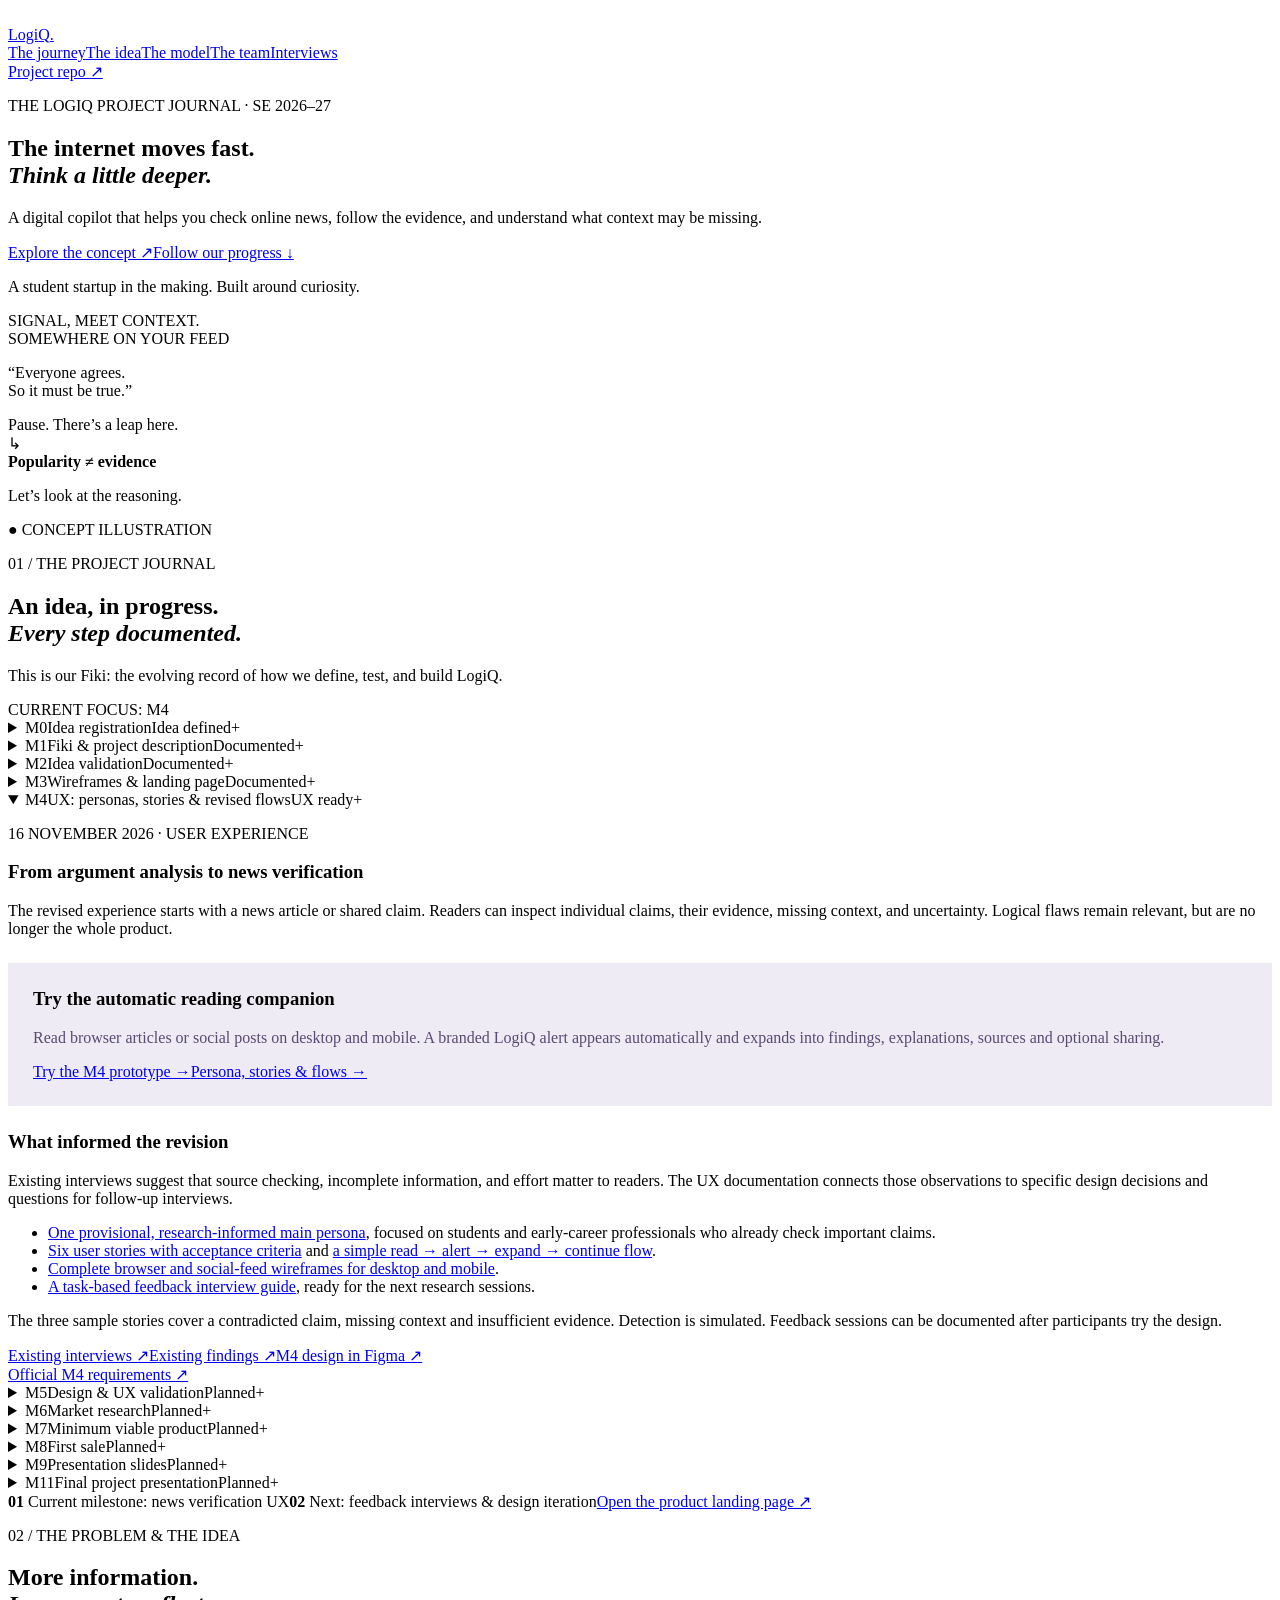
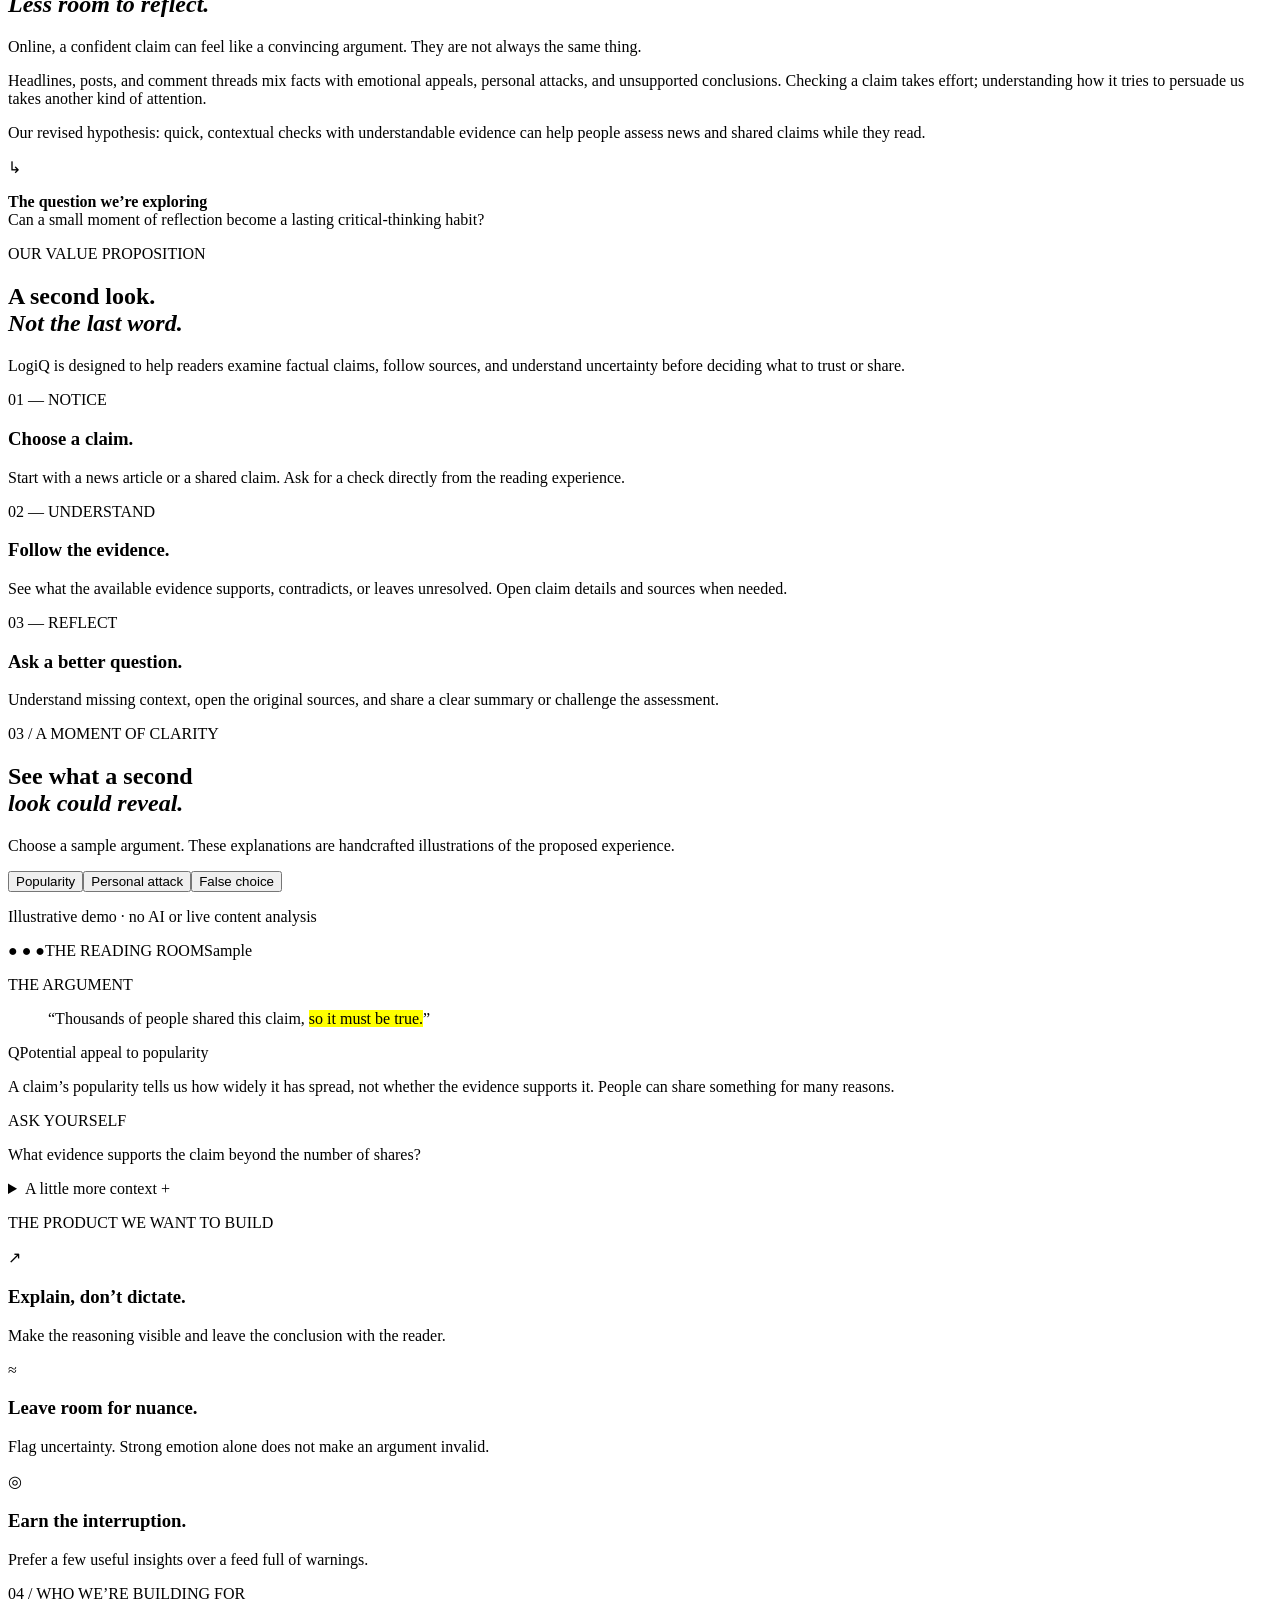
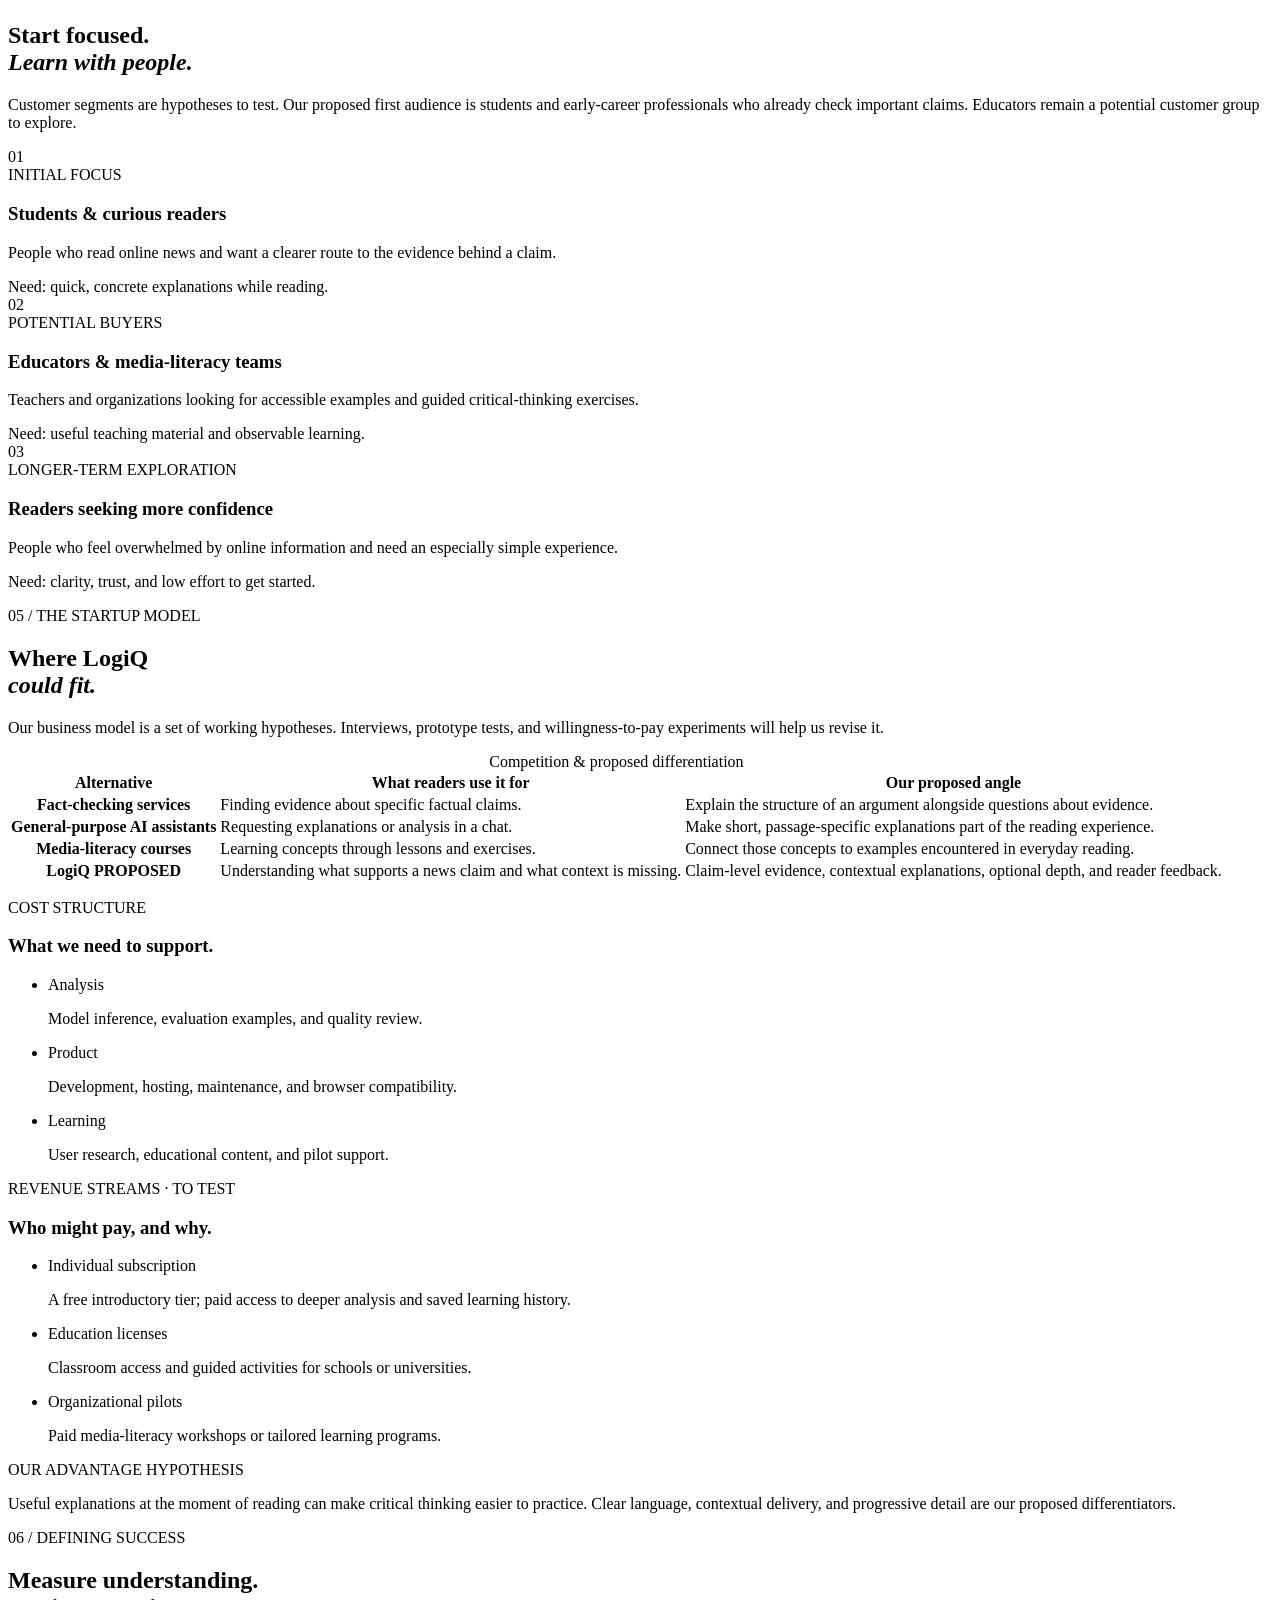
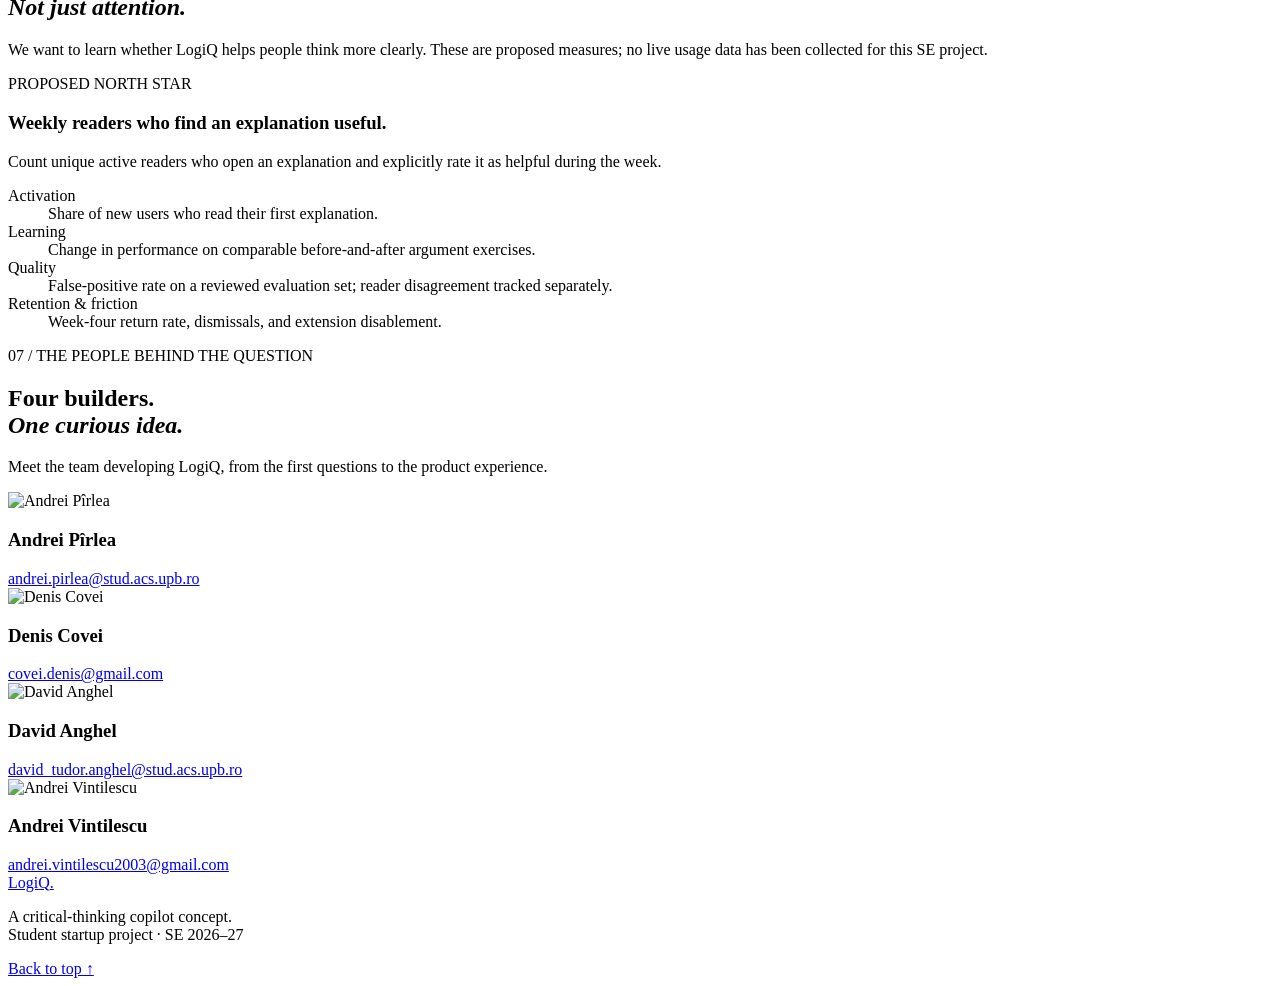
==== index.html @ 8fd3f6df "Version M4 assets to prevent stale scripts after deployment" ====
<!doctype html>
<html lang="en">
<head>
  <meta charset="utf-8">
  <meta name="viewport" content="width=device-width, initial-scale=1">
  <meta name="theme-color" content="#f5f3ed">
  <meta name="description" content="LogiQ is a critical-thinking copilot concept. Follow our student startup journey, from the problem and business hypotheses to validation and an MVP.">
  <title>LogiQ — A little more thought.</title>
  <link rel="icon" href="./assets/favicon.svg" type="image/svg+xml">
  <link rel="stylesheet" href="./styles.css">
  <link rel="stylesheet" href="./m3.css">
  <link rel="stylesheet" href="./m4.css?v=automatic-1">
  <script src="./examples.js" defer></script>
  <script src="./script.js" defer></script>
</head>
<body>
  <a class="skip-link" href="#main">Skip to content</a>
  <header class="site-header">
    <a href="#" class="wordmark" aria-label="LogiQ home">Logi<span>Q</span><span class="brand-dot">.</span></a>
    <nav aria-label="Main navigation">
      <a href="#journey">The journey</a><a href="#idea">The idea</a><a href="#model">The model</a><a href="#team">The team</a><a href="./interviews.html">Interviews</a>
    </nav>
    <a class="header-link" href="https://github.com/andrei-27/logiq-fiki" target="_blank" rel="noopener noreferrer">Project repo <span aria-hidden="true">↗</span></a>
  </header>

  <main id="main">
    <section class="hero container" aria-labelledby="hero-title">
      <div class="hero-copy">
        <p class="eyebrow"><span class="live-dot" aria-hidden="true"></span> THE LOGIQ PROJECT JOURNAL · SE 2026–27</p>
        <h1 id="hero-title">The internet moves fast.<br><em>Think a little deeper.</em></h1>
        <p class="hero-description">A digital copilot that helps you check online news, follow the evidence, and understand what context may be missing.</p>
        <div class="hero-actions"><a class="button button-dark" href="./news.html">Explore the concept <span aria-hidden="true">↗</span></a><a class="text-link" href="#journey">Follow our progress <span aria-hidden="true">↓</span></a></div>
        <p class="hero-footnote">A student startup in the making. Built around curiosity.</p>
      </div>
      <div class="hero-art" aria-label="Illustration of an argument being examined">
        <div class="orbit orbit-one"></div><div class="orbit orbit-two"></div>
        <div class="art-label">SIGNAL, MEET CONTEXT.</div>
        <div class="thought-card"><span class="thought-kicker">SOMEWHERE ON YOUR FEED</span><p>“Everyone agrees.<br>So it must be <span>true.</span>”</p><div class="thought-line"></div><span class="thought-meta">Pause. There’s a leap here.</span></div>
        <div class="insight-card"><span class="insight-icon" aria-hidden="true">↳</span><div><strong>Popularity ≠ evidence</strong><p>Let’s look at the reasoning.</p></div></div>
        <div class="art-footnote"><span class="brand-dot">●</span> CONCEPT ILLUSTRATION</div>
      </div>
    </section>

    <section id="journey" class="journey-section"><div class="container section"><div class="section-heading inline-heading"><div><p class="eyebrow">01 / THE PROJECT JOURNAL</p><h2>An idea, in progress.<br><em>Every step documented.</em></h2></div><div><p>This is our Fiki: the evolving record of how we define, test, and build LogiQ.</p><span class="status-legend"><span class="live-dot" aria-hidden="true"></span> CURRENT FOCUS: M4</span></div></div>
      <div class="milestone-list">
        <details class="milestone"><summary><span class="milestone-number">M0</span><span class="milestone-title">Idea registration</span><span class="status status-defined">Idea defined</span><span class="expand-icon" aria-hidden="true">+</span></summary><div class="milestone-content"><p>LogiQ’s starting concept is a digital copilot for critical thinking. It aims to highlight potentially problematic reasoning and explain it in accessible language.</p><p class="small-note">This status describes the idea’s definition, not confirmation of course registration.</p></div></details>
        <details class="milestone"><summary><span class="milestone-number">M1</span><span class="milestone-title">Fiki & project description</span><span class="status status-defined">Documented</span><span class="expand-icon" aria-hidden="true">+</span></summary><div class="milestone-content"><p class="eyebrow">19 OCTOBER 2026 · PROJECT DEFINITION</p><p>This page presents the problem, proposed solution, customer segments, competitive positioning, metrics, costs, revenue hypotheses, and team.</p><div class="milestone-links"><a href="#idea">Problem & solution ↗</a><a href="#audience">Customer segments ↗</a><a href="#model">Business model ↗</a><a href="#metrics">Key metrics ↗</a><a href="#team">Team ↗</a></div><p><strong>Next decisions:</strong> use customer discovery to test whether the problem exists before pitching a solution.</p><a class="text-link" href="https://ocw.cs.pub.ro/courses/se/project/milestones/m1" target="_blank" rel="noopener noreferrer">Official M1 requirements ↗</a></div></details>
        <details class="milestone" id="m2"><summary><span class="milestone-number">M2</span><span class="milestone-title">Idea validation</span><span class="status status-defined">Documented</span><span class="expand-icon" aria-hidden="true">+</span></summary><div class="milestone-content m2-content"><p class="eyebrow">02 NOVEMBER 2026 · VALIDATION 1 (IDEA)</p>
<p>M1 framed the problem as a hypothesis: online content mixes claims with persuasive framing, which can make evaluation effortful. We hypothesize that a brief, contextual explanation and a question about missing evidence could help readers assess arguments while reading.</p><p>To test the problem, we talk to people through recorded interviews, chat interviews and an online survey. Their answers are on the Interviews and Findings pages, and new survey responses appear there automatically once their authors consent to it. Most conversations focus on the problem rather than on LogiQ itself, so the solution is still largely untested.</p>
<div class="m2-actions"><a class="button button-dark" href="https://docs.google.com/forms/d/e/1FAIpQLSe82ZtVTgC3aXJwMPEf3MrmYU-SiMWx-4xmwU0hlK-8k3c6nw/viewform" target="_blank" rel="noopener noreferrer">Open the online survey <span aria-hidden="true">↗</span></a><a class="button button-outline" href="./interviews.html">Browse interviews and responses <span aria-hidden="true">→</span></a><a class="button button-outline" href="./findings.html">Findings: what each participant said <span aria-hidden="true">→</span></a></div>
<p class="small-note">What each participant said is on the <a href="./findings.html">findings page</a>. The sections below are our interpretation, and we revise them as new interviews and survey responses come in.</p>
<h3>Interview questions</h3><p class="small-note">These are the customer-discovery questions we use for M2 interviews and the survey. Interviews are held in the participant’s language; transcripts include the original dialogue and an English translation where needed.</p>
<ol class="interview-questions"><li>Think about the last time you encountered an online claim or argument that you wanted to evaluate. What happened?</li><li>What were you trying to accomplish in that situation, and why did the argument matter to you?</li><li>How did you decide whether the argument was convincing? Walk me through what you actually did.</li><li>What, if anything, was difficult, time-consuming, or left unresolved during that process?</li><li>Can you recall an occasion when you decided not to investigate an online argument? What made you move on?</li><li>What tools, resources, or people have you turned to when trying to understand an argument? Tell me about the last time you used them.</li><li>Do you know anyone, especially someone close to you, who has recently believed fake news or internet propaganda and used it to try to win an argument?</li><li>Do you think it’s hard to spot fake news in the new era, especially in the last few years, when creating pieces of misinformation with AI help has become easier than ever?</li></ol>
<h3>What we’re learning</h3><p class="small-note">Early patterns from the conversations so far, not representative results.</p>
<ul class="evidence-list"><li><strong>People check sources, not reasoning.</strong> When a claim seems doubtful, participants search for it, compare how different outlets report it, or look for a credible, independent source. So far nobody has described examining how an argument reasons, which is the step LogiQ is built around; the closest was noticing exaggerated headlines and imprecise wording in a familiar field. Our questions haven’t asked about this directly yet, so we can’t rule it out.</li>
<li><strong>Understanding can be the hard part.</strong> Incomplete information, unfamiliar wording, and stories that point to references instead of explaining them can leave people unsure, even when the source is official.</li>
<li><strong>Effort depends on what’s at stake.</strong> People dig in when a claim affects them, such as an investment decision, and let it go when the topic feels unimportant or something else takes their attention.</li>
<li><strong>The hard part is often other people.</strong> Checking a claim for yourself seems manageable, although claims that aren’t clear-cut take longer. Conversations kept turning, partly prompted by our questions, to friends or relatives who believe something false and are hard to persuade.</li>
<li><strong>Trust in AI cuts both ways.</strong> Some participants already use AI assistants to gather sources; others avoid AI-generated content or see it as a source of misinformation. Some also see a role for publishers and stricter rules, not only for individual readers. A tool like LogiQ would need to show its reasoning rather than ask to be trusted.</li>
<li><strong>LogiQ’s purpose has to be obvious.</strong> Where the idea came up, the reaction was curious but cautious: interesting if done well, but not clear enough about what it does.</li></ul>
<h3>Effect on the product and its assumptions</h3><p>Our core assumption, that readers want help understanding how an argument works while they read, is still open. What we have heard so far points to a few changes worth testing in the M3 prototype:</p>
<ul class="evidence-list"><li><strong>Start from the evidence.</strong> People already check sources, so an explanation could point to the missing evidence or a source worth checking, not only name a reasoning flaw.</li>
<li><strong>Clarify the wording.</strong> Explain unfamiliar terms and summarise what a referenced source actually says, since unclear wording can block understanding before reasoning even comes into play.</li>
<li><strong>Keep it effortless.</strong> People skip checks that feel unimportant, so LogiQ should be quick to use, easy to ignore, and most helpful when a claim matters to the reader.</li>
<li><strong>Make it easy to share.</strong> A short, plain explanation could help someone talk a friend or relative through why a claim is misleading.</li>
<li><strong>Explain, don’t judge.</strong> Show why a passage is flagged instead of giving an AI verdict, so people who distrust AI can follow the reasoning themselves.</li>
<li><strong>Say what LogiQ is in one sentence.</strong> The landing page should make its purpose clear at a glance.</li></ul>
<p>We are not changing the target segment yet. The people we have spoken to don’t yet show whether “students &amp; curious readers” is the right first audience. Groups worth exploring include people judging high-stakes claims such as personal finance, people trying to correct friends or family, and educators.</p>
<h3>Validation decision</h3><p><strong>Not ready for Customer Validation (testing selling) yet.</strong> Our conversations show that people do run into questionable claims online, but not yet that the problem LogiQ addresses feels urgent enough to pay for a solution:</p>
<ul class="evidence-list"><li>The pains we hear about most are time, unclear or incomplete information, and persuading others, rather than difficulty judging an argument’s reasoning.</li>
<li>People often let questionable claims go, which suggests the problem may not feel urgent.</li>
<li>Free tools already cover much of what people do today: search engines, community notes and AI assistants.</li>
<li>We haven’t tested the solution or willingness to pay, and we haven’t documented how participants were recruited, so we can’t yet name a clear customer segment.</li>
<li>Some of our interview questions were leading, which weakens the evidence.</li></ul>
<p><strong>What would change this decision:</strong> consistent evidence, from a clearly defined group, that judging arguments is a real and recurring difficulty, plus a positive response to the M3 prototype.</p>
<p><strong>Next:</strong> keep reviewing interviews and survey responses as they arrive, check the transcripts against the audio, define one segment and document how we recruit, and use the M3 prototype and landing page to test whether people understand and want LogiQ.</p></div></details>
        <details class="milestone" id="m3">
          <summary><span class="milestone-number">M3</span><span class="milestone-title">Wireframes &amp; landing page</span><span class="status status-defined">Documented</span><span class="expand-icon" aria-hidden="true">+</span></summary>
          <div class="milestone-content m3-content">
            <p class="eyebrow">09 NOVEMBER 2026 · WIREFRAMES &amp; LANDING PAGE</p>
            <p>M3 includes five interactive wireframes showing the product's structure, controls and navigation, plus a separate customer-facing landing page.</p>
            <div class="m2-actions"><a class="button button-dark" href="./wireframes.html">Explore the interactive wireframes <span aria-hidden="true">→</span></a><a class="button button-outline" href="./landing-m3.html">Open the landing page <span aria-hidden="true">↗</span></a><a class="button button-outline" href="./assets/m3-wireframes.svg">Open the full-size wireframe overview <span aria-hidden="true">↗</span></a></div>
            <figure class="m3-artifact"><a href="./assets/m3-wireframes.svg"><img src="./assets/m3-wireframes.svg" width="1180" height="800" loading="lazy" alt="Five LogiQ wireframes: reading opens an explanation, with optional branches to context, sharing and feedback. Each branch can return to the explanation or reading."></a><figcaption>Wireframes and navigation. The main path is reading → explanation; context, sharing and feedback are optional. Open the image for full-size labels, or use the interactive screens below.</figcaption></figure>
            <h3>Screens and interactions</h3>
            <ol class="m3-flow">
              <li><a href="./wireframes.html#reading">Reading / selected passage.</a> Choose a sample argument and click “Explain this passage” to open the explanation. The highlight stands in for text selection in a future browser extension.</li>
              <li><a href="./wireframes.html#explanation">Explanation panel.</a> See a potential reasoning issue, a plain-language explanation, and a question about missing evidence. Close or dismiss the panel to return to reading without giving feedback.</li>
              <li><a href="./wireframes.html#context">Context and evidence questions.</a> Read caveats, expand an unfamiliar term, and consider what to check next. These are suggested checks, not retrieved or verified sources.</li>
              <li><a href="./wireframes.html#share">Shareable explanation.</a> Preview and copy the passage, explanation and caveats together. Copy failure is visible and manual copying remains available; nothing is posted automatically.</li>
              <li><a href="./wireframes.html#feedback">Reader feedback.</a> Choose Helpful, Unclear, or I disagree, optionally explain why, and preview a local confirmation. Nothing is sent or stored. Reset returns to the first sample.</li>
            </ol>
            <p class="small-note">The prototype supports direct screen links, browser Back/Forward, an all-screens view and printing. Without JavaScript, the complete first example remains visible across all five screens.</p>
            <h3>Design choices</h3>
            <p>The wireframes follow the needs discussed in M2: plain-language explanations, questions about evidence, optional depth, easy dismissal, and sharing with context. Readers can disagree with an explanation; the interface does not assign truth scores.</p>
            <h3>Landing page</h3>
            <p>The separate page introduces LogiQ, explains the proposed experience and its limits, and offers a “Try the interactive prototype” action. It lets visitors explore the concept without signing up.</p>
            <h3>M3 scope</h3>
            <p>These are wireframes and a concept landing page, not the MVP. The three examples are handcrafted; there is no live AI, page access, source retrieval, account creation, analytics or feedback backend. Usability validation and a working MVP belong to later milestones.</p>
            <a class="text-link" href="https://ocw.cs.pub.ro/courses/se/project/milestones/m3" target="_blank" rel="noopener noreferrer">Official M3 requirements ↗</a>
          </div>
        </details>
        <details class="milestone current" id="m4" open>
          <summary><span class="milestone-number">M4</span><span class="milestone-title">UX: personas, stories &amp; revised flows</span><span class="status status-current">UX ready</span><span class="expand-icon" aria-hidden="true">+</span></summary>
          <div class="milestone-content m2-content">
            <p class="eyebrow">16 NOVEMBER 2026 · USER EXPERIENCE</p>
            <h3>From argument analysis to news verification</h3>
            <p>The revised experience starts with a news article or shared claim. Readers can inspect individual claims, their evidence, missing context, and uncertainty. Logical flaws remain relevant, but are no longer the whole product.</p>
            <div class="m4-preview-card"><h3>Try the automatic reading companion</h3><p>Read browser articles or social posts on desktop and mobile. A branded LogiQ alert appears automatically and expands into findings, explanations, sources and optional sharing.</p><div class="m2-actions"><a class="button button-dark" href="./news.html">Try the M4 prototype →</a><a class="button button-outline" href="./ux.html">Persona, stories &amp; flows →</a></div></div>
            <h3>What informed the revision</h3>
            <p>Existing interviews suggest that source checking, incomplete information, and effort matter to readers. The UX documentation connects those observations to specific design decisions and questions for follow-up interviews.</p>
            <ul class="evidence-list"><li><a href="./ux.html#persona">One provisional, research-informed main persona</a>, focused on students and early-career professionals who already check important claims.</li><li><a href="./ux.html#stories">Six user stories with acceptance criteria</a> and <a href="./ux.html#flows">a simple read → alert → expand → continue flow</a>.</li><li><a href="./ux.html#wireframes">Complete browser and social-feed wireframes for desktop and mobile</a>.</li><li><a href="./ux.html#test">A task-based feedback interview guide</a>, ready for the next research sessions.</li></ul>
            <p>The three sample stories cover a contradicted claim, missing context and insufficient evidence. Detection is simulated. Feedback sessions can be documented after participants try the design.</p>
            <div class="milestone-links"><a href="./interviews.html">Existing interviews ↗</a><a href="./findings.html">Existing findings ↗</a><a href="https://www.figma.com/design/PJa8tJKJjxUASA8CEDpwD6" target="_blank" rel="noopener noreferrer">M4 design in Figma ↗</a></div>
            <a class="text-link" href="https://ocw.cs.pub.ro/courses/se/project/milestones/m4" target="_blank" rel="noopener noreferrer">Official M4 requirements ↗</a>
          </div>
        </details>
        <details class="milestone"><summary><span class="milestone-number">M5</span><span class="milestone-title">Design & UX validation</span><span class="status">Planned</span><span class="expand-icon" aria-hidden="true">+</span></summary><div class="milestone-content"><p>Test whether users notice an insight, understand its explanation, and can disagree or dismiss it. Look for confusing labels and unnecessary interruptions.</p><p><strong>Evidence to add:</strong> tasks, observations, and before-and-after design changes.</p></div></details>
        <details class="milestone"><summary><span class="milestone-number">M6</span><span class="milestone-title">Market research</span><span class="status">Planned</span><span class="expand-icon" aria-hidden="true">+</span></summary><div class="milestone-content"><p>Investigate named competitors, distribution channels, likely buyers, and willingness to pay. Separate sourced evidence from estimates.</p><p><strong>Evidence to add:</strong> competitor audit, market assumptions, and pricing experiments.</p></div></details>
        <details class="milestone"><summary><span class="milestone-number">M7</span><span class="milestone-title">Minimum viable product</span><span class="status">Planned</span><span class="expand-icon" aria-hidden="true">+</span></summary><div class="milestone-content"><p>Build the smallest useful reading-and-explanation flow. Evaluate analysis quality on a reviewed sample before expanding content types or automatic detection.</p><p><strong>Evidence to add:</strong> working product, scope, evaluation results, and known limitations.</p></div></details>
        <details class="milestone"><summary><span class="milestone-number">M8</span><span class="milestone-title">First sale</span><span class="status">Planned</span><span class="expand-icon" aria-hidden="true">+</span></summary><div class="milestone-content"><p>Test a concrete offer with an appropriate customer segment. Document the offer and the outcome honestly, including if no purchase happens.</p><p><strong>Evidence to add:</strong> offer, outreach approach, feedback, and commercial result.</p></div></details>
        <details class="milestone"><summary><span class="milestone-number">M9</span><span class="milestone-title">Presentation slides</span><span class="status">Planned</span><span class="expand-icon" aria-hidden="true">+</span></summary><div class="milestone-content"><p>Tell the project’s story through the problem, evidence, product, business model, and lessons learned.</p><p><strong>Evidence to add:</strong> final slide deck and demonstration materials.</p></div></details>
        <details class="milestone"><summary><span class="milestone-number">M11</span><span class="milestone-title">Final project presentation</span><span class="status">Planned</span><span class="expand-icon" aria-hidden="true">+</span></summary><div class="milestone-content"><p>Consolidate the Fiki into a final record of what was built, what was validated, and what remains uncertain.</p><p><strong>Evidence to add:</strong> final demo, results, retrospective, and next steps.</p></div></details>
      </div>
    </div></section>

    <div class="project-strip"><div class="container strip-inner"><span><strong>01</strong> Current milestone: news verification UX</span><span><strong>02</strong> Next: feedback interviews &amp; design iteration</span><a href="./landing.html">Open the product landing page <span aria-hidden="true">↗</span></a></div></div>

    <section id="idea" class="container section idea-section">
      <div class="section-heading"><p class="eyebrow">02 / THE PROBLEM & THE IDEA</p><h2>More information.<br><em>Less room to reflect.</em></h2></div>
      <div class="idea-body"><p class="lead">Online, a confident claim can feel like a convincing argument. They are not always the same thing.</p><p>Headlines, posts, and comment threads mix facts with emotional appeals, personal attacks, and unsupported conclusions. Checking a claim takes effort; understanding how it tries to persuade us takes another kind of attention.</p><p>Our revised hypothesis: quick, contextual checks with understandable evidence can help people assess news and shared claims while they read.</p><div class="margin-note"><span aria-hidden="true">↳</span><p><strong>The question we’re exploring</strong><br>Can a small moment of reflection become a lasting critical-thinking habit?</p></div></div>
    </section>

    <section class="solution-section" aria-labelledby="solution-title"><div class="container section">
      <div class="section-heading inline-heading"><div><p class="eyebrow">OUR VALUE PROPOSITION</p><h2 id="solution-title">A second look.<br><em>Not the last word.</em></h2></div><p>LogiQ is designed to help readers examine factual claims, follow sources, and understand uncertainty before deciding what to trust or share.</p></div>
      <div class="steps-grid"><article><span class="step-number">01 — NOTICE</span><h3>Choose a claim.</h3><p>Start with a news article or a shared claim. Ask for a check directly from the reading experience.</p></article><article><span class="step-number">02 — UNDERSTAND</span><h3>Follow the evidence.</h3><p>See what the available evidence supports, contradicts, or leaves unresolved. Open claim details and sources when needed.</p></article><article><span class="step-number">03 — REFLECT</span><h3>Ask a better question.</h3><p>Understand missing context, open the original sources, and share a clear summary or challenge the assessment.</p></article></div>
    </div></section>

    <section id="demo" class="container section demo-section" aria-labelledby="demo-title">
      <div class="section-heading"><p class="eyebrow">03 / A MOMENT OF CLARITY</p><h2 id="demo-title">See what a second<br><em>look could reveal.</em></h2><p>Choose a sample argument. These explanations are handcrafted illustrations of the proposed experience.</p><div class="demo-choices" role="group" aria-label="Choose an example"><button class="example-button active" data-example="popularity" aria-pressed="true">Popularity</button><button class="example-button" data-example="attack" aria-pressed="false">Personal attack</button><button class="example-button" data-example="choice" aria-pressed="false">False choice</button></div><p class="small-note">Illustrative demo · no AI or live content analysis</p></div>
      <div class="demo-window"><div class="window-toolbar"><span class="window-dots" aria-hidden="true">● ● ●</span><span>THE READING ROOM</span><span class="demo-badge">Sample</span></div><div class="demo-content" aria-live="polite" aria-atomic="true"><p class="eyebrow">THE ARGUMENT</p><blockquote id="example-quote">“Thousands of people shared this claim, <mark>so it must be true.</mark>”</blockquote><div class="analysis-panel"><div class="analysis-title"><span class="mini-mark" aria-hidden="true">Q</span><span id="example-label">Potential appeal to popularity</span></div><p id="example-explanation">A claim’s popularity tells us how widely it has spread, not whether the evidence supports it. People can share something for many reasons.</p><div class="question-box"><span>ASK YOURSELF</span><p id="example-question">What evidence supports the claim beyond the number of shares?</p></div><details id="example-detail"><summary>A little more context <span aria-hidden="true">+</span></summary><p id="example-context">Popularity can tell us what people believe. It becomes a reasoning problem when it is used as sufficient proof that a factual claim is true. The claim might still be true; this argument does not establish it.</p></details></div></div></div>
    </section>

    <section class="principles container"><p class="eyebrow">THE PRODUCT WE WANT TO BUILD</p><div class="principles-grid"><div><span aria-hidden="true">↗</span><h3>Explain, don’t dictate.</h3><p>Make the reasoning visible and leave the conclusion with the reader.</p></div><div><span aria-hidden="true">≈</span><h3>Leave room for nuance.</h3><p>Flag uncertainty. Strong emotion alone does not make an argument invalid.</p></div><div><span aria-hidden="true">◎</span><h3>Earn the interruption.</h3><p>Prefer a few useful insights over a feed full of warnings.</p></div></div></section>

    <section id="audience" class="container section audience-section"><div class="section-heading"><p class="eyebrow">04 / WHO WE’RE BUILDING FOR</p><h2>Start focused.<br><em>Learn with people.</em></h2><p>Customer segments are hypotheses to test. Our proposed first audience is students and early-career professionals who already check important claims. Educators remain a potential customer group to explore.</p></div><div class="audience-list"><article><div class="audience-index">01</div><div><span class="tag">INITIAL FOCUS</span><h3>Students & curious readers</h3><p>People who read online news and want a clearer route to the evidence behind a claim.</p><span class="audience-need">Need: quick, concrete explanations while reading.</span></div></article><article><div class="audience-index">02</div><div><span class="tag">POTENTIAL BUYERS</span><h3>Educators & media-literacy teams</h3><p>Teachers and organizations looking for accessible examples and guided critical-thinking exercises.</p><span class="audience-need">Need: useful teaching material and observable learning.</span></div></article><article><div class="audience-index">03</div><div><span class="tag">LONGER-TERM EXPLORATION</span><h3>Readers seeking more confidence</h3><p>People who feel overwhelmed by online information and need an especially simple experience.</p><span class="audience-need">Need: clarity, trust, and low effort to get started.</span></div></article></div></section>

    <section id="model" class="model-section"><div class="container section"><div class="section-heading inline-heading"><div><p class="eyebrow">05 / THE STARTUP MODEL</p><h2>Where LogiQ<br><em>could fit.</em></h2></div><p>Our business model is a set of working hypotheses. Interviews, prototype tests, and willingness-to-pay experiments will help us revise it.</p></div>
      <div class="comparison-wrap" tabindex="0" role="region" aria-label="Comparison of alternative approaches; scroll horizontally on small screens"><table><caption>Competition & proposed differentiation</caption><thead><tr><th scope="col">Alternative</th><th scope="col">What readers use it for</th><th scope="col">Our proposed angle</th></tr></thead><tbody><tr><th scope="row">Fact-checking services</th><td>Finding evidence about specific factual claims.</td><td>Explain the structure of an argument alongside questions about evidence.</td></tr><tr><th scope="row">General-purpose AI assistants</th><td>Requesting explanations or analysis in a chat.</td><td>Make short, passage-specific explanations part of the reading experience.</td></tr><tr><th scope="row">Media-literacy courses</th><td>Learning concepts through lessons and exercises.</td><td>Connect those concepts to examples encountered in everyday reading.</td></tr><tr class="logiq-row"><th scope="row">LogiQ <span class="table-tag">PROPOSED</span></th><td>Understanding what supports a news claim and what context is missing.</td><td>Claim-level evidence, contextual explanations, optional depth, and reader feedback.</td></tr></tbody></table></div>
      <div class="business-grid"><article><p class="eyebrow">COST STRUCTURE</p><h3>What we need to support.</h3><ul class="lined-list"><li><span>Analysis</span><p>Model inference, evaluation examples, and quality review.</p></li><li><span>Product</span><p>Development, hosting, maintenance, and browser compatibility.</p></li><li><span>Learning</span><p>User research, educational content, and pilot support.</p></li></ul></article><article><p class="eyebrow">REVENUE STREAMS · TO TEST</p><h3>Who might pay, and why.</h3><ul class="lined-list"><li><span>Individual subscription</span><p>A free introductory tier; paid access to deeper analysis and saved learning history.</p></li><li><span>Education licenses</span><p>Classroom access and guided activities for schools or universities.</p></li><li><span>Organizational pilots</span><p>Paid media-literacy workshops or tailored learning programs.</p></li></ul></article></div>
      <div class="advantage-note"><span class="eyebrow">OUR ADVANTAGE HYPOTHESIS</span><p>Useful explanations at the moment of reading can make critical thinking easier to practice. Clear language, contextual delivery, and progressive detail are our proposed differentiators.</p></div>
    </div></section>

    <section id="metrics" class="container section metrics-section"><div class="section-heading"><p class="eyebrow">06 / DEFINING SUCCESS</p><h2>Measure understanding.<br><em>Not just attention.</em></h2><p>We want to learn whether LogiQ helps people think more clearly. These are proposed measures; no live usage data has been collected for this SE project.</p></div><div class="metrics-body"><div class="north-star"><span class="eyebrow">PROPOSED NORTH STAR</span><h3>Weekly readers who find an explanation useful.</h3><p>Count unique active readers who open an explanation and explicitly rate it as helpful during the week.</p></div><dl class="metric-list"><div><dt>Activation</dt><dd>Share of new users who read their first explanation.</dd></div><div><dt>Learning</dt><dd>Change in performance on comparable before-and-after argument exercises.</dd></div><div><dt>Quality</dt><dd>False-positive rate on a reviewed evaluation set; reader disagreement tracked separately.</dd></div><div><dt>Retention & friction</dt><dd>Week-four return rate, dismissals, and extension disablement.</dd></div></dl></div></section>



    <section id="team" class="container section team-section">
      <div class="section-heading">
        <p class="eyebrow">07 / THE PEOPLE BEHIND THE QUESTION</p>
        <h2>Four builders.<br><em>One curious idea.</em></h2>
        <p>Meet the team developing LogiQ, from the first questions to the product experience.</p>
      </div>
      <div class="team-grid">
        <article class="team-card">
          <div class="portrait portrait-one"><img src="./assets/team/andrei_p.jpeg" alt="Andrei Pîrlea" width="400" height="400" loading="lazy" decoding="async"></div>
          <h3>Andrei Pîrlea</h3>
          <a class="team-email" href="mailto:andrei.pirlea@stud.acs.upb.ro">andrei.pirlea@stud.acs.upb.ro</a>
        </article>
        <article class="team-card">
          <div class="portrait portrait-two"><img src="./assets/team/denis_c.jpeg" alt="Denis Covei" width="400" height="400" loading="lazy" decoding="async"></div>
          <h3>Denis Covei</h3>
          <a class="team-email" href="mailto:covei.denis@gmail.com">covei.denis@gmail.com</a>
        </article>
        <article class="team-card">
          <div class="portrait portrait-one"><img src="./assets/team/david_a.png" alt="David Anghel" width="400" height="400" loading="lazy" decoding="async"></div>
          <h3>David Anghel</h3>
          <a class="team-email" href="mailto:david_tudor.anghel@stud.acs.upb.ro">david_tudor.anghel@stud.acs.upb.ro</a>
        </article>
        <article class="team-card">
          <div class="portrait portrait-two"><img src="./assets/team/andrei_v.jpeg" alt="Andrei Vintilescu" width="400" height="400" loading="lazy" decoding="async"></div>
          <h3>Andrei Vintilescu</h3>
          <a class="team-email" href="mailto:andrei.vintilescu2003@gmail.com">andrei.vintilescu2003@gmail.com</a>
        </article>
      </div>
    </section>

  </main>
  <footer class="container site-footer"><a class="wordmark" href="#">Logi<span>Q</span><span class="brand-dot">.</span></a><p>A critical-thinking copilot concept.<br>Student startup project · SE 2026–27</p><a href="#main">Back to top ↑</a></footer>
</body>
</html>
---- m4.css ----
:root { --claim-contradicted-bg:#f7e6e2; --claim-contradicted-text:#8a3434; --claim-context-bg:#f7ecd4; --claim-context-text:#77531c; }
[hidden] { display:none !important; }
.sr-only { position:absolute; width:1px; height:1px; overflow:hidden; clip-path:inset(50%); white-space:nowrap; }
.skip-link:not(:focus) { clip-path:inset(50%); width:1px; height:1px; overflow:hidden; }
.news-app { background:var(--paper); }
.app-header { display:flex; align-items:center; gap:26px; padding:20px 4%; border-bottom:1px solid var(--line); background:var(--white); }
.app-purpose { color:var(--muted); font-size:15px; }
.app-header nav { margin-left:auto; display:flex; gap:24px; font-size:14px; }
.app-header nav a { text-decoration:none; }
.workspace { width:92%; max-width:1440px; margin:auto; padding:32px 0 22px; }
.workspace-heading { display:flex; justify-content:space-between; gap:40px; align-items:end; margin-bottom:28px; }
.workspace-heading h1 { font-size:clamp(32px,3.2vw,46px); margin-top:12px; }
.workspace-intro { font-size:16px; line-height:1.7; color:var(--muted); max-width:330px; }
.experience-controls { display:flex; align-items:end; flex-wrap:wrap; gap:15px 22px; margin-bottom:22px; }
.control-label { display:block; font-size:14px; line-height:1.5; color:var(--muted); margin-bottom:7px; }
.segmented { display:flex; border:1px solid #bdc4b2; border-radius:6px; overflow:hidden; background:var(--white); }
.segmented button { border:0; border-right:1px solid #bdc4b2; padding:10px 15px; min-height:44px; background:transparent; color:var(--muted); font-size:14px; }
.segmented button:last-child { border-right:0; }
.segmented button[aria-pressed="true"] { background:var(--ink); color:var(--white); }
.segmented button:hover:not([aria-pressed="true"]) { background:var(--green); color:var(--ink); }
.sample-field { min-width:220px; flex:1; max-width:360px; }
.sample-field select { font:14px/1.5 var(--sans); padding:10px 30px 10px 12px; min-height:44px; border:1px solid #bdc4b2; border-radius:6px; background:var(--white); color:var(--ink); width:100%; }
.quiet-button { font-size:14px; color:var(--ink); background:transparent; border:1px solid #bdc4b2; border-radius:6px; padding:10px 14px; min-height:44px; }
.quiet-button:hover { background:var(--violet-light); border-color:var(--violet); }
.replay-button { margin-left:auto; }
.experience-frame { border:1px solid #c3c9b9; border-radius:12px; overflow:hidden; background:var(--white); box-shadow:0 15px 55px #3034240d; }
.device-status { display:none; }
.scene-chrome { display:flex; align-items:center; gap:20px; padding:12px 20px; background:#e9ece3; border-bottom:1px solid #d1d8c5; min-height:55px; }
.browser-lights { color:#a4ad95; font-size:14px; letter-spacing:2px; white-space:nowrap; }
.address-bar { font:14px/1.6 var(--mono); padding:5px 13px; background:#f7f8f2; color:#5c6355; border-radius:5px; flex:1; overflow-wrap:anywhere; }
.browser-menu { font-size:23px; line-height:1; }
.scene-toolbar { padding:10px 20px; min-height:55px; border-bottom:1px solid var(--line); display:flex; align-items:center; justify-content:space-between; gap:16px; background:var(--white); }
#scene-caption { font-size:14px; color:var(--muted); }
.review-indicator { display:flex; align-items:center; gap:9px; padding:8px 12px; border:1px solid #ddd7e7; border-radius:30px; background:#f3f0f8; color:#776a87; font-size:14px; }
.review-indicator:disabled { cursor:default; }
.review-indicator.is-ready { color:#594285; border-color:#a897c2; background:#ece5f7; }
.indicator-dot { width:7px; height:7px; border-radius:50%; background:#b0a2c3; }
.is-ready .indicator-dot { background:var(--violet); }
.scene-layout { position:relative; display:grid; grid-template-columns:minmax(0,1fr); height:clamp(420px,calc(100dvh - 490px),660px); isolation:isolate; }
.scene-layout.has-review { grid-template-columns:minmax(0,1fr) minmax(370px,460px); }
.reading-surface { overflow-y:auto; min-width:0; min-height:0; overscroll-behavior:contain; background:#f3f4ee; }
.reading-article { padding:30px 42px 52px; max-width:940px; margin:auto; background:var(--white); min-height:100%; }
.article-publication { display:flex; justify-content:space-between; gap:15px; align-items:center; border-bottom:2px solid var(--ink); padding-bottom:16px; margin-bottom:25px; }
.article-publication strong { font:700 23px var(--serif); }
.article-publication > span { font:14px var(--mono); color:var(--muted); }
.reading-article > .eyebrow { font-size:14px; color:var(--violet); }
.reading-article h2 { font-size:clamp(31px,3vw,43px); line-height:1.15; margin-top:15px; }
.article-lead { font-size:19px; color:#58634f; line-height:1.7; margin-top:23px; }
.article-byline { font-size:14px; color:var(--muted); padding-bottom:22px; border-bottom:1px solid var(--line); margin-top:18px; }
.article-paragraph { font:18px/1.85 var(--serif); color:#444d3c; margin-top:24px; }
.feed-experience .scene-chrome { background:#fdfefb; }
.feed-brand { font:700 25px var(--sans); color:#3d5547; letter-spacing:-1px; }
.feed-search { margin:auto; border-radius:30px; padding:7px 24px; background:#edf0e7; color:#687260; font-size:14px; }
.chrome-profile { width:32px; height:32px; display:grid; place-items:center; border-radius:50%; background:var(--green); font-size:14px; color:#5c684d; }
.social-feed { max-width:650px; margin:auto; padding:24px; }
.feed-post { padding:23px; background:var(--white); border:1px solid #d5dbcc; border-radius:9px; margin-bottom:18px; }
.post-header { display:flex; gap:12px; align-items:center; }
.post-avatar { display:grid; place-items:center; width:40px; height:40px; flex-shrink:0; background:#e4dbf0; color:#634b88; border-radius:50%; font-size:14px; }
.post-header > div { display:flex; flex-direction:column; gap:2px; }
.post-header strong { font-size:15px; }
.post-header > div > span { font-size:14px; color:var(--muted); }
.post-menu { margin-left:auto; font-size:22px; }
.post-text { font-size:16px; line-height:1.75; margin-top:18px; }
.shared-story { margin-top:18px; padding:22px; background:#eef1e5; border:1px solid #d4dbc6; border-radius:5px; }
.shared-story .eyebrow { color:#60704e; font-size:14px; }
.shared-story h2 { font:29px/1.2 var(--serif); letter-spacing:-.03em; margin-top:12px; }
.shared-story > p:not(.eyebrow) { font-size:15px; margin-top:16px; }
.shared-story .story-domain { font-size:14px; color:var(--muted); }
.post-reactions { font-size:14px; color:var(--muted); margin-top:18px; padding-block:12px; border-bottom:1px solid var(--line); }
.sample-comment { background:#f1f2eb; border-radius:6px; padding:12px 15px; margin-top:14px; font-size:14px; }
.sample-comment p { margin-top:3px; }
.ambient-post { padding-block:18px; }
.ambient-post .post-header > div > span { display:none; }
.ambient-post .post-text { margin-top:10px; }
.logiq-alert { position:absolute; z-index:3; right:24px; bottom:24px; width:min(380px,calc(100% - 48px)); border:2px solid #927bb7; border-radius:14px; background:#f6f1ff; color:#352447; box-shadow:0 10px 45px #3b285f40,0 0 0 5px #ffffffb0; overflow:hidden; }
.alert-brand { display:flex; align-items:center; gap:11px; padding:15px 18px; background:#6551a6; color:white; }
.logiq-shield { display:grid; place-items:center; width:35px; height:39px; border-radius:10px 10px 15px 15px; background:#ffffff24; border:1px solid #ffffff70; font:italic 26px var(--serif); flex-shrink:0; }
.alert-brand > div { display:flex; flex-direction:column; }
.alert-brand strong { font-size:18px; line-height:1.3; }
.alert-brand > div > span { font-size:14px; opacity:.9; }
.alert-dismiss { margin-left:auto; align-self:start; border:0; border-radius:5px; background:transparent; color:white; font-size:25px; line-height:1; padding:4px 6px; }
.alert-dismiss:hover { background:#ffffff20; }
.alert-body { border:0; background:transparent; padding:19px 20px 20px; width:100%; color:inherit; text-align:left; display:flex; flex-direction:column; gap:11px; }
.alert-body:hover { background:#eee6fb; }
.alert-kicker { font:700 12px/1.5 var(--mono); letter-spacing:.08em; color:#72548d; }
.alert-body > strong { font:26px/1.16 var(--serif); letter-spacing:-.03em; }
.alert-body > span:not(.alert-kicker):not(.alert-action) { font-size:15px; line-height:1.6; color:#655473; }
.alert-action { display:flex; justify-content:space-between; align-items:center; gap:16px; font-size:15px; font-weight:700; border-top:1px solid #d9cce9; padding-top:13px; margin-top:1px; color:#5b3f80; }
.review-panel { min-height:0; overflow-y:auto; background:#fafaf6; border-left:1px solid #d3d7cb; overscroll-behavior:contain; }
.panel-top { display:flex; align-items:center; justify-content:space-between; gap:15px; padding:16px 22px; background:#eeebf4; border-bottom:1px solid #ddd5e9; position:sticky; top:0; z-index:1; }
.panel-brand { display:flex; align-items:center; gap:10px; font-size:18px; font-weight:700; color:#62478e; }
.panel-brand .logiq-shield { width:30px; height:34px; font-size:22px; border-color:#c4b3db; background:#e4daf0; }
.panel-brand > span:last-child { font:12px var(--mono); letter-spacing:.06em; color:#7d6b91; margin-left:6px; }
.close-panel { border:0; background:transparent; font-size:28px; line-height:1; padding:5px 8px; color:#66527e; border-radius:4px; }
.close-panel:hover { background:#e1d8eb; }
.panel-body { padding:25px; }
.panel-body > .eyebrow { font-size:14px; color:var(--violet); }
.panel-body > h2 { font:31px/1.18 var(--serif); letter-spacing:-.04em; margin-top:13px; }
#review-title:focus { outline:none; }
.panel-description { font-size:16px; color:#59624e; line-height:1.75; margin-top:18px; }
.claim-list { display:grid; gap:14px; margin-top:25px; }
.claim-detail { background:var(--white); border:1px solid #cdd5c0; border-radius:6px; overflow:hidden; }
.claim-detail > summary { padding:19px; list-style:none; }
.claim-detail > summary::after { content:'Show explanation +'; display:block; margin-top:13px; color:var(--violet); font-size:14px; }
.claim-detail[open] > summary::after { content:'Hide explanation −'; }
.claim-badge { display:inline-block; padding:5px 9px; border-radius:4px; font-size:14px; line-height:1.5; font-weight:700; }
.claim-badge.contradicted { color:var(--claim-contradicted-text); background:var(--claim-contradicted-bg); }
.claim-badge.supported { color:#3f613e; background:#e4eddc; }
.claim-badge.context { color:var(--claim-context-text); background:var(--claim-context-bg); }
.claim-badge.uncertain { color:#5d526e; background:#e9e5ef; }
.claim-text { display:block; font-size:17px; font-weight:700; line-height:1.5; margin-top:13px; }
.claim-detail-body { padding:0 19px 20px; }
.claim-detail-body > p { font-size:16px; line-height:1.75; }
.claim-detail-body .claim-context { margin-top:15px; font-size:15px; color:var(--muted); }
.claim-sources { margin-top:23px; }
.claim-sources h4 { font-size:15px; margin:0 0 12px; }
.source-details { border:1px solid #c8d3b8; background:#edf2e5; border-radius:5px; }
.source-details summary { display:flex; align-items:center; gap:12px; padding:14px; color:#425933; font-size:14px; font-weight:700; }
.source-details summary::after { content:'+'; margin-left:auto; font-size:20px; font-weight:400; }
.source-details[open] summary::after { content:'−'; }
.source-icon { font-size:19px; }
.source-detail-body { border-top:1px solid #cdd8be; padding:15px; }
.source-detail-body h4 { margin:0; font-size:16px; }
.source-detail-body p { font-size:14px; line-height:1.7; margin-top:12px; }
.source-detail-body .source-date { color:var(--muted); }
.source-original { display:inline-block; margin-top:15px; font-size:15px; color:#4e633d; }
.reflection-question { margin-top:20px; padding-left:12px; border-left:2px solid #b59dce; color:#6c577e; font-size:15px !important; }
.share-disclosure { margin-top:25px; border-top:1px solid var(--line); padding-top:13px; }
.share-disclosure > summary { font-size:15px; color:var(--violet); padding-block:10px; }
.share-disclosure > summary::after { content:' +'; }
.share-disclosure[open] > summary::after { content:' −'; }
.share-body { padding-top:15px; }
.field-label { display:block; font-size:14px; margin-bottom:10px; font-weight:700; }
.share-body textarea { width:100%; font:14px/1.65 var(--sans); resize:vertical; padding:13px; border:1px solid #afb9a1; border-radius:4px; color:var(--ink); background:var(--white); }
.full-button { width:100%; justify-content:center; font-size:15px; margin-top:15px; }
.copy-status { font-size:14px; color:#604784; background:var(--violet-light); border-radius:5px; padding:13px; margin-top:15px; }
.copy-status:empty { display:none; }
.inline-button { color:var(--violet); border:0; padding:8px 0; font-size:15px; background:transparent; text-decoration:underline; text-underline-offset:4px; }
.continue-reading { margin-top:20px; }
.mobile-browser-bar { display:none; }
.mobile-experience { width:min(100%,420px); margin-inline:auto; border:6px solid #2f352c; border-radius:28px; background:var(--white); }
.mobile-experience .device-status { display:flex; justify-content:space-between; padding:10px 18px; background:var(--white); font-size:14px; font-weight:700; }
.mobile-experience .scene-chrome { padding:10px 12px; min-height:50px; gap:12px; }
.mobile-experience .browser-lights,.mobile-experience .feed-search { display:none; }
.mobile-experience .address-bar { font-size:12px; padding:6px 8px; }
.mobile-experience .browser-menu { font-size:20px; }
.mobile-experience .scene-toolbar { padding:10px 12px; gap:10px; }
.mobile-experience #scene-caption { font-size:12px; max-width:85px; line-height:1.5; }
.mobile-experience .review-indicator { font-size:12px; padding:8px 9px; }
.mobile-experience .scene-layout { display:block; height:620px; }
.mobile-experience .reading-surface { height:100%; }
.mobile-experience .reading-article { padding:22px; }
.mobile-experience .article-publication strong { font-size:20px; }
.mobile-experience .article-publication > span { font-size:11px; }
.mobile-experience .reading-article h2 { font-size:32px; }
.mobile-experience .article-lead { font-size:17px; }
.mobile-experience .article-paragraph { font-size:17px; }
.mobile-experience .logiq-alert { width:calc(100% - 28px); right:14px; bottom:18px; }
.mobile-experience .alert-brand { padding:13px 15px; }
.mobile-experience .alert-body { padding:17px; }
.mobile-experience .alert-body > strong { font-size:25px; }
.mobile-experience .review-panel { position:absolute; inset:0; z-index:4; border-left:0; border-top:1px solid var(--line); }
.mobile-experience .panel-body { padding:21px; }
.mobile-experience .panel-body > h2 { font-size:29px; }
.mobile-experience .panel-brand > span:last-child { font-size:11px; }
.mobile-experience .social-feed { padding:12px; }
.mobile-experience .feed-post { padding:17px; }
.mobile-experience .ambient-post { padding-block:14px; }
.mobile-experience .ambient-post .post-text { font-size:14px; }
.mobile-experience .post-header > div > span { font-size:12px; }
.mobile-experience .post-text { font-size:15px; }
.mobile-experience .shared-story { padding:17px; }
.mobile-experience .shared-story h2 { font-size:27px; }
.mobile-experience .mobile-browser-bar { display:flex; justify-content:space-around; padding:11px 15px; font-size:22px; line-height:1; border-top:1px solid var(--line); }
.feed-experience.mobile-experience .chrome-profile { margin-left:auto; }
.prototype-footer { text-align:center; font-size:14px; color:var(--muted); margin-top:20px; line-height:1.7; }
.app-footer { display:flex; justify-content:space-between; flex-wrap:wrap; gap:16px 25px; padding:23px 4%; border-top:1px solid var(--line); font-size:14px; color:var(--muted); }
.news-app :is(button,a,select,textarea):focus-visible { outline:3px solid var(--violet); outline-offset:3px; }
/* UX research and paired device storyboards. */
.ux-page { padding-block:60px 85px; }
.ux-page h1 { font-size:clamp(39px,5vw,64px); }
.ux-page > .section-heading > p:not(.eyebrow) { max-width:780px; }
.ux-actions { display:flex; flex-wrap:wrap; gap:14px; margin-top:28px; }
.ux-nav { display:flex; flex-wrap:wrap; gap:12px 23px; border-block:1px solid var(--line); padding-block:18px; margin-block:32px; font-size:15px; }
.ux-page > section { margin-top:65px; scroll-margin-top:24px; }
.ux-page h2 { font-size:clamp(29px,3.4vw,42px); margin:12px 0 24px; }
.ux-page h3 { margin:25px 0 13px; }
.ux-page p,.ux-page li { font-size:17px; }
.quiet-copy,.ux-page .quiet-copy { font-size:14px; color:var(--muted); line-height:1.7; }
.research-grid { display:grid; grid-template-columns:1fr 1fr; gap:24px; }
.research-card { padding:27px; background:var(--white); border:1px solid var(--line); border-radius:6px; }
.research-card h3 { margin-top:8px; }
.research-card .eyebrow { color:var(--violet); font-size:14px; }
.research-card p,.research-card li { font-size:16px; }
.research-card ul { padding-left:20px; }
.research-card li { margin-bottom:12px; }
.persona-summary { border-top:3px solid var(--violet); }
.persona-summary h3 { font:36px var(--serif); }
.persona-goal { font:italic 25px/1.5 var(--serif) !important; color:var(--violet); }
.ux-table-wrap { overflow-x:auto; border:1px solid var(--line); border-radius:5px; margin-top:25px; }
.ux-table { min-width:660px; }
.ux-table :is(th,caption) { font-size:14px; }
.ux-table td,.ux-table td li { font-size:15px; }
.flow-image { display:block; width:100%; height:auto; border:1px solid var(--line); border-radius:6px; background:var(--white); }
.flow-description { margin-top:20px; padding-left:23px; }
.flow-description li { margin-bottom:14px; }
.storyboard-grid { display:grid; grid-template-columns:1fr 1fr; gap:25px; margin-top:30px; }
.storyboard-card { border:1px solid var(--line); border-radius:7px; padding:22px; background:var(--white); }
.storyboard-card .eyebrow { color:var(--violet); font-size:14px; }
.storyboard-card h3 { margin-top:10px; }
.storyboard-card img { width:100%; height:auto; display:block; border:1px solid var(--line); border-radius:4px; margin-top:20px; }
.storyboard-card p { font-size:15px; color:var(--muted); }
.storyboard-card .text-link { display:inline-block; margin-top:15px; }
.storyboard-card details { margin-top:18px; font-size:15px; }
.storyboard-card summary { padding-block:8px; color:var(--violet); text-decoration:underline; text-underline-offset:4px; }
.scenario-links { display:flex; flex-wrap:wrap; gap:10px 18px; margin-top:18px; font-size:14px; }
.research-checklist { padding-left:22px; }
.research-checklist li { margin-bottom:14px; }
.test-tasks { counter-reset:task; list-style:none; padding:0; }
.test-tasks > li { counter-increment:task; position:relative; padding:23px 24px 23px 65px; border-top:1px solid var(--line); }
.test-tasks > li::before { content:counter(task,decimal-leading-zero); position:absolute; left:15px; top:25px; font:15px var(--mono); color:var(--violet); }
.test-tasks p { font-size:15px; color:var(--muted); margin-top:8px; }
.print-button { margin-top:25px; }
.m4-preview-card { padding:25px; background:#eeebf4; border-left:3px solid var(--violet); margin-block:25px; }
.m4-preview-card h3 { margin-top:0; }
.milestone-content .m4-preview-card p { color:#594a70; }
.notice { padding:20px; background:var(--violet-light); border-left:3px solid var(--violet); }
@media(max-width:1000px) {
 .app-purpose { display:none; }
 .workspace-intro { max-width:270px; font-size:15px; }
 .scene-layout.has-review { grid-template-columns:minmax(0,1fr) minmax(340px,1fr); }
 .reading-article { padding:26px; }
 .reading-article h2 { font-size:34px; }
 .replay-button { margin-left:0; }
 .panel-brand > span:last-child { font-size:11px; }
}
@media(max-width:720px) {
 .app-header { padding:17px 5%; gap:20px; }
 .app-header nav { gap:14px; font-size:13px; flex-wrap:wrap; justify-content:end; }
 .workspace { width:92%; padding-top:25px; }
 .workspace-heading { display:block; margin-bottom:23px; }
 .workspace-heading h1 { font-size:34px; }
 .workspace-intro { max-width:none; margin-top:17px; }
 .experience-controls { gap:14px; }
 .setting-group { flex:1; min-width:150px; }
 .sample-field { min-width:200px; max-width:none; }
 .segmented button { flex:1; padding-inline:11px; }
 .replay-button { width:100%; }
 .desktop-experience .scene-layout.has-review { grid-template-columns:minmax(0,1fr) minmax(320px,1fr); }
 .desktop-experience { overflow-x:auto; }
 .desktop-experience .scene-layout,.desktop-experience .scene-chrome,.desktop-experience .scene-toolbar { min-width:900px; }
 .mobile-experience .scene-layout { height:min(620px,75dvh); min-height:470px; }
 .prototype-footer,.app-footer { font-size:14px; }
 .research-grid,.storyboard-grid { grid-template-columns:1fr; }
 .ux-page { padding-top:40px; }
 .ux-page > section { margin-top:50px; }
 .research-card { padding:22px; }
}
@media(prefers-reduced-motion:reduce) { * { scroll-behavior:auto !important; } }
@media print {
 .experience-controls,.app-header nav,.app-footer,.print-button,.ux-nav { display:none; }
 .ux-page { padding-block:0; }
 .ux-page > section { margin-top:30px; }
 .research-card,.test-tasks > li,.storyboard-card { break-inside:avoid; }
 .ux-table { min-width:0; }
 .ux-table-wrap { overflow:visible; }
 .ux-table :is(th,td,li) { font-size:10pt; }
}
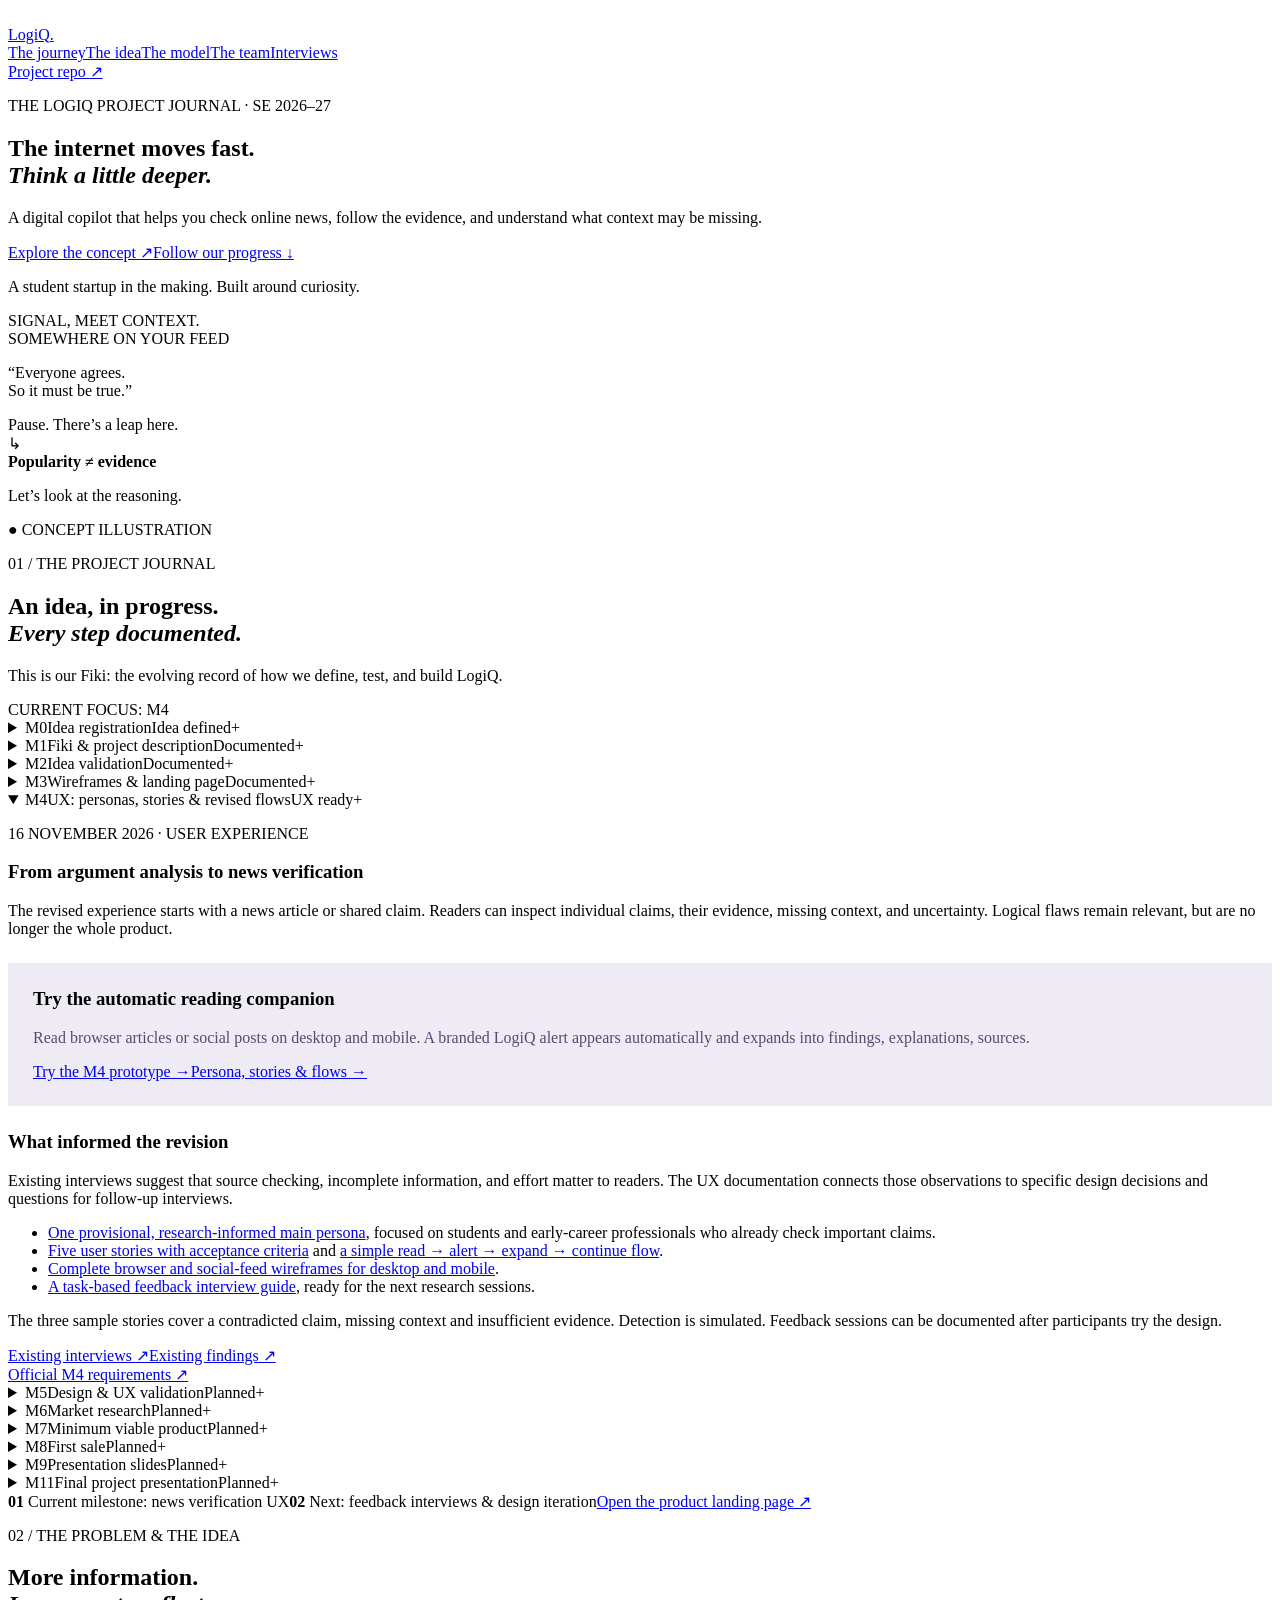
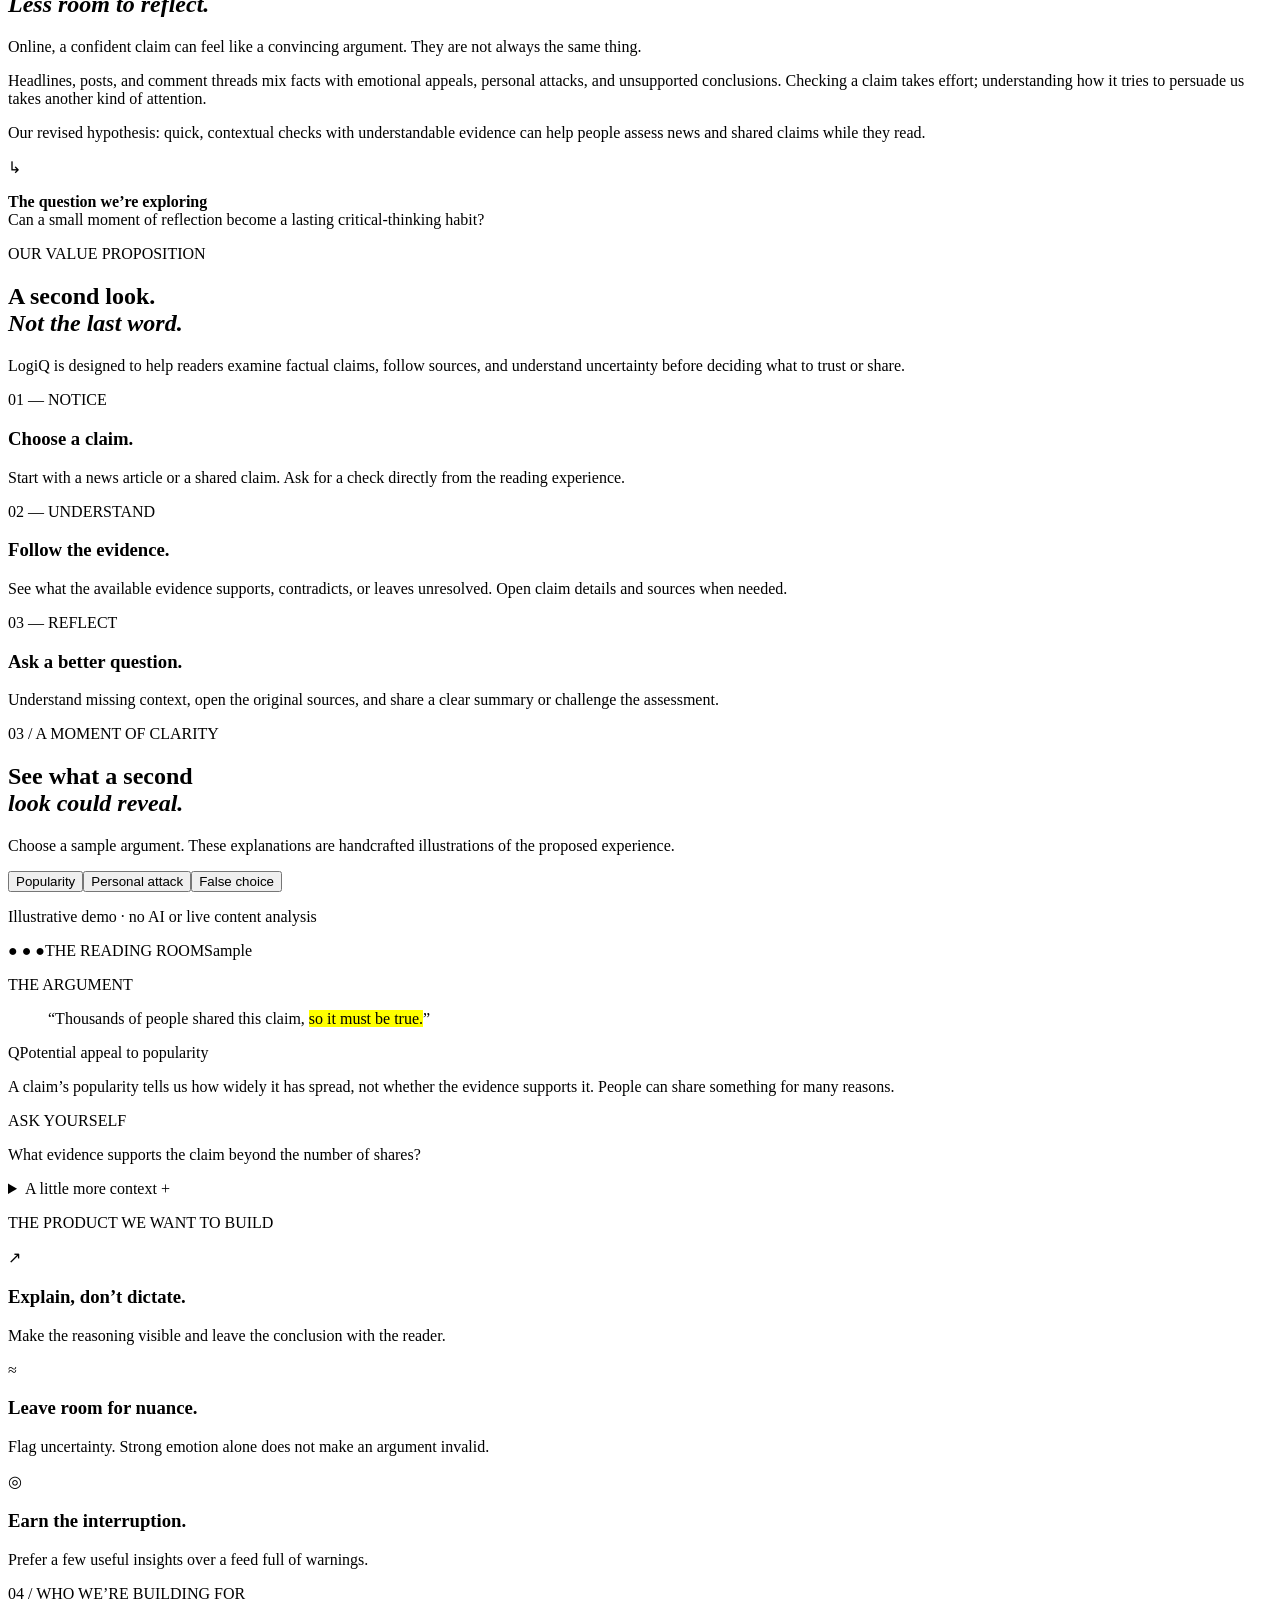
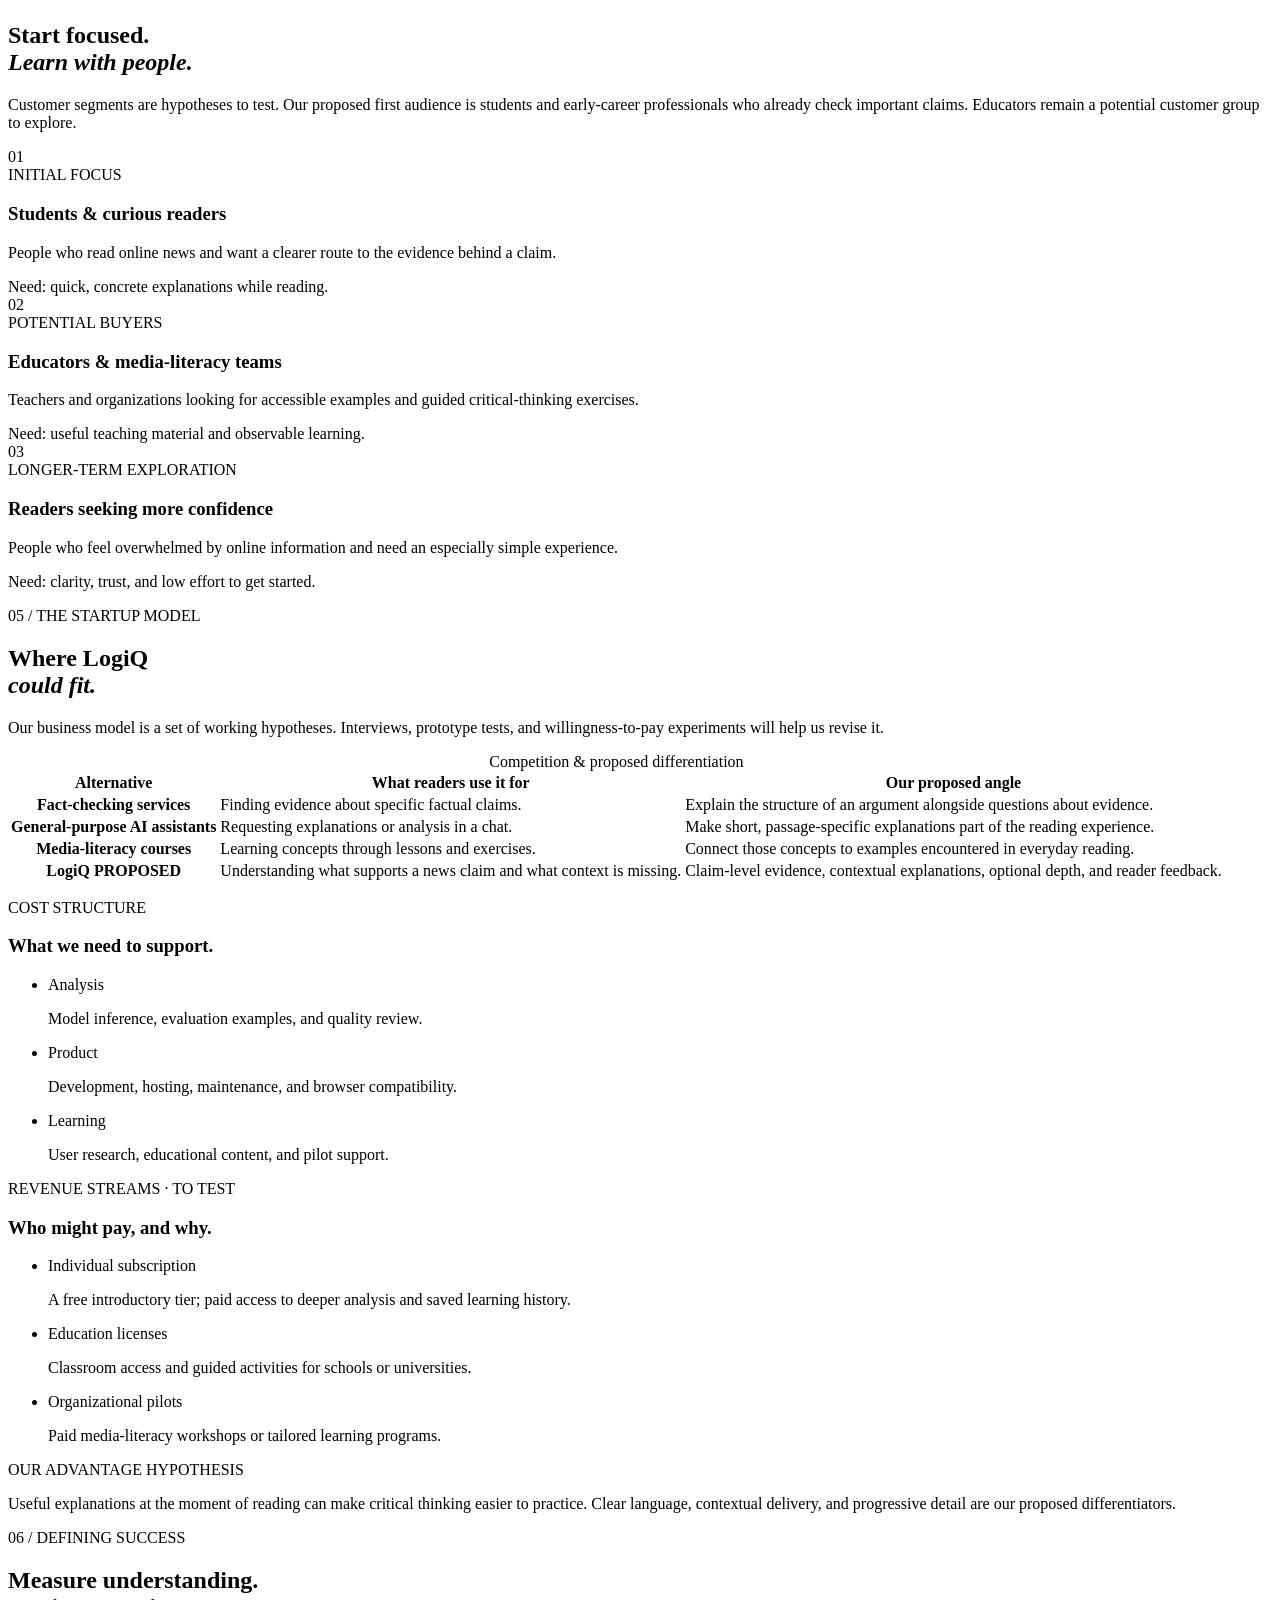
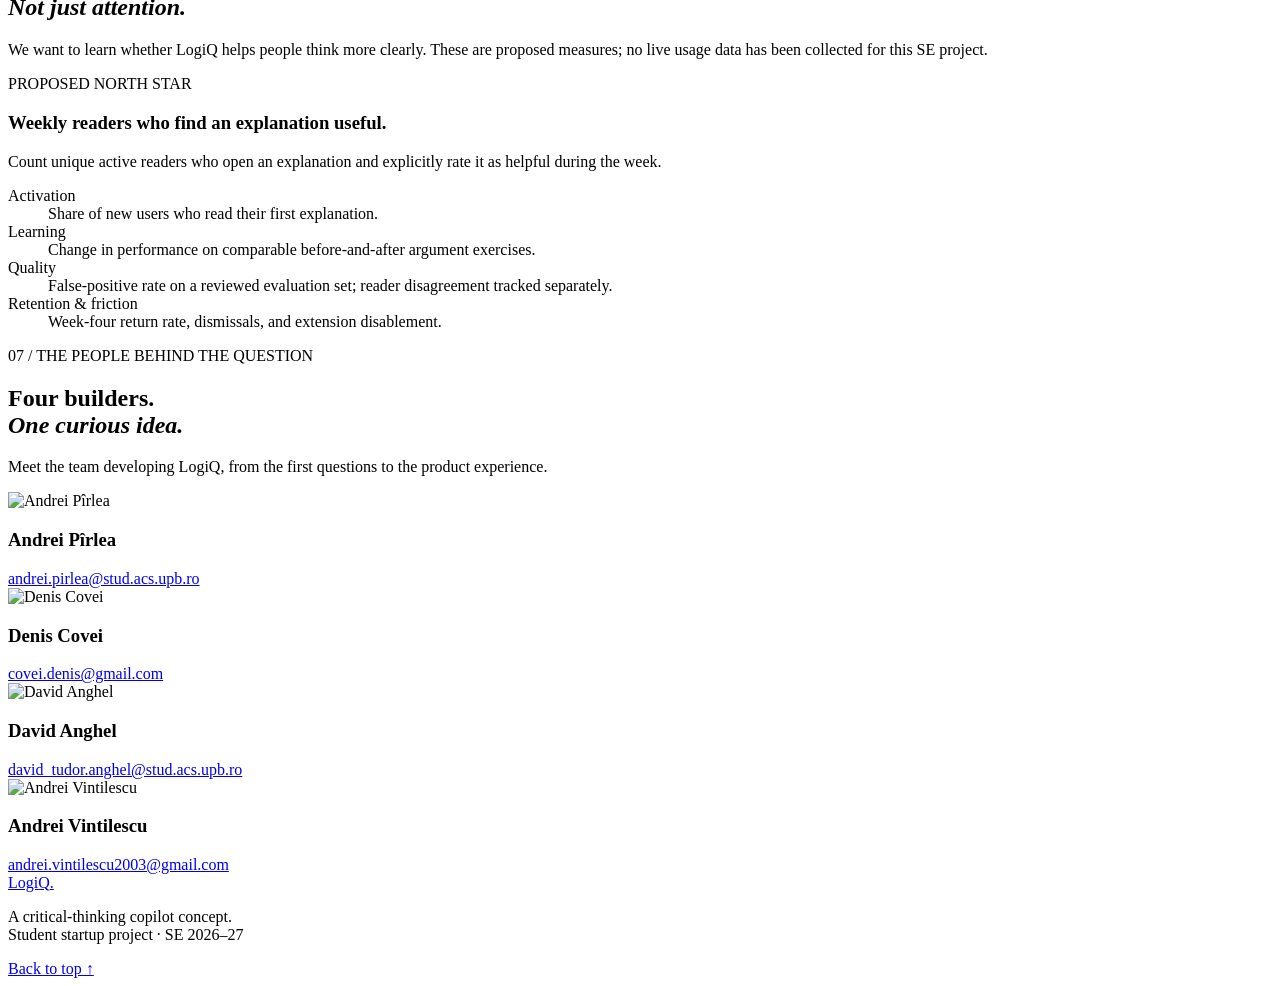
==== commit 967d4025: "Make LogiQ alerts quieter and simplify review controls" ====
--- a/index.html
+++ b/index.html
@@ -9,7 +9,7 @@
   <link rel="icon" href="./assets/favicon.svg" type="image/svg+xml">
   <link rel="stylesheet" href="./styles.css">
   <link rel="stylesheet" href="./m3.css">
-  <link rel="stylesheet" href="./m4.css?v=automatic-1">
+  <link rel="stylesheet" href="./m4.css?v=quiet-2">
   <script src="./examples.js" defer></script>
   <script src="./script.js" defer></script>
 </head>
@@ -105,12 +105,12 @@
             <p class="eyebrow">16 NOVEMBER 2026 · USER EXPERIENCE</p>
             <h3>From argument analysis to news verification</h3>
             <p>The revised experience starts with a news article or shared claim. Readers can inspect individual claims, their evidence, missing context, and uncertainty. Logical flaws remain relevant, but are no longer the whole product.</p>
-            <div class="m4-preview-card"><h3>Try the automatic reading companion</h3><p>Read browser articles or social posts on desktop and mobile. A branded LogiQ alert appears automatically and expands into findings, explanations, sources and optional sharing.</p><div class="m2-actions"><a class="button button-dark" href="./news.html">Try the M4 prototype →</a><a class="button button-outline" href="./ux.html">Persona, stories &amp; flows →</a></div></div>
+            <div class="m4-preview-card"><h3>Try the automatic reading companion</h3><p>Read browser articles or social posts on desktop and mobile. A branded LogiQ alert appears automatically and expands into findings, explanations, sources.</p><div class="m2-actions"><a class="button button-dark" href="./news.html">Try the M4 prototype →</a><a class="button button-outline" href="./ux.html">Persona, stories &amp; flows →</a></div></div>
             <h3>What informed the revision</h3>
             <p>Existing interviews suggest that source checking, incomplete information, and effort matter to readers. The UX documentation connects those observations to specific design decisions and questions for follow-up interviews.</p>
-            <ul class="evidence-list"><li><a href="./ux.html#persona">One provisional, research-informed main persona</a>, focused on students and early-career professionals who already check important claims.</li><li><a href="./ux.html#stories">Six user stories with acceptance criteria</a> and <a href="./ux.html#flows">a simple read → alert → expand → continue flow</a>.</li><li><a href="./ux.html#wireframes">Complete browser and social-feed wireframes for desktop and mobile</a>.</li><li><a href="./ux.html#test">A task-based feedback interview guide</a>, ready for the next research sessions.</li></ul>
+            <ul class="evidence-list"><li><a href="./ux.html#persona">One provisional, research-informed main persona</a>, focused on students and early-career professionals who already check important claims.</li><li><a href="./ux.html#stories">Five user stories with acceptance criteria</a> and <a href="./ux.html#flows">a simple read → alert → expand → continue flow</a>.</li><li><a href="./ux.html#wireframes">Complete browser and social-feed wireframes for desktop and mobile</a>.</li><li><a href="./ux.html#test">A task-based feedback interview guide</a>, ready for the next research sessions.</li></ul>
             <p>The three sample stories cover a contradicted claim, missing context and insufficient evidence. Detection is simulated. Feedback sessions can be documented after participants try the design.</p>
-            <div class="milestone-links"><a href="./interviews.html">Existing interviews ↗</a><a href="./findings.html">Existing findings ↗</a><a href="https://www.figma.com/design/PJa8tJKJjxUASA8CEDpwD6" target="_blank" rel="noopener noreferrer">M4 design in Figma ↗</a></div>
+            <div class="milestone-links"><a href="./interviews.html">Existing interviews ↗</a><a href="./findings.html">Existing findings ↗</a></div>
             <a class="text-link" href="https://ocw.cs.pub.ro/courses/se/project/milestones/m4" target="_blank" rel="noopener noreferrer">Official M4 requirements ↗</a>
           </div>
         </details>
--- a/m4.css
+++ b/m4.css
@@ -29,14 +29,10 @@
 .browser-lights { color:#a4ad95; font-size:14px; letter-spacing:2px; white-space:nowrap; }
 .address-bar { font:14px/1.6 var(--mono); padding:5px 13px; background:#f7f8f2; color:#5c6355; border-radius:5px; flex:1; overflow-wrap:anywhere; }
 .browser-menu { font-size:23px; line-height:1; }
-.scene-toolbar { padding:10px 20px; min-height:55px; border-bottom:1px solid var(--line); display:flex; align-items:center; justify-content:space-between; gap:16px; background:var(--white); }
-#scene-caption { font-size:14px; color:var(--muted); }
-.review-indicator { display:flex; align-items:center; gap:9px; padding:8px 12px; border:1px solid #ddd7e7; border-radius:30px; background:#f3f0f8; color:#776a87; font-size:14px; }
-.review-indicator:disabled { cursor:default; }
-.review-indicator.is-ready { color:#594285; border-color:#a897c2; background:#ece5f7; }
-.indicator-dot { width:7px; height:7px; border-radius:50%; background:#b0a2c3; }
-.is-ready .indicator-dot { background:var(--violet); }
-.scene-layout { position:relative; display:grid; grid-template-columns:minmax(0,1fr); height:clamp(420px,calc(100dvh - 490px),660px); isolation:isolate; }
+.scene-context { display:flex; align-items:center; gap:20px; flex:1; min-width:0; }
+.review-indicator { display:grid; place-items:center; width:36px; height:36px; flex-shrink:0; border:1px solid #d5ccdf; border-radius:50%; background:#f2eef7; color:#655487; font:italic 23px/1 var(--serif); }
+.review-indicator:hover { background:#e9e3f1; border-color:#a897bd; }
+.scene-layout { position:relative; display:grid; grid-template-columns:minmax(0,1fr); height:clamp(450px,calc(100dvh - 420px),660px); isolation:isolate; }
 .scene-layout.has-review { grid-template-columns:minmax(0,1fr) minmax(370px,460px); }
 .reading-surface { overflow-y:auto; min-width:0; min-height:0; overscroll-behavior:contain; background:#f3f4ee; }
 .reading-article { padding:30px 42px 52px; max-width:940px; margin:auto; background:var(--white); min-height:100%; }
@@ -72,23 +68,20 @@
 .ambient-post { padding-block:18px; }
 .ambient-post .post-header > div > span { display:none; }
 .ambient-post .post-text { margin-top:10px; }
-.logiq-alert { position:absolute; z-index:3; right:24px; bottom:24px; width:min(380px,calc(100% - 48px)); border:2px solid #927bb7; border-radius:14px; background:#f6f1ff; color:#352447; box-shadow:0 10px 45px #3b285f40,0 0 0 5px #ffffffb0; overflow:hidden; }
-.alert-brand { display:flex; align-items:center; gap:11px; padding:15px 18px; background:#6551a6; color:white; }
-.logiq-shield { display:grid; place-items:center; width:35px; height:39px; border-radius:10px 10px 15px 15px; background:#ffffff24; border:1px solid #ffffff70; font:italic 26px var(--serif); flex-shrink:0; }
-.alert-brand > div { display:flex; flex-direction:column; }
-.alert-brand strong { font-size:18px; line-height:1.3; }
-.alert-brand > div > span { font-size:14px; opacity:.9; }
-.alert-dismiss { margin-left:auto; align-self:start; border:0; border-radius:5px; background:transparent; color:white; font-size:25px; line-height:1; padding:4px 6px; }
-.alert-dismiss:hover { background:#ffffff20; }
-.alert-body { border:0; background:transparent; padding:19px 20px 20px; width:100%; color:inherit; text-align:left; display:flex; flex-direction:column; gap:11px; }
-.alert-body:hover { background:#eee6fb; }
-.alert-kicker { font:700 12px/1.5 var(--mono); letter-spacing:.08em; color:#72548d; }
-.alert-body > strong { font:26px/1.16 var(--serif); letter-spacing:-.03em; }
-.alert-body > span:not(.alert-kicker):not(.alert-action) { font-size:15px; line-height:1.6; color:#655473; }
-.alert-action { display:flex; justify-content:space-between; align-items:center; gap:16px; font-size:15px; font-weight:700; border-top:1px solid #d9cce9; padding-top:13px; margin-top:1px; color:#5b3f80; }
+.logiq-alert { position:absolute; z-index:3; right:20px; bottom:20px; width:min(310px,calc(100% - 40px)); display:flex; align-items:center; border:1px solid #d5cedf; border-radius:12px; background:var(--white); color:var(--ink); box-shadow:0 4px 18px #30253e14; overflow:hidden; }
+.alert-body { display:flex; align-items:center; gap:11px; border:0; background:transparent; padding:14px 8px 14px 14px; flex:1; min-width:0; color:inherit; text-align:left; }
+.alert-body:hover { background:#f5f2f8; }
+.alert-mark { display:grid; place-items:center; width:31px; height:34px; flex-shrink:0; border-radius:8px; background:#eee8f6; color:#76608f; font:italic 24px/1 var(--serif); }
+.alert-copy { display:flex; flex-direction:column; gap:3px; }
+.alert-copy strong { font:600 13px/1.4 var(--sans); color:#746583; }
+.alert-copy > span { font:14px/1.45 var(--sans); }
+.alert-chevron { margin-left:auto; padding-left:3px; color:#877c91; font-size:23px; }
+.alert-dismiss { display:grid; place-items:center; align-self:stretch; width:36px; flex-shrink:0; border:0; background:transparent; color:#82778c; font-size:21px; }
+.alert-dismiss:hover { background:#eee9f4; color:var(--ink); }
 .review-panel { min-height:0; overflow-y:auto; background:#fafaf6; border-left:1px solid #d3d7cb; overscroll-behavior:contain; }
 .panel-top { display:flex; align-items:center; justify-content:space-between; gap:15px; padding:16px 22px; background:#eeebf4; border-bottom:1px solid #ddd5e9; position:sticky; top:0; z-index:1; }
 .panel-brand { display:flex; align-items:center; gap:10px; font-size:18px; font-weight:700; color:#62478e; }
+.logiq-shield { display:grid; place-items:center; border:1px solid #c4b3db; border-radius:8px 8px 12px 12px; font:italic 22px var(--serif); flex-shrink:0; }
 .panel-brand .logiq-shield { width:30px; height:34px; font-size:22px; border-color:#c4b3db; background:#e4daf0; }
 .panel-brand > span:last-child { font:12px var(--mono); letter-spacing:.06em; color:#7d6b91; margin-left:6px; }
 .close-panel { border:0; background:transparent; font-size:28px; line-height:1; padding:5px 8px; color:#66527e; border-radius:4px; }
@@ -125,28 +118,16 @@
 .source-detail-body .source-date { color:var(--muted); }
 .source-original { display:inline-block; margin-top:15px; font-size:15px; color:#4e633d; }
 .reflection-question { margin-top:20px; padding-left:12px; border-left:2px solid #b59dce; color:#6c577e; font-size:15px !important; }
-.share-disclosure { margin-top:25px; border-top:1px solid var(--line); padding-top:13px; }
-.share-disclosure > summary { font-size:15px; color:var(--violet); padding-block:10px; }
-.share-disclosure > summary::after { content:' +'; }
-.share-disclosure[open] > summary::after { content:' −'; }
-.share-body { padding-top:15px; }
-.field-label { display:block; font-size:14px; margin-bottom:10px; font-weight:700; }
-.share-body textarea { width:100%; font:14px/1.65 var(--sans); resize:vertical; padding:13px; border:1px solid #afb9a1; border-radius:4px; color:var(--ink); background:var(--white); }
-.full-button { width:100%; justify-content:center; font-size:15px; margin-top:15px; }
-.copy-status { font-size:14px; color:#604784; background:var(--violet-light); border-radius:5px; padding:13px; margin-top:15px; }
-.copy-status:empty { display:none; }
-.inline-button { color:var(--violet); border:0; padding:8px 0; font-size:15px; background:transparent; text-decoration:underline; text-underline-offset:4px; }
-.continue-reading { margin-top:20px; }
+.continue-reading { display:flex; justify-content:center; width:100%; min-height:48px; margin-top:26px; padding:13px 18px; border:1px solid var(--ink); border-radius:7px; font:600 15px/1.5 var(--sans); text-decoration:none; cursor:pointer; }
+.continue-reading:hover { background:#394032; }
 .mobile-browser-bar { display:none; }
 .mobile-experience { width:min(100%,420px); margin-inline:auto; border:6px solid #2f352c; border-radius:28px; background:var(--white); }
 .mobile-experience .device-status { display:flex; justify-content:space-between; padding:10px 18px; background:var(--white); font-size:14px; font-weight:700; }
-.mobile-experience .scene-chrome { padding:10px 12px; min-height:50px; gap:12px; }
+.mobile-experience .scene-chrome { padding:10px 12px; min-height:50px; gap:10px; }
+.mobile-experience .scene-context { gap:10px; }
 .mobile-experience .browser-lights,.mobile-experience .feed-search { display:none; }
 .mobile-experience .address-bar { font-size:12px; padding:6px 8px; }
 .mobile-experience .browser-menu { font-size:20px; }
-.mobile-experience .scene-toolbar { padding:10px 12px; gap:10px; }
-.mobile-experience #scene-caption { font-size:12px; max-width:85px; line-height:1.5; }
-.mobile-experience .review-indicator { font-size:12px; padding:8px 9px; }
 .mobile-experience .scene-layout { display:block; height:620px; }
 .mobile-experience .reading-surface { height:100%; }
 .mobile-experience .reading-article { padding:22px; }
@@ -155,10 +136,7 @@
 .mobile-experience .reading-article h2 { font-size:32px; }
 .mobile-experience .article-lead { font-size:17px; }
 .mobile-experience .article-paragraph { font-size:17px; }
-.mobile-experience .logiq-alert { width:calc(100% - 28px); right:14px; bottom:18px; }
-.mobile-experience .alert-brand { padding:13px 15px; }
-.mobile-experience .alert-body { padding:17px; }
-.mobile-experience .alert-body > strong { font-size:25px; }
+.mobile-experience .logiq-alert { width:min(300px,calc(100% - 28px)); right:14px; bottom:14px; }
 .mobile-experience .review-panel { position:absolute; inset:0; z-index:4; border-left:0; border-top:1px solid var(--line); }
 .mobile-experience .panel-body { padding:21px; }
 .mobile-experience .panel-body > h2 { font-size:29px; }
@@ -173,7 +151,6 @@
 .mobile-experience .shared-story h2 { font-size:27px; }
 .mobile-experience .mobile-browser-bar { display:flex; justify-content:space-around; padding:11px 15px; font-size:22px; line-height:1; border-top:1px solid var(--line); }
 .feed-experience.mobile-experience .chrome-profile { margin-left:auto; }
-.prototype-footer { text-align:center; font-size:14px; color:var(--muted); margin-top:20px; line-height:1.7; }
 .app-footer { display:flex; justify-content:space-between; flex-wrap:wrap; gap:16px 25px; padding:23px 4%; border-top:1px solid var(--line); font-size:14px; color:var(--muted); }
 .news-app :is(button,a,select,textarea):focus-visible { outline:3px solid var(--violet); outline-offset:3px; }
 /* UX research and paired device storyboards. */
@@ -248,9 +225,9 @@
  .replay-button { width:100%; }
  .desktop-experience .scene-layout.has-review { grid-template-columns:minmax(0,1fr) minmax(320px,1fr); }
  .desktop-experience { overflow-x:auto; }
- .desktop-experience .scene-layout,.desktop-experience .scene-chrome,.desktop-experience .scene-toolbar { min-width:900px; }
+ .desktop-experience .scene-layout,.desktop-experience .scene-chrome { min-width:900px; }
  .mobile-experience .scene-layout { height:min(620px,75dvh); min-height:470px; }
- .prototype-footer,.app-footer { font-size:14px; }
+ .app-footer { font-size:14px; }
  .research-grid,.storyboard-grid { grid-template-columns:1fr; }
  .ux-page { padding-top:40px; }
  .ux-page > section { margin-top:50px; }
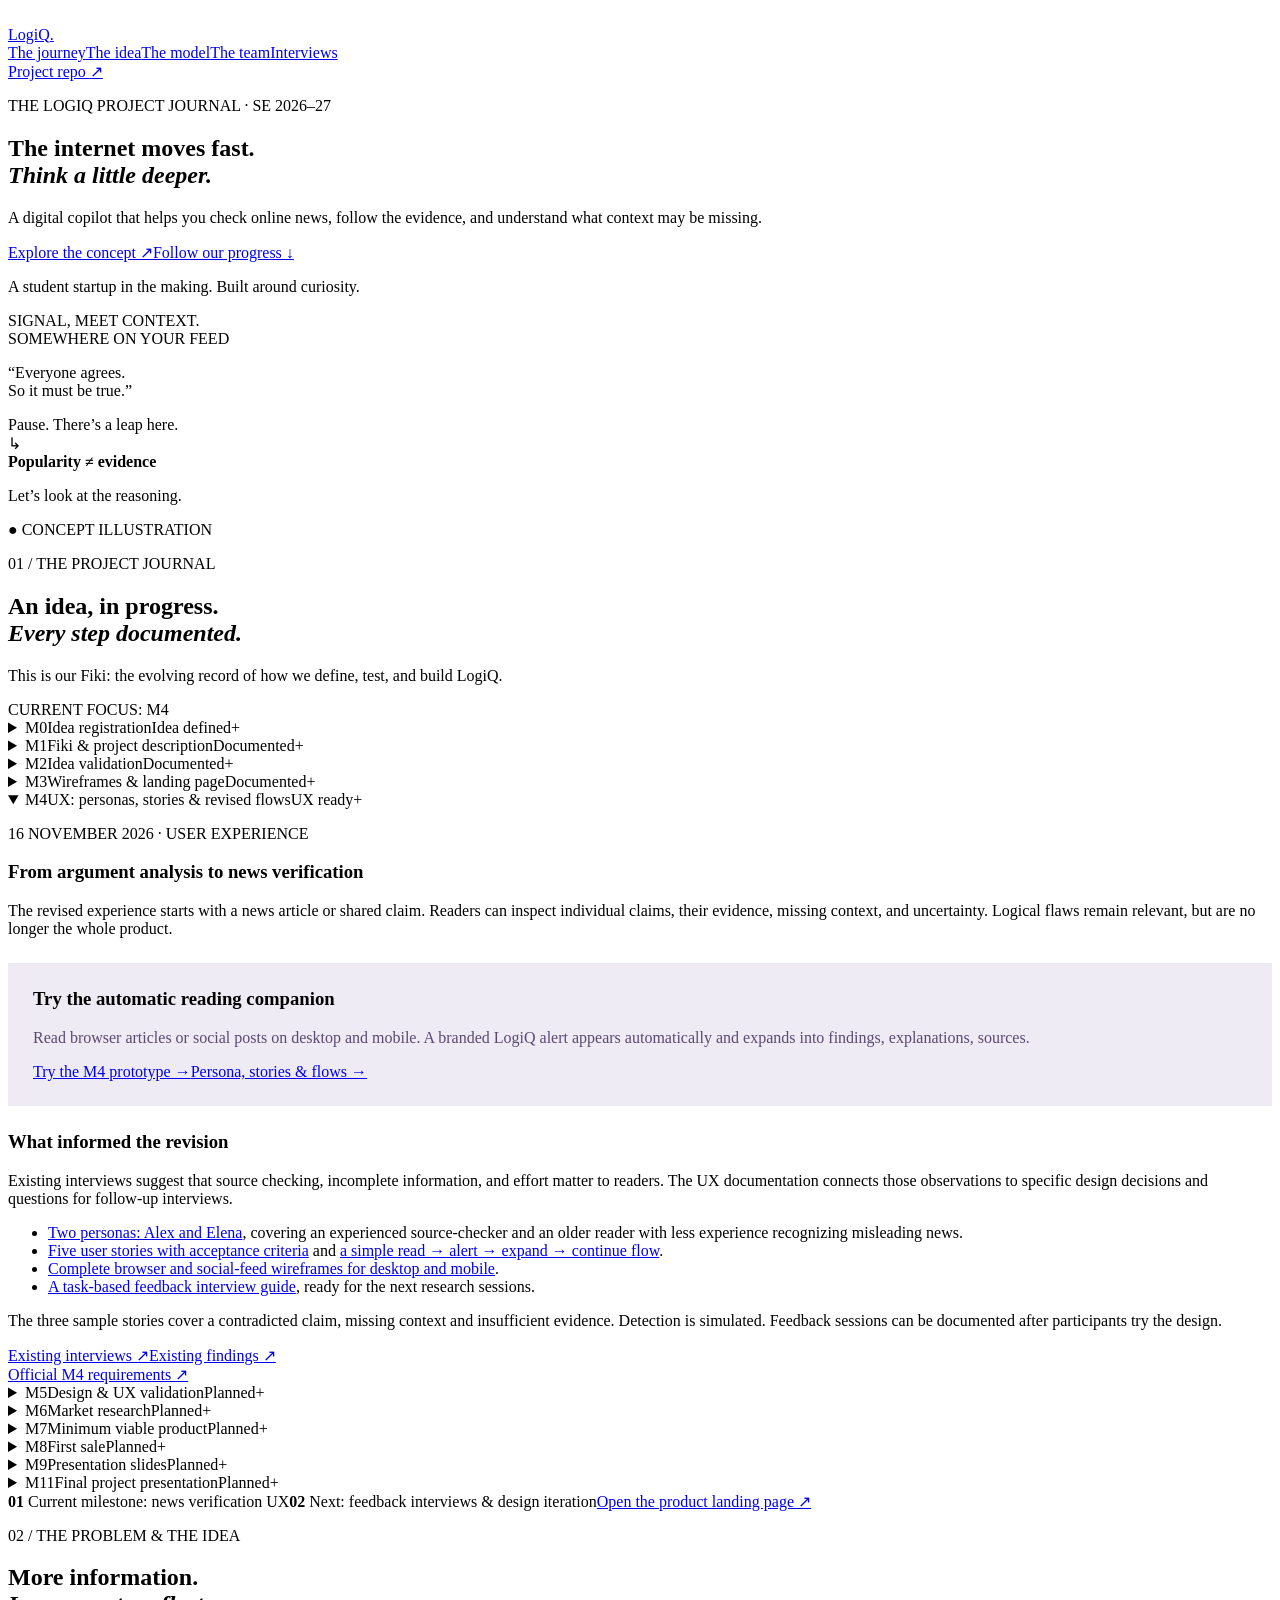
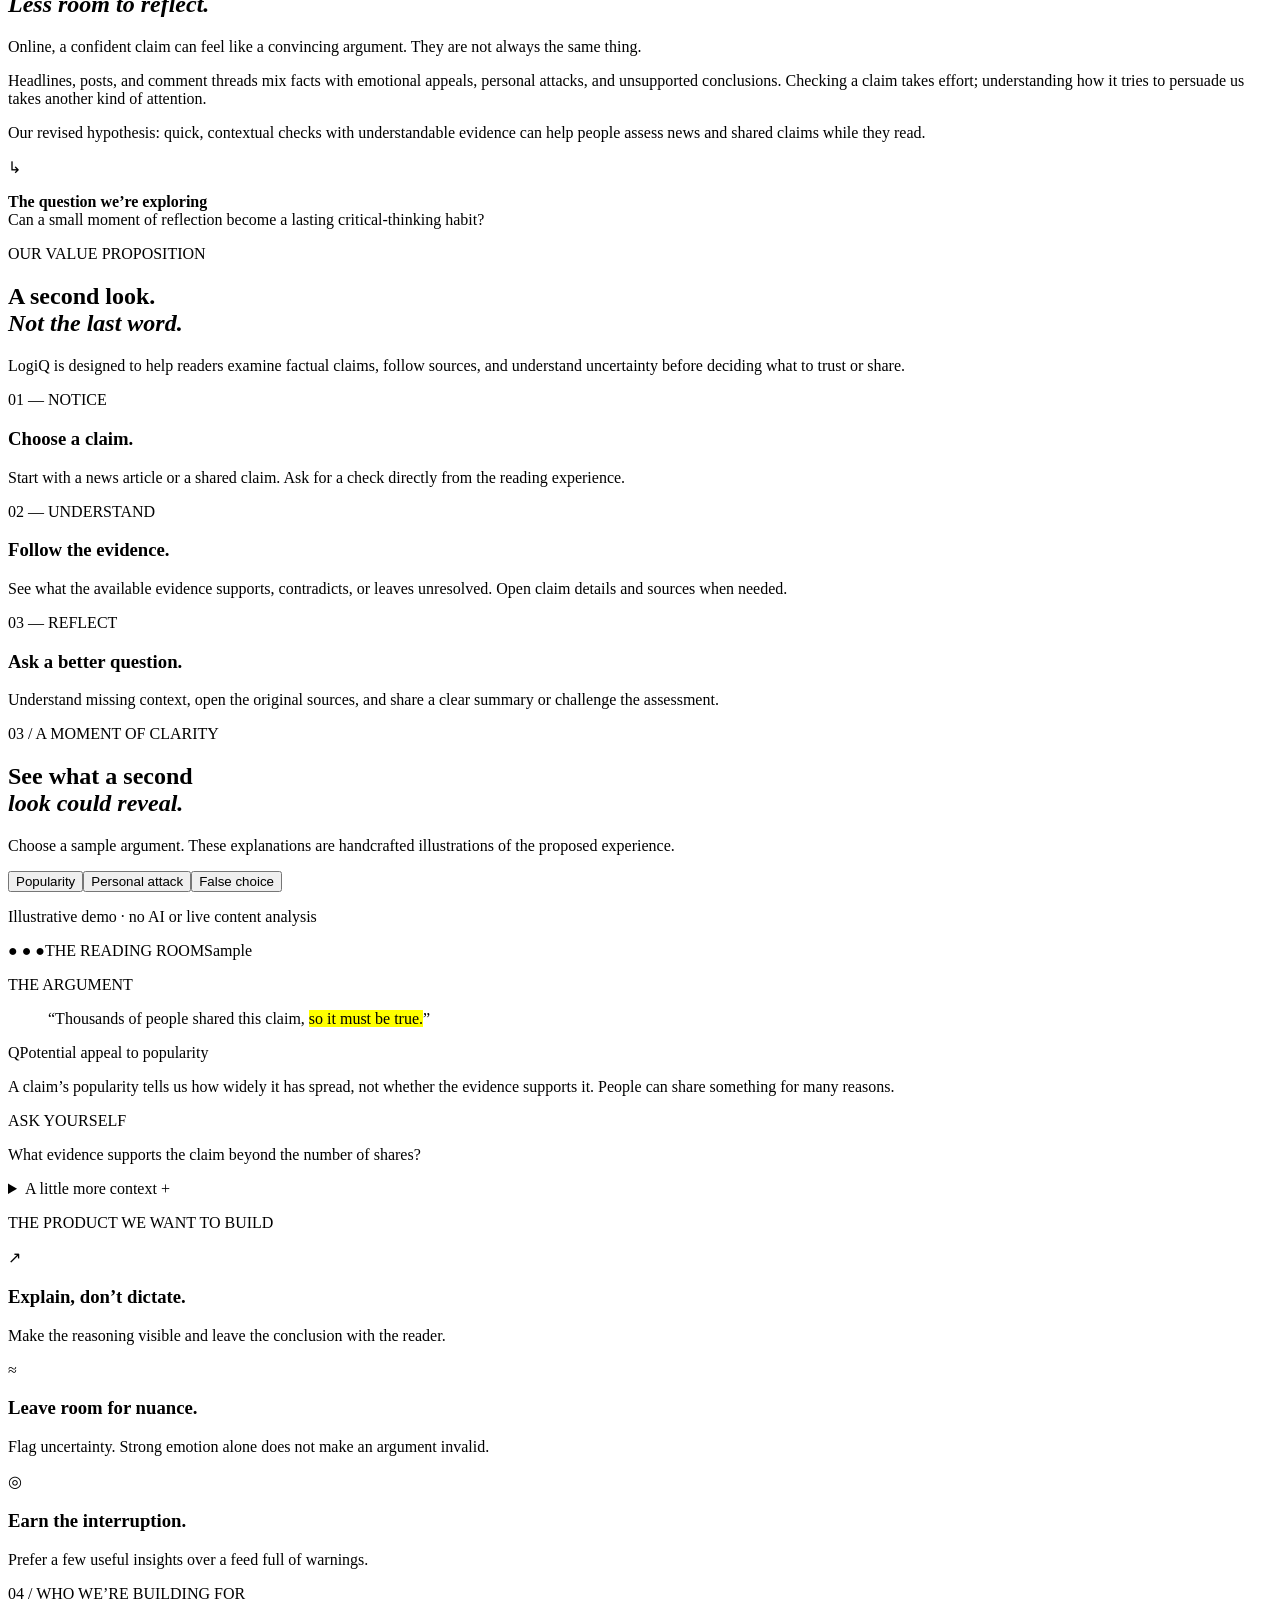
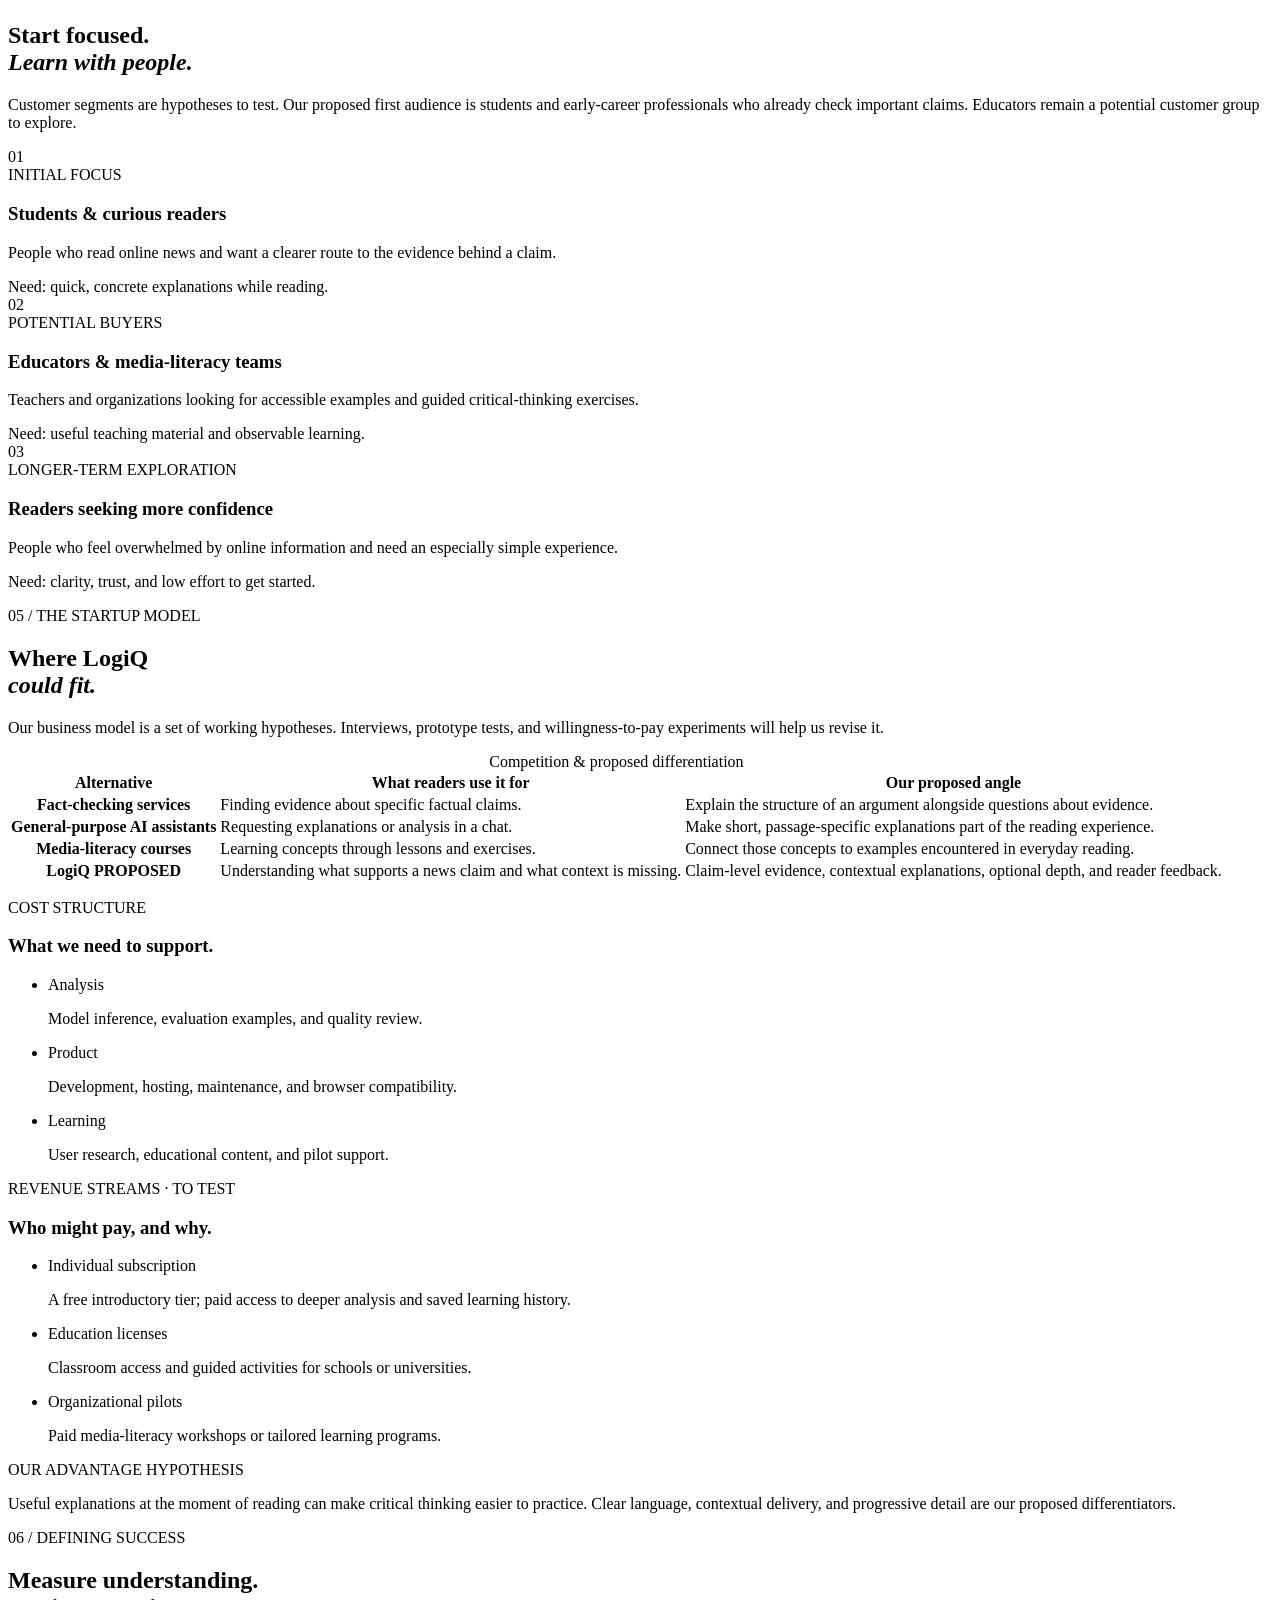
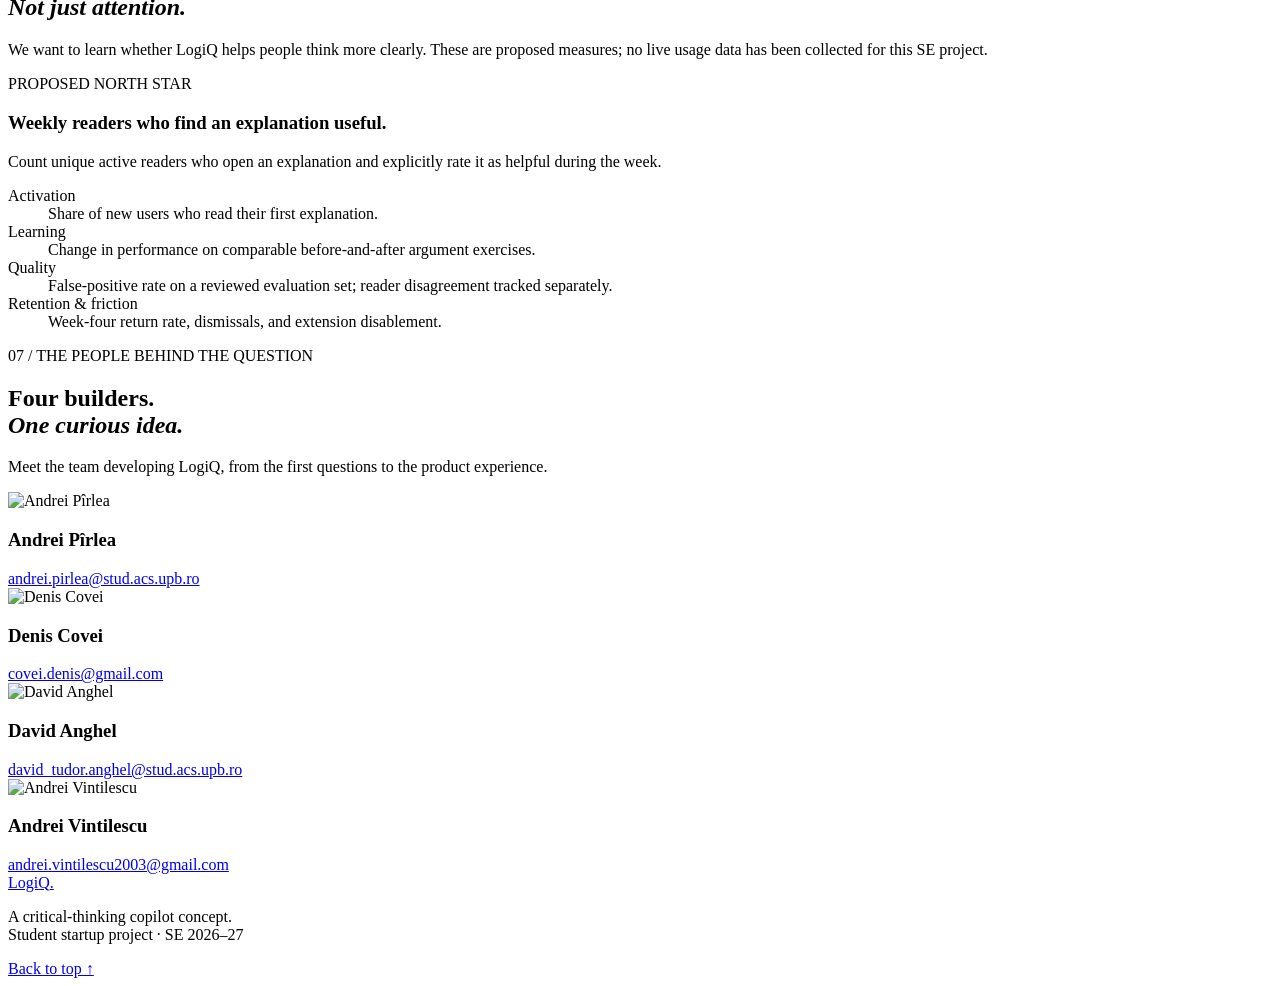
==== commit 2b178653: "Add a less experienced news-reader persona and anonymize profile descriptions" ====
--- a/index.html
+++ b/index.html
@@ -108,7 +108,7 @@
             <div class="m4-preview-card"><h3>Try the automatic reading companion</h3><p>Read browser articles or social posts on desktop and mobile. A branded LogiQ alert appears automatically and expands into findings, explanations, sources.</p><div class="m2-actions"><a class="button button-dark" href="./news.html">Try the M4 prototype →</a><a class="button button-outline" href="./ux.html">Persona, stories &amp; flows →</a></div></div>
             <h3>What informed the revision</h3>
             <p>Existing interviews suggest that source checking, incomplete information, and effort matter to readers. The UX documentation connects those observations to specific design decisions and questions for follow-up interviews.</p>
-            <ul class="evidence-list"><li><a href="./ux.html#persona">One provisional, research-informed main persona</a>, focused on students and early-career professionals who already check important claims.</li><li><a href="./ux.html#stories">Five user stories with acceptance criteria</a> and <a href="./ux.html#flows">a simple read → alert → expand → continue flow</a>.</li><li><a href="./ux.html#wireframes">Complete browser and social-feed wireframes for desktop and mobile</a>.</li><li><a href="./ux.html#test">A task-based feedback interview guide</a>, ready for the next research sessions.</li></ul>
+            <ul class="evidence-list"><li><a href="./ux.html#persona">Two personas: Alex and Elena</a>, covering an experienced source-checker and an older reader with less experience recognizing misleading news.</li><li><a href="./ux.html#stories">Five user stories with acceptance criteria</a> and <a href="./ux.html#flows">a simple read → alert → expand → continue flow</a>.</li><li><a href="./ux.html#wireframes">Complete browser and social-feed wireframes for desktop and mobile</a>.</li><li><a href="./ux.html#test">A task-based feedback interview guide</a>, ready for the next research sessions.</li></ul>
             <p>The three sample stories cover a contradicted claim, missing context and insufficient evidence. Detection is simulated. Feedback sessions can be documented after participants try the design.</p>
             <div class="milestone-links"><a href="./interviews.html">Existing interviews ↗</a><a href="./findings.html">Existing findings ↗</a></div>
             <a class="text-link" href="https://ocw.cs.pub.ro/courses/se/project/milestones/m4" target="_blank" rel="noopener noreferrer">Official M4 requirements ↗</a>
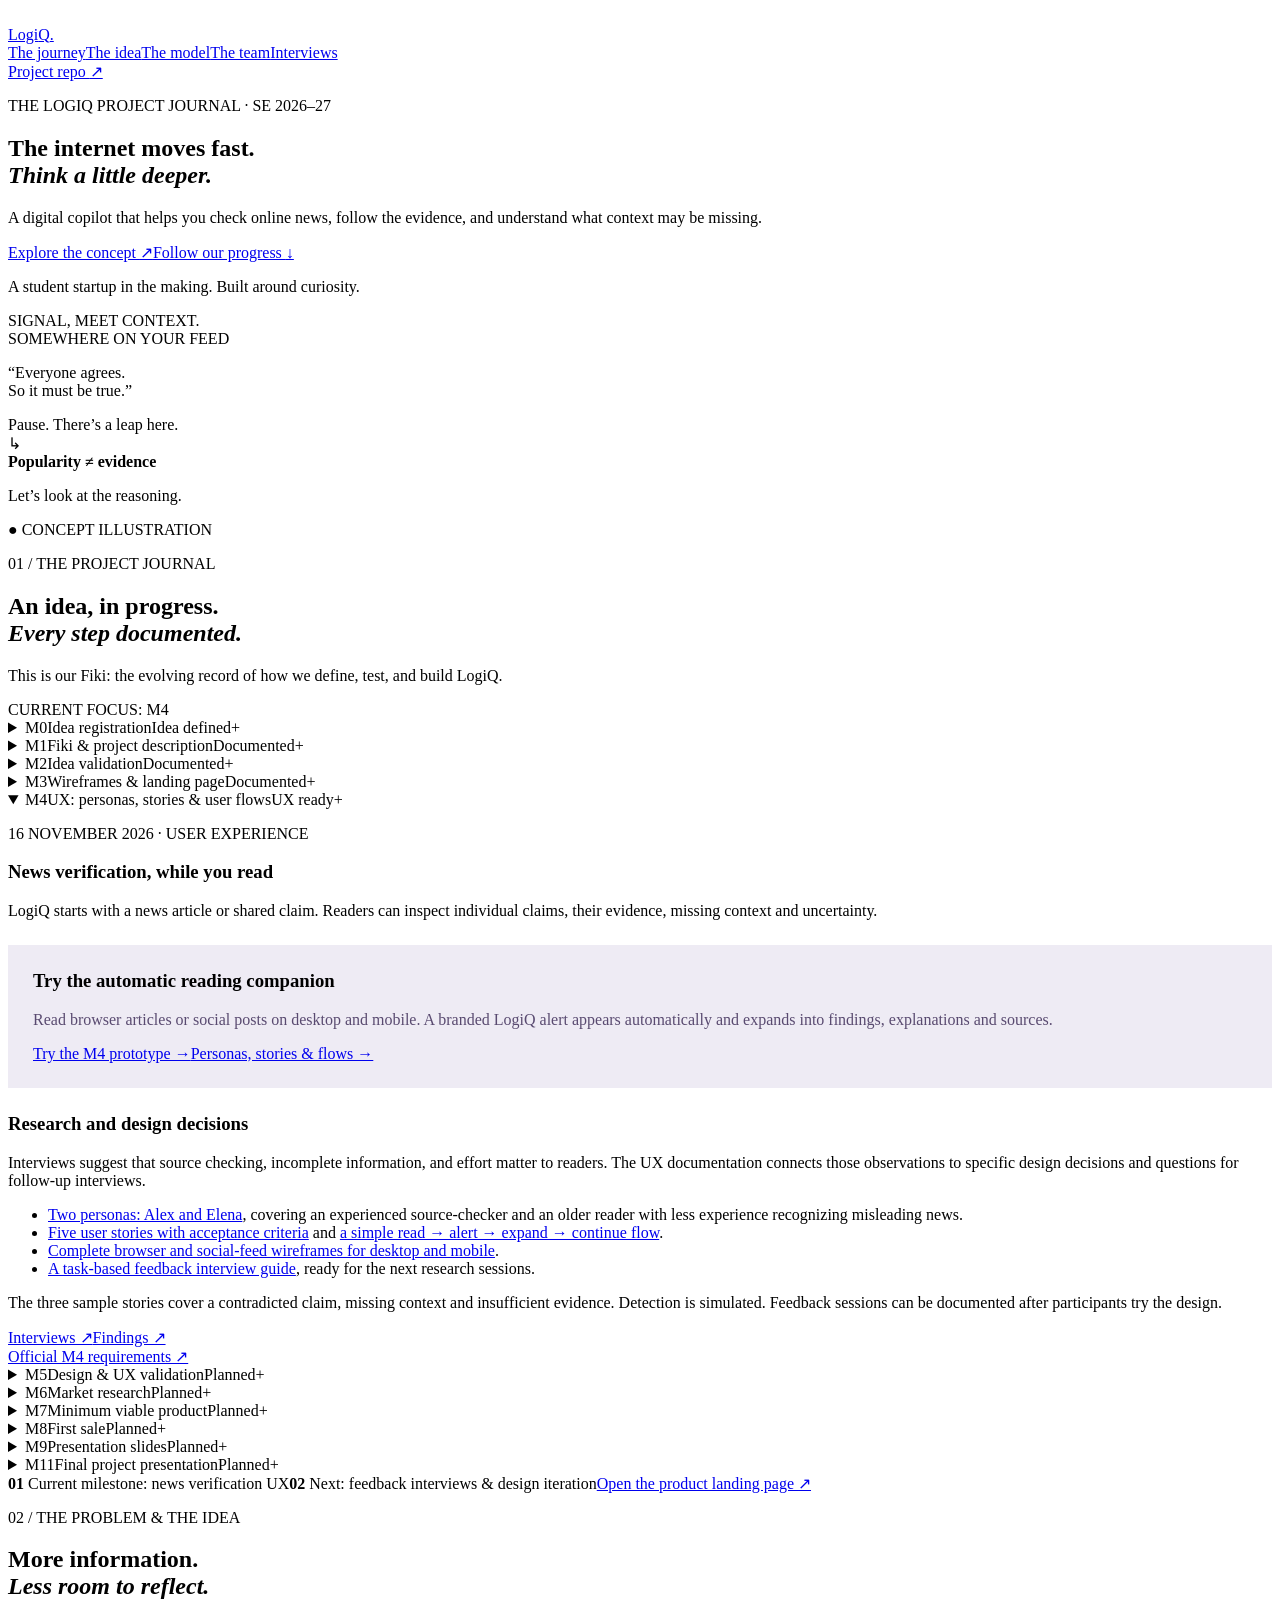
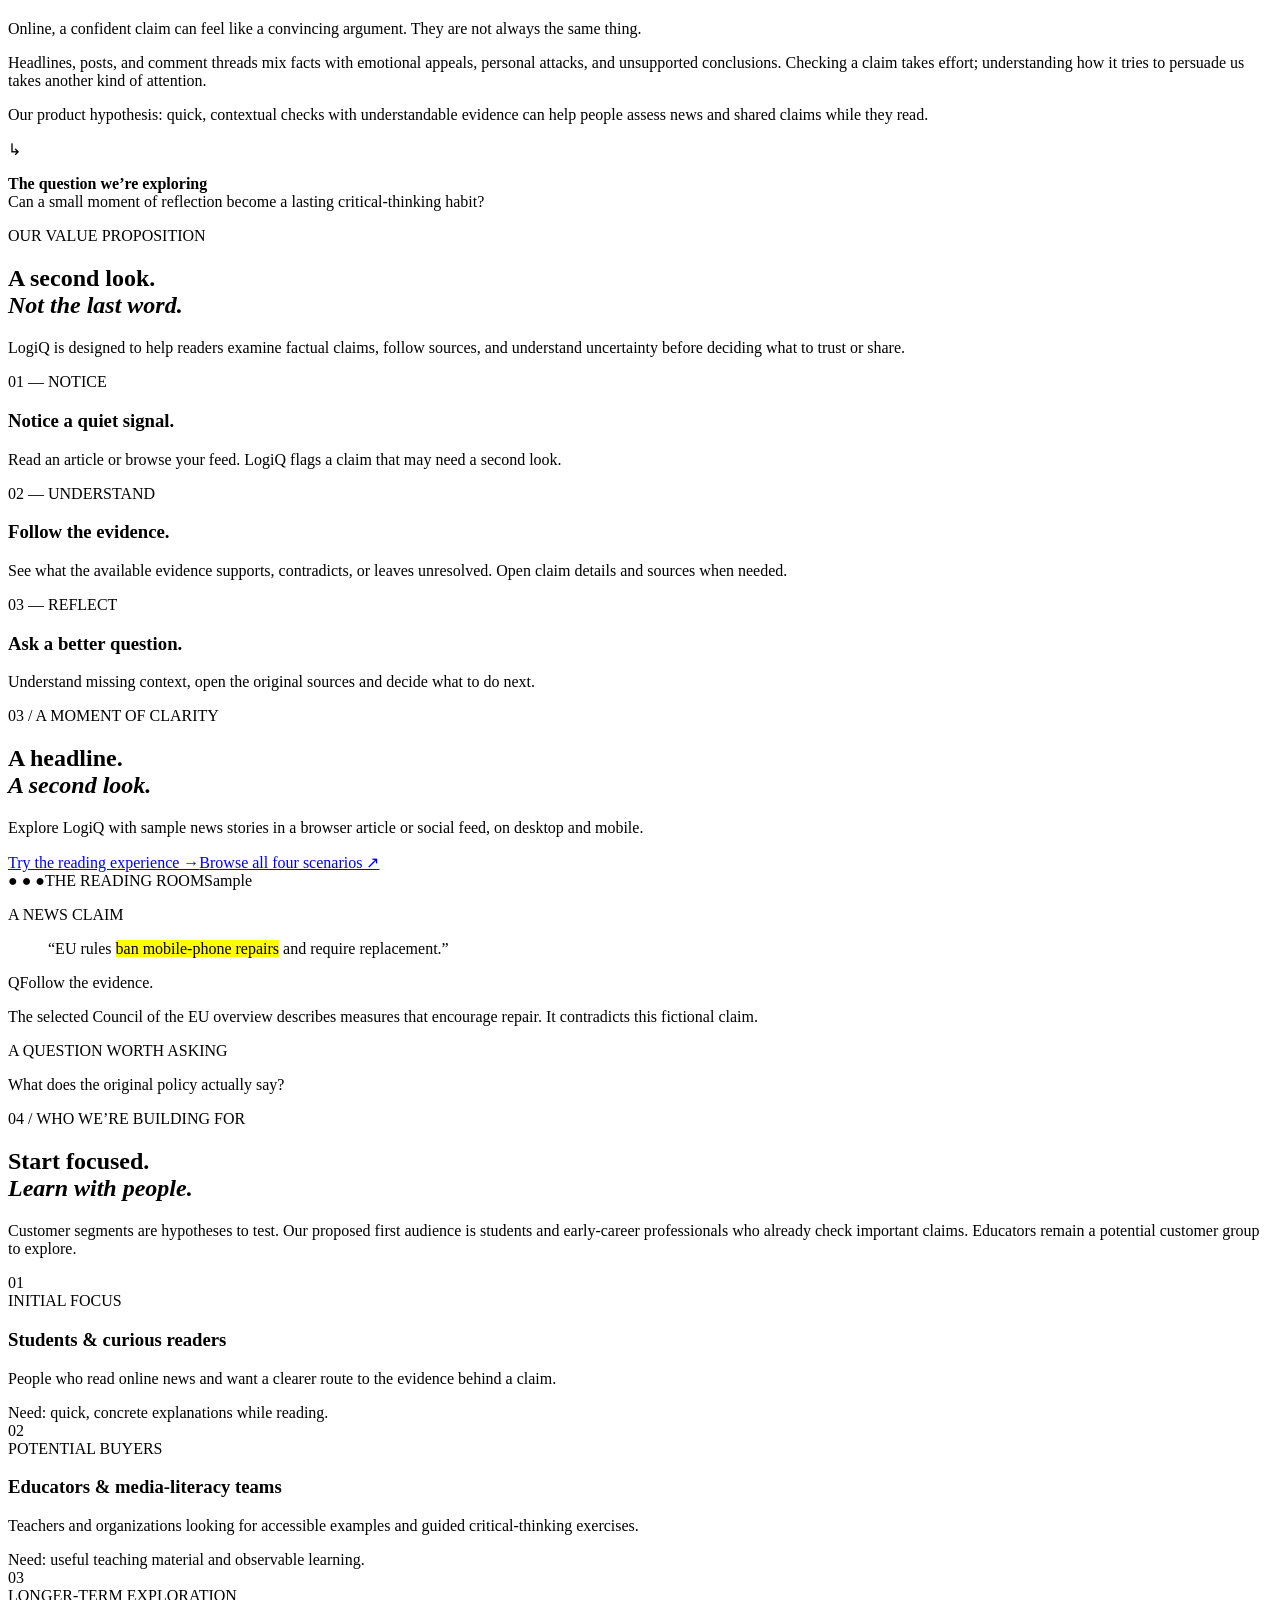
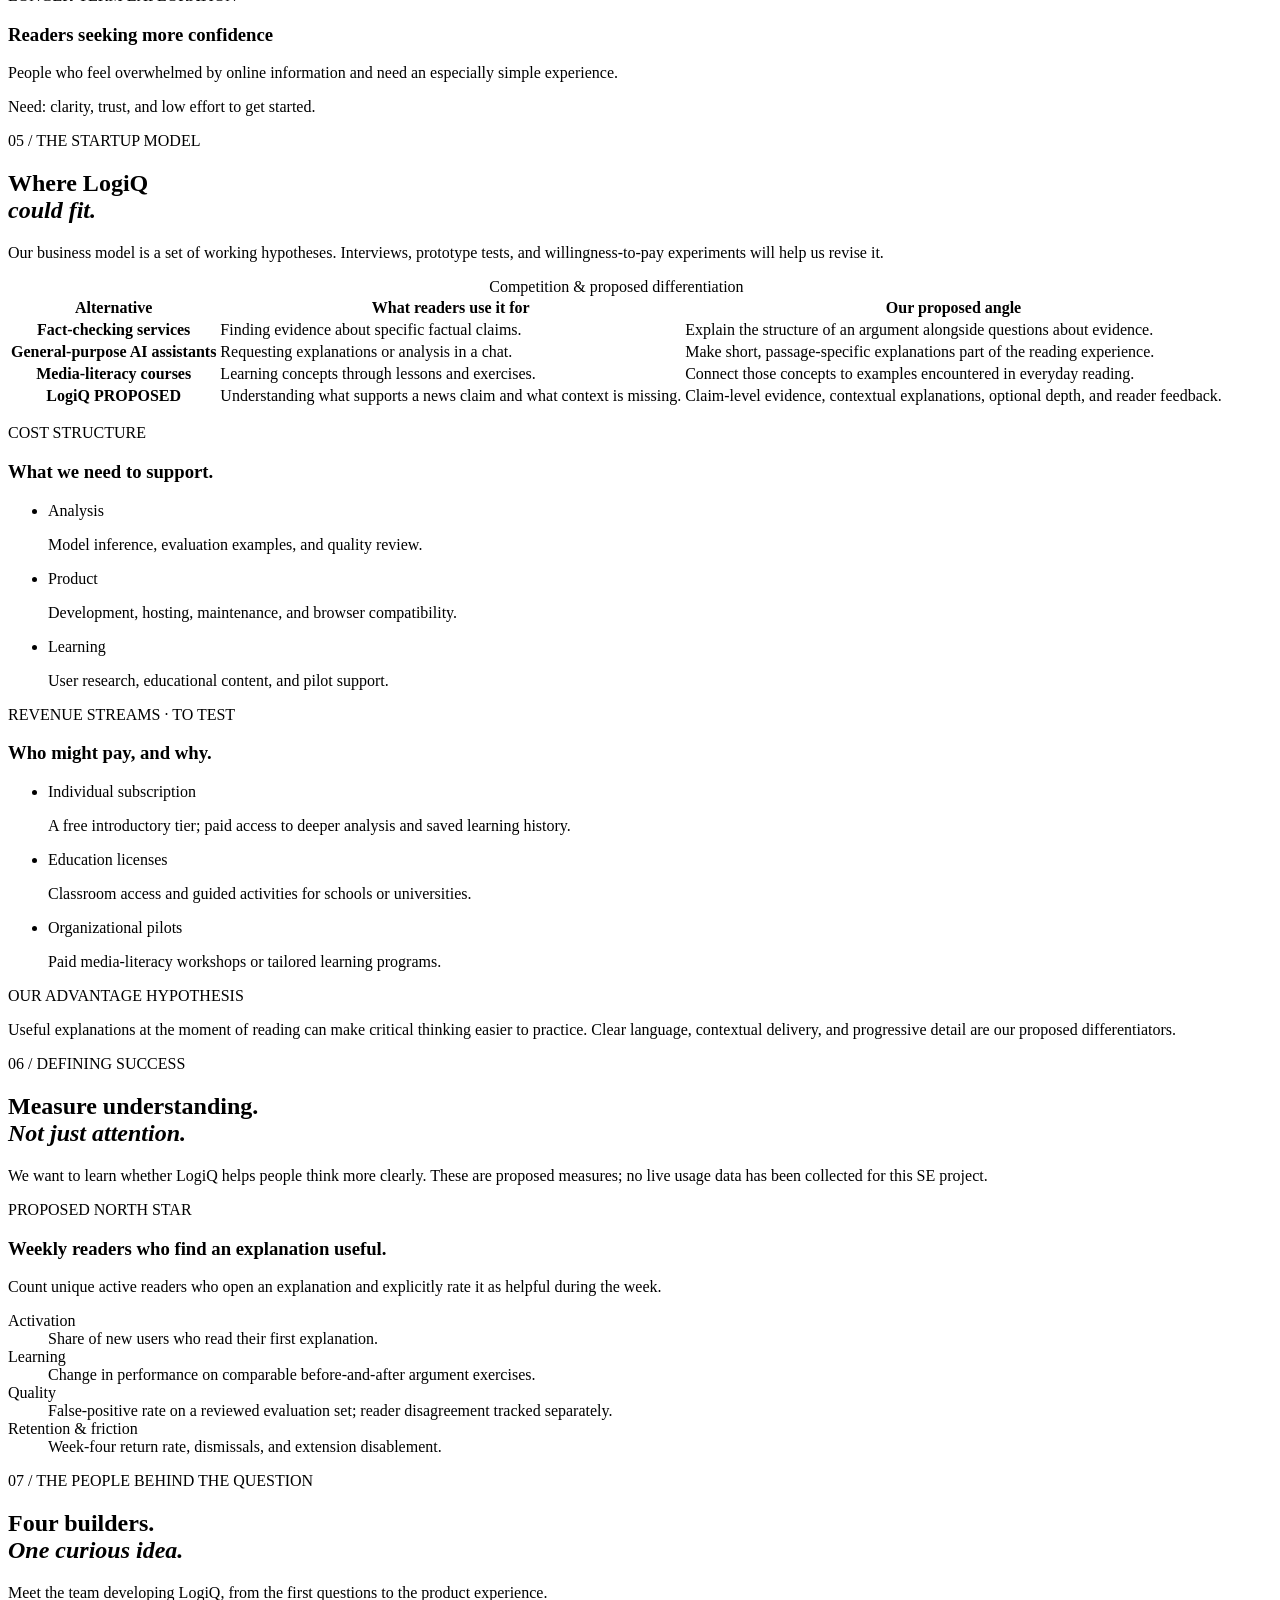
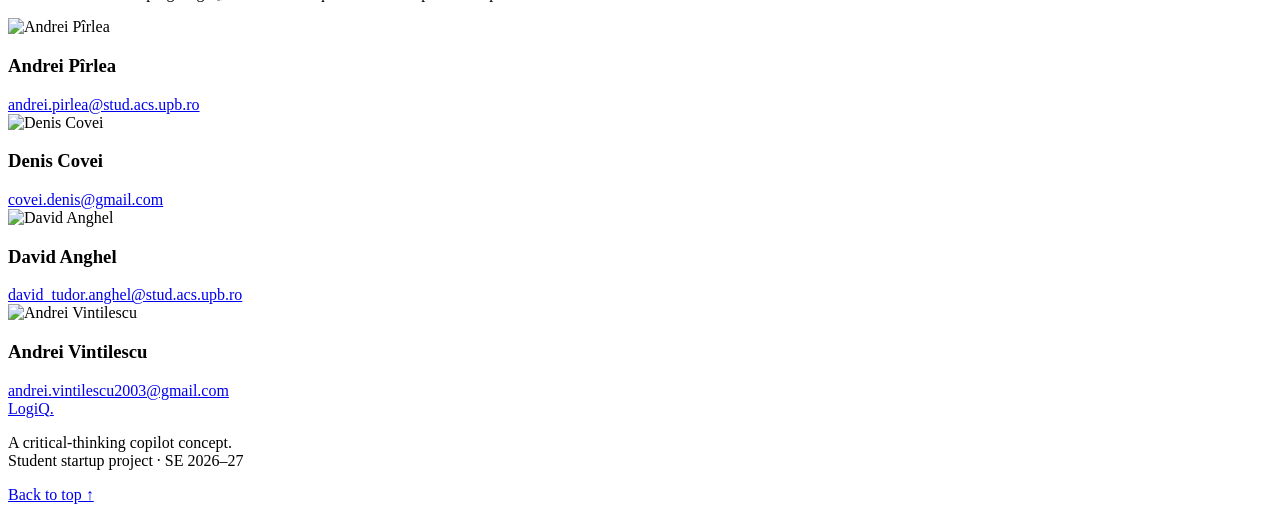
==== commit 876815dc: "Present the current LogiQ UX as a standalone milestone and remove superseded artifacts" ====
--- a/index.html
+++ b/index.html
@@ -8,10 +8,7 @@
   <title>LogiQ — A little more thought.</title>
   <link rel="icon" href="./assets/favicon.svg" type="image/svg+xml">
   <link rel="stylesheet" href="./styles.css">
-  <link rel="stylesheet" href="./m3.css">
   <link rel="stylesheet" href="./m4.css?v=quiet-2">
-  <script src="./examples.js" defer></script>
-  <script src="./script.js" defer></script>
 </head>
 <body>
   <a class="skip-link" href="#main">Skip to content</a>
@@ -58,7 +55,7 @@
 <li><strong>The hard part is often other people.</strong> Checking a claim for yourself seems manageable, although claims that aren’t clear-cut take longer. Conversations kept turning, partly prompted by our questions, to friends or relatives who believe something false and are hard to persuade.</li>
 <li><strong>Trust in AI cuts both ways.</strong> Some participants already use AI assistants to gather sources; others avoid AI-generated content or see it as a source of misinformation. Some also see a role for publishers and stricter rules, not only for individual readers. A tool like LogiQ would need to show its reasoning rather than ask to be trusted.</li>
 <li><strong>LogiQ’s purpose has to be obvious.</strong> Where the idea came up, the reaction was curious but cautious: interesting if done well, but not clear enough about what it does.</li></ul>
-<h3>Effect on the product and its assumptions</h3><p>Our core assumption, that readers want help understanding how an argument works while they read, is still open. What we have heard so far points to a few changes worth testing in the M3 prototype:</p>
+<h3>Effect on the product and its assumptions</h3><p>Our core assumption, that readers want help understanding how an argument works while they read, is still open. What we have heard so far points to a few changes worth testing in the LogiQ prototype:</p>
 <ul class="evidence-list"><li><strong>Start from the evidence.</strong> People already check sources, so an explanation could point to the missing evidence or a source worth checking, not only name a reasoning flaw.</li>
 <li><strong>Clarify the wording.</strong> Explain unfamiliar terms and summarise what a referenced source actually says, since unclear wording can block understanding before reasoning even comes into play.</li>
 <li><strong>Keep it effortless.</strong> People skip checks that feel unimportant, so LogiQ should be quick to use, easy to ignore, and most helpful when a claim matters to the reader.</li>
@@ -72,45 +69,24 @@
 <li>Free tools already cover much of what people do today: search engines, community notes and AI assistants.</li>
 <li>We haven’t tested the solution or willingness to pay, and we haven’t documented how participants were recruited, so we can’t yet name a clear customer segment.</li>
 <li>Some of our interview questions were leading, which weakens the evidence.</li></ul>
-<p><strong>What would change this decision:</strong> consistent evidence, from a clearly defined group, that judging arguments is a real and recurring difficulty, plus a positive response to the M3 prototype.</p>
-<p><strong>Next:</strong> keep reviewing interviews and survey responses as they arrive, check the transcripts against the audio, define one segment and document how we recruit, and use the M3 prototype and landing page to test whether people understand and want LogiQ.</p></div></details>
+<p><strong>What would change this decision:</strong> consistent evidence, from a clearly defined group, that judging arguments is a real and recurring difficulty, plus a positive response to the LogiQ prototype.</p>
+<p><strong>Next:</strong> keep reviewing interviews and survey responses as they arrive, check the transcripts against the audio, define one segment and document how we recruit, and use the LogiQ prototype and landing page to test whether people understand and want LogiQ.</p></div></details>
         <details class="milestone" id="m3">
           <summary><span class="milestone-number">M3</span><span class="milestone-title">Wireframes &amp; landing page</span><span class="status status-defined">Documented</span><span class="expand-icon" aria-hidden="true">+</span></summary>
-          <div class="milestone-content m3-content">
-            <p class="eyebrow">09 NOVEMBER 2026 · WIREFRAMES &amp; LANDING PAGE</p>
-            <p>M3 includes five interactive wireframes showing the product's structure, controls and navigation, plus a separate customer-facing landing page.</p>
-            <div class="m2-actions"><a class="button button-dark" href="./wireframes.html">Explore the interactive wireframes <span aria-hidden="true">→</span></a><a class="button button-outline" href="./landing-m3.html">Open the landing page <span aria-hidden="true">↗</span></a><a class="button button-outline" href="./assets/m3-wireframes.svg">Open the full-size wireframe overview <span aria-hidden="true">↗</span></a></div>
-            <figure class="m3-artifact"><a href="./assets/m3-wireframes.svg"><img src="./assets/m3-wireframes.svg" width="1180" height="800" loading="lazy" alt="Five LogiQ wireframes: reading opens an explanation, with optional branches to context, sharing and feedback. Each branch can return to the explanation or reading."></a><figcaption>Wireframes and navigation. The main path is reading → explanation; context, sharing and feedback are optional. Open the image for full-size labels, or use the interactive screens below.</figcaption></figure>
-            <h3>Screens and interactions</h3>
-            <ol class="m3-flow">
-              <li><a href="./wireframes.html#reading">Reading / selected passage.</a> Choose a sample argument and click “Explain this passage” to open the explanation. The highlight stands in for text selection in a future browser extension.</li>
-              <li><a href="./wireframes.html#explanation">Explanation panel.</a> See a potential reasoning issue, a plain-language explanation, and a question about missing evidence. Close or dismiss the panel to return to reading without giving feedback.</li>
-              <li><a href="./wireframes.html#context">Context and evidence questions.</a> Read caveats, expand an unfamiliar term, and consider what to check next. These are suggested checks, not retrieved or verified sources.</li>
-              <li><a href="./wireframes.html#share">Shareable explanation.</a> Preview and copy the passage, explanation and caveats together. Copy failure is visible and manual copying remains available; nothing is posted automatically.</li>
-              <li><a href="./wireframes.html#feedback">Reader feedback.</a> Choose Helpful, Unclear, or I disagree, optionally explain why, and preview a local confirmation. Nothing is sent or stored. Reset returns to the first sample.</li>
-            </ol>
-            <p class="small-note">The prototype supports direct screen links, browser Back/Forward, an all-screens view and printing. Without JavaScript, the complete first example remains visible across all five screens.</p>
-            <h3>Design choices</h3>
-            <p>The wireframes follow the needs discussed in M2: plain-language explanations, questions about evidence, optional depth, easy dismissal, and sharing with context. Readers can disagree with an explanation; the interface does not assign truth scores.</p>
-            <h3>Landing page</h3>
-            <p>The separate page introduces LogiQ, explains the proposed experience and its limits, and offers a “Try the interactive prototype” action. It lets visitors explore the concept without signing up.</p>
-            <h3>M3 scope</h3>
-            <p>These are wireframes and a concept landing page, not the MVP. The three examples are handcrafted; there is no live AI, page access, source retrieval, account creation, analytics or feedback backend. Usability validation and a working MVP belong to later milestones.</p>
-            <a class="text-link" href="https://ocw.cs.pub.ro/courses/se/project/milestones/m3" target="_blank" rel="noopener noreferrer">Official M3 requirements ↗</a>
-          </div>
+          <div class="milestone-content m2-content"><p>Explore LogiQ’s interface, reading scenarios and product landing page.</p><div class="m2-actions"><a class="button button-dark" href="./ux.html#wireframes">Browse the wireframes →</a><a class="button button-outline" href="./landing.html">Open the landing page ↗</a></div><a class="text-link" href="https://ocw.cs.pub.ro/courses/se/project/milestones/m3" target="_blank" rel="noopener noreferrer">Official M3 requirements ↗</a></div>
         </details>
         <details class="milestone current" id="m4" open>
-          <summary><span class="milestone-number">M4</span><span class="milestone-title">UX: personas, stories &amp; revised flows</span><span class="status status-current">UX ready</span><span class="expand-icon" aria-hidden="true">+</span></summary>
+          <summary><span class="milestone-number">M4</span><span class="milestone-title">UX: personas, stories &amp; user flows</span><span class="status status-current">UX ready</span><span class="expand-icon" aria-hidden="true">+</span></summary>
           <div class="milestone-content m2-content">
             <p class="eyebrow">16 NOVEMBER 2026 · USER EXPERIENCE</p>
-            <h3>From argument analysis to news verification</h3>
-            <p>The revised experience starts with a news article or shared claim. Readers can inspect individual claims, their evidence, missing context, and uncertainty. Logical flaws remain relevant, but are no longer the whole product.</p>
-            <div class="m4-preview-card"><h3>Try the automatic reading companion</h3><p>Read browser articles or social posts on desktop and mobile. A branded LogiQ alert appears automatically and expands into findings, explanations, sources.</p><div class="m2-actions"><a class="button button-dark" href="./news.html">Try the M4 prototype →</a><a class="button button-outline" href="./ux.html">Persona, stories &amp; flows →</a></div></div>
-            <h3>What informed the revision</h3>
-            <p>Existing interviews suggest that source checking, incomplete information, and effort matter to readers. The UX documentation connects those observations to specific design decisions and questions for follow-up interviews.</p>
+            <h3>News verification, while you read</h3>
+            <p>LogiQ starts with a news article or shared claim. Readers can inspect individual claims, their evidence, missing context and uncertainty.</p>
+            <div class="m4-preview-card"><h3>Try the automatic reading companion</h3><p>Read browser articles or social posts on desktop and mobile. A branded LogiQ alert appears automatically and expands into findings, explanations and sources.</p><div class="m2-actions"><a class="button button-dark" href="./news.html">Try the M4 prototype →</a><a class="button button-outline" href="./ux.html">Personas, stories &amp; flows →</a></div></div>
+            <h3>Research and design decisions</h3>
+            <p>Interviews suggest that source checking, incomplete information, and effort matter to readers. The UX documentation connects those observations to specific design decisions and questions for follow-up interviews.</p>
             <ul class="evidence-list"><li><a href="./ux.html#persona">Two personas: Alex and Elena</a>, covering an experienced source-checker and an older reader with less experience recognizing misleading news.</li><li><a href="./ux.html#stories">Five user stories with acceptance criteria</a> and <a href="./ux.html#flows">a simple read → alert → expand → continue flow</a>.</li><li><a href="./ux.html#wireframes">Complete browser and social-feed wireframes for desktop and mobile</a>.</li><li><a href="./ux.html#test">A task-based feedback interview guide</a>, ready for the next research sessions.</li></ul>
             <p>The three sample stories cover a contradicted claim, missing context and insufficient evidence. Detection is simulated. Feedback sessions can be documented after participants try the design.</p>
-            <div class="milestone-links"><a href="./interviews.html">Existing interviews ↗</a><a href="./findings.html">Existing findings ↗</a></div>
+            <div class="milestone-links"><a href="./interviews.html">Interviews ↗</a><a href="./findings.html">Findings ↗</a></div>
             <a class="text-link" href="https://ocw.cs.pub.ro/courses/se/project/milestones/m4" target="_blank" rel="noopener noreferrer">Official M4 requirements ↗</a>
           </div>
         </details>
@@ -127,20 +103,18 @@
 
     <section id="idea" class="container section idea-section">
       <div class="section-heading"><p class="eyebrow">02 / THE PROBLEM & THE IDEA</p><h2>More information.<br><em>Less room to reflect.</em></h2></div>
-      <div class="idea-body"><p class="lead">Online, a confident claim can feel like a convincing argument. They are not always the same thing.</p><p>Headlines, posts, and comment threads mix facts with emotional appeals, personal attacks, and unsupported conclusions. Checking a claim takes effort; understanding how it tries to persuade us takes another kind of attention.</p><p>Our revised hypothesis: quick, contextual checks with understandable evidence can help people assess news and shared claims while they read.</p><div class="margin-note"><span aria-hidden="true">↳</span><p><strong>The question we’re exploring</strong><br>Can a small moment of reflection become a lasting critical-thinking habit?</p></div></div>
+      <div class="idea-body"><p class="lead">Online, a confident claim can feel like a convincing argument. They are not always the same thing.</p><p>Headlines, posts, and comment threads mix facts with emotional appeals, personal attacks, and unsupported conclusions. Checking a claim takes effort; understanding how it tries to persuade us takes another kind of attention.</p><p>Our product hypothesis: quick, contextual checks with understandable evidence can help people assess news and shared claims while they read.</p><div class="margin-note"><span aria-hidden="true">↳</span><p><strong>The question we’re exploring</strong><br>Can a small moment of reflection become a lasting critical-thinking habit?</p></div></div>
     </section>
 
     <section class="solution-section" aria-labelledby="solution-title"><div class="container section">
       <div class="section-heading inline-heading"><div><p class="eyebrow">OUR VALUE PROPOSITION</p><h2 id="solution-title">A second look.<br><em>Not the last word.</em></h2></div><p>LogiQ is designed to help readers examine factual claims, follow sources, and understand uncertainty before deciding what to trust or share.</p></div>
-      <div class="steps-grid"><article><span class="step-number">01 — NOTICE</span><h3>Choose a claim.</h3><p>Start with a news article or a shared claim. Ask for a check directly from the reading experience.</p></article><article><span class="step-number">02 — UNDERSTAND</span><h3>Follow the evidence.</h3><p>See what the available evidence supports, contradicts, or leaves unresolved. Open claim details and sources when needed.</p></article><article><span class="step-number">03 — REFLECT</span><h3>Ask a better question.</h3><p>Understand missing context, open the original sources, and share a clear summary or challenge the assessment.</p></article></div>
+      <div class="steps-grid"><article><span class="step-number">01 — NOTICE</span><h3>Notice a quiet signal.</h3><p>Read an article or browse your feed. LogiQ flags a claim that may need a second look.</p></article><article><span class="step-number">02 — UNDERSTAND</span><h3>Follow the evidence.</h3><p>See what the available evidence supports, contradicts, or leaves unresolved. Open claim details and sources when needed.</p></article><article><span class="step-number">03 — REFLECT</span><h3>Ask a better question.</h3><p>Understand missing context, open the original sources and decide what to do next.</p></article></div>
     </div></section>
 
     <section id="demo" class="container section demo-section" aria-labelledby="demo-title">
-      <div class="section-heading"><p class="eyebrow">03 / A MOMENT OF CLARITY</p><h2 id="demo-title">See what a second<br><em>look could reveal.</em></h2><p>Choose a sample argument. These explanations are handcrafted illustrations of the proposed experience.</p><div class="demo-choices" role="group" aria-label="Choose an example"><button class="example-button active" data-example="popularity" aria-pressed="true">Popularity</button><button class="example-button" data-example="attack" aria-pressed="false">Personal attack</button><button class="example-button" data-example="choice" aria-pressed="false">False choice</button></div><p class="small-note">Illustrative demo · no AI or live content analysis</p></div>
-      <div class="demo-window"><div class="window-toolbar"><span class="window-dots" aria-hidden="true">● ● ●</span><span>THE READING ROOM</span><span class="demo-badge">Sample</span></div><div class="demo-content" aria-live="polite" aria-atomic="true"><p class="eyebrow">THE ARGUMENT</p><blockquote id="example-quote">“Thousands of people shared this claim, <mark>so it must be true.</mark>”</blockquote><div class="analysis-panel"><div class="analysis-title"><span class="mini-mark" aria-hidden="true">Q</span><span id="example-label">Potential appeal to popularity</span></div><p id="example-explanation">A claim’s popularity tells us how widely it has spread, not whether the evidence supports it. People can share something for many reasons.</p><div class="question-box"><span>ASK YOURSELF</span><p id="example-question">What evidence supports the claim beyond the number of shares?</p></div><details id="example-detail"><summary>A little more context <span aria-hidden="true">+</span></summary><p id="example-context">Popularity can tell us what people believe. It becomes a reasoning problem when it is used as sufficient proof that a factual claim is true. The claim might still be true; this argument does not establish it.</p></details></div></div></div>
+      <div class="section-heading"><p class="eyebrow">03 / A MOMENT OF CLARITY</p><h2 id="demo-title">A headline.<br><em>A second look.</em></h2><p>Explore LogiQ with sample news stories in a browser article or social feed, on desktop and mobile.</p><div class="hero-actions"><a class="button button-dark" href="./news.html">Try the reading experience →</a><a class="text-link" href="./ux.html#wireframes">Browse all four scenarios ↗</a></div></div>
+      <div class="demo-window"><div class="window-toolbar"><span class="window-dots" aria-hidden="true">● ● ●</span><span>THE READING ROOM</span><span class="demo-badge">Sample</span></div><div class="demo-content"><p class="eyebrow">A NEWS CLAIM</p><blockquote>“EU rules <mark>ban mobile-phone repairs</mark> and require replacement.”</blockquote><div class="analysis-panel"><div class="analysis-title"><span class="mini-mark" aria-hidden="true">Q</span><span>Follow the evidence.</span></div><p>The selected Council of the EU overview describes measures that encourage repair. It contradicts this fictional claim.</p><div class="question-box"><span>A QUESTION WORTH ASKING</span><p>What does the original policy actually say?</p></div></div></div></div>
     </section>
-
-    <section class="principles container"><p class="eyebrow">THE PRODUCT WE WANT TO BUILD</p><div class="principles-grid"><div><span aria-hidden="true">↗</span><h3>Explain, don’t dictate.</h3><p>Make the reasoning visible and leave the conclusion with the reader.</p></div><div><span aria-hidden="true">≈</span><h3>Leave room for nuance.</h3><p>Flag uncertainty. Strong emotion alone does not make an argument invalid.</p></div><div><span aria-hidden="true">◎</span><h3>Earn the interruption.</h3><p>Prefer a few useful insights over a feed full of warnings.</p></div></div></section>
 
     <section id="audience" class="container section audience-section"><div class="section-heading"><p class="eyebrow">04 / WHO WE’RE BUILDING FOR</p><h2>Start focused.<br><em>Learn with people.</em></h2><p>Customer segments are hypotheses to test. Our proposed first audience is students and early-career professionals who already check important claims. Educators remain a potential customer group to explore.</p></div><div class="audience-list"><article><div class="audience-index">01</div><div><span class="tag">INITIAL FOCUS</span><h3>Students & curious readers</h3><p>People who read online news and want a clearer route to the evidence behind a claim.</p><span class="audience-need">Need: quick, concrete explanations while reading.</span></div></article><article><div class="audience-index">02</div><div><span class="tag">POTENTIAL BUYERS</span><h3>Educators & media-literacy teams</h3><p>Teachers and organizations looking for accessible examples and guided critical-thinking exercises.</p><span class="audience-need">Need: useful teaching material and observable learning.</span></div></article><article><div class="audience-index">03</div><div><span class="tag">LONGER-TERM EXPLORATION</span><h3>Readers seeking more confidence</h3><p>People who feel overwhelmed by online information and need an especially simple experience.</p><span class="audience-need">Need: clarity, trust, and low effort to get started.</span></div></article></div></section>
 
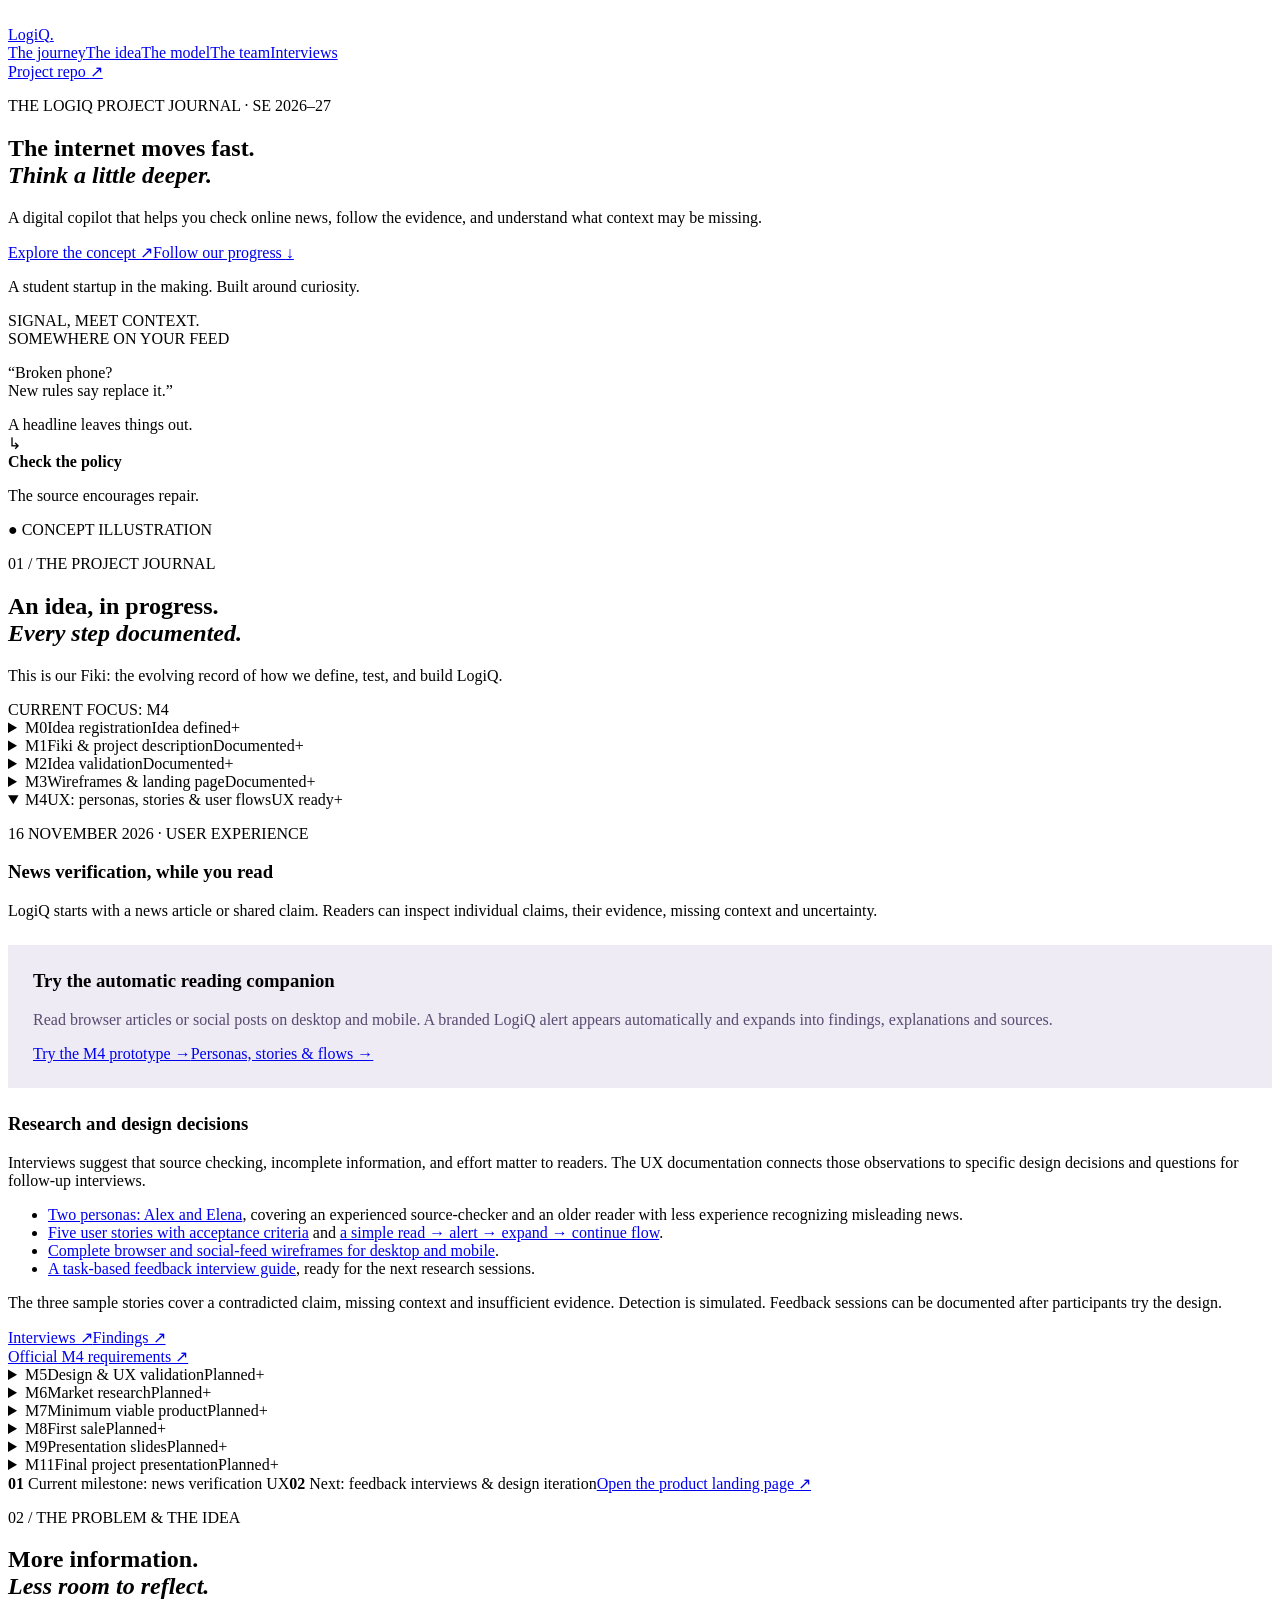
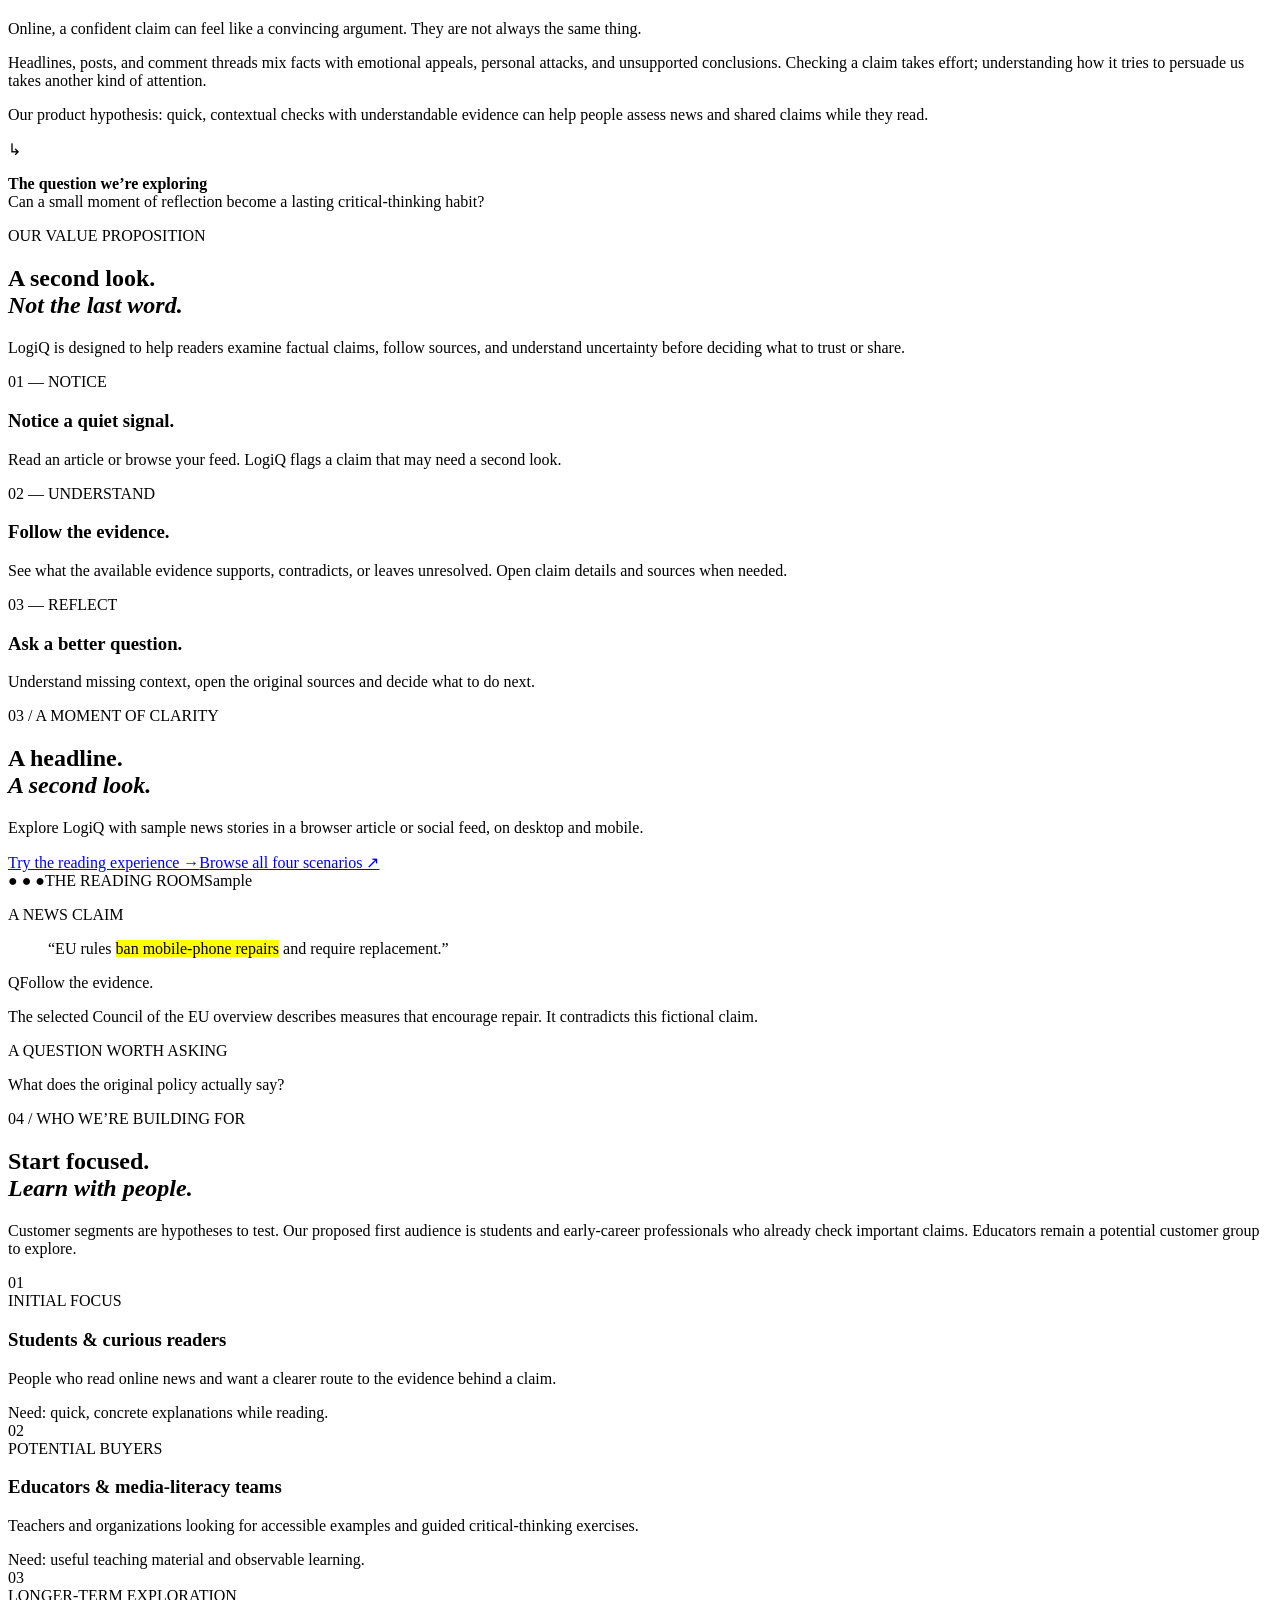
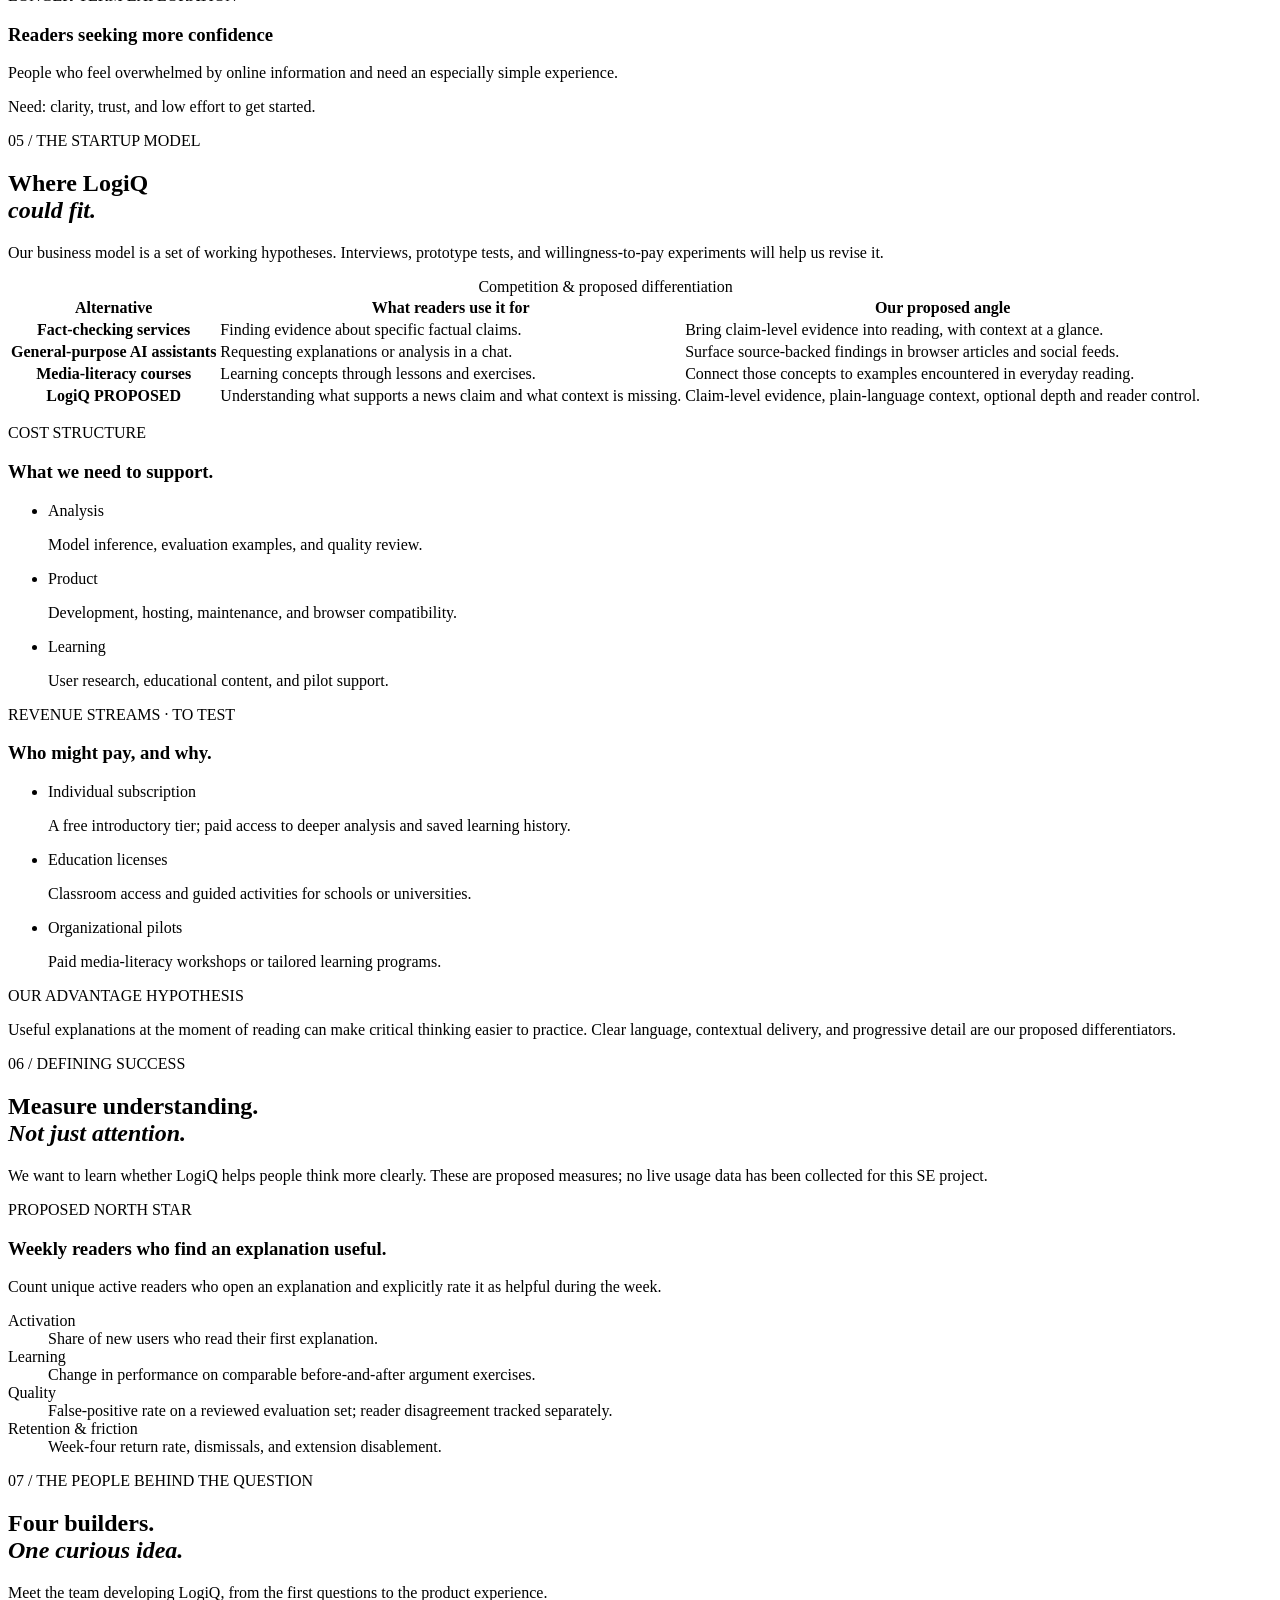
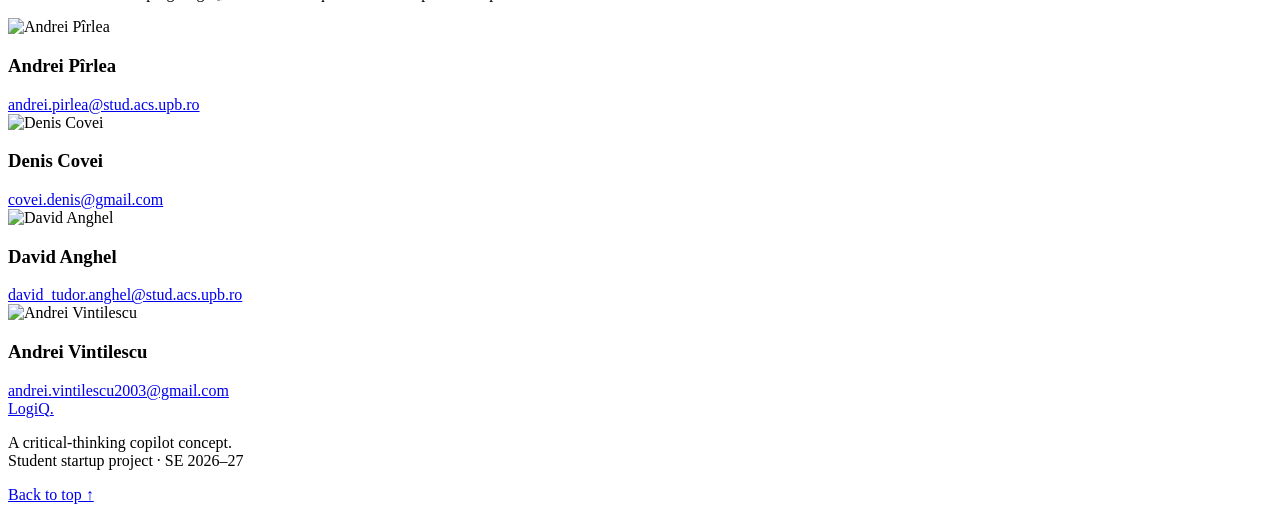
==== commit 4715b11e: "Align the journal illustration with the current news-verification design" ====
--- a/index.html
+++ b/index.html
@@ -29,11 +29,11 @@
         <div class="hero-actions"><a class="button button-dark" href="./news.html">Explore the concept <span aria-hidden="true">↗</span></a><a class="text-link" href="#journey">Follow our progress <span aria-hidden="true">↓</span></a></div>
         <p class="hero-footnote">A student startup in the making. Built around curiosity.</p>
       </div>
-      <div class="hero-art" aria-label="Illustration of an argument being examined">
+      <div class="hero-art" aria-label="Illustration of a news claim being checked">
         <div class="orbit orbit-one"></div><div class="orbit orbit-two"></div>
         <div class="art-label">SIGNAL, MEET CONTEXT.</div>
-        <div class="thought-card"><span class="thought-kicker">SOMEWHERE ON YOUR FEED</span><p>“Everyone agrees.<br>So it must be <span>true.</span>”</p><div class="thought-line"></div><span class="thought-meta">Pause. There’s a leap here.</span></div>
-        <div class="insight-card"><span class="insight-icon" aria-hidden="true">↳</span><div><strong>Popularity ≠ evidence</strong><p>Let’s look at the reasoning.</p></div></div>
+        <div class="thought-card"><span class="thought-kicker">SOMEWHERE ON YOUR FEED</span><p>“Broken phone?<br>New rules say <span>replace it.</span>”</p><div class="thought-line"></div><span class="thought-meta">A headline leaves things out.</span></div>
+        <div class="insight-card"><span class="insight-icon" aria-hidden="true">↳</span><div><strong>Check the policy</strong><p>The source encourages repair.</p></div></div>
         <div class="art-footnote"><span class="brand-dot">●</span> CONCEPT ILLUSTRATION</div>
       </div>
     </section>
@@ -119,7 +119,7 @@
     <section id="audience" class="container section audience-section"><div class="section-heading"><p class="eyebrow">04 / WHO WE’RE BUILDING FOR</p><h2>Start focused.<br><em>Learn with people.</em></h2><p>Customer segments are hypotheses to test. Our proposed first audience is students and early-career professionals who already check important claims. Educators remain a potential customer group to explore.</p></div><div class="audience-list"><article><div class="audience-index">01</div><div><span class="tag">INITIAL FOCUS</span><h3>Students & curious readers</h3><p>People who read online news and want a clearer route to the evidence behind a claim.</p><span class="audience-need">Need: quick, concrete explanations while reading.</span></div></article><article><div class="audience-index">02</div><div><span class="tag">POTENTIAL BUYERS</span><h3>Educators & media-literacy teams</h3><p>Teachers and organizations looking for accessible examples and guided critical-thinking exercises.</p><span class="audience-need">Need: useful teaching material and observable learning.</span></div></article><article><div class="audience-index">03</div><div><span class="tag">LONGER-TERM EXPLORATION</span><h3>Readers seeking more confidence</h3><p>People who feel overwhelmed by online information and need an especially simple experience.</p><span class="audience-need">Need: clarity, trust, and low effort to get started.</span></div></article></div></section>
 
     <section id="model" class="model-section"><div class="container section"><div class="section-heading inline-heading"><div><p class="eyebrow">05 / THE STARTUP MODEL</p><h2>Where LogiQ<br><em>could fit.</em></h2></div><p>Our business model is a set of working hypotheses. Interviews, prototype tests, and willingness-to-pay experiments will help us revise it.</p></div>
-      <div class="comparison-wrap" tabindex="0" role="region" aria-label="Comparison of alternative approaches; scroll horizontally on small screens"><table><caption>Competition & proposed differentiation</caption><thead><tr><th scope="col">Alternative</th><th scope="col">What readers use it for</th><th scope="col">Our proposed angle</th></tr></thead><tbody><tr><th scope="row">Fact-checking services</th><td>Finding evidence about specific factual claims.</td><td>Explain the structure of an argument alongside questions about evidence.</td></tr><tr><th scope="row">General-purpose AI assistants</th><td>Requesting explanations or analysis in a chat.</td><td>Make short, passage-specific explanations part of the reading experience.</td></tr><tr><th scope="row">Media-literacy courses</th><td>Learning concepts through lessons and exercises.</td><td>Connect those concepts to examples encountered in everyday reading.</td></tr><tr class="logiq-row"><th scope="row">LogiQ <span class="table-tag">PROPOSED</span></th><td>Understanding what supports a news claim and what context is missing.</td><td>Claim-level evidence, contextual explanations, optional depth, and reader feedback.</td></tr></tbody></table></div>
+      <div class="comparison-wrap" tabindex="0" role="region" aria-label="Comparison of alternative approaches; scroll horizontally on small screens"><table><caption>Competition & proposed differentiation</caption><thead><tr><th scope="col">Alternative</th><th scope="col">What readers use it for</th><th scope="col">Our proposed angle</th></tr></thead><tbody><tr><th scope="row">Fact-checking services</th><td>Finding evidence about specific factual claims.</td><td>Bring claim-level evidence into reading, with context at a glance.</td></tr><tr><th scope="row">General-purpose AI assistants</th><td>Requesting explanations or analysis in a chat.</td><td>Surface source-backed findings in browser articles and social feeds.</td></tr><tr><th scope="row">Media-literacy courses</th><td>Learning concepts through lessons and exercises.</td><td>Connect those concepts to examples encountered in everyday reading.</td></tr><tr class="logiq-row"><th scope="row">LogiQ <span class="table-tag">PROPOSED</span></th><td>Understanding what supports a news claim and what context is missing.</td><td>Claim-level evidence, plain-language context, optional depth and reader control.</td></tr></tbody></table></div>
       <div class="business-grid"><article><p class="eyebrow">COST STRUCTURE</p><h3>What we need to support.</h3><ul class="lined-list"><li><span>Analysis</span><p>Model inference, evaluation examples, and quality review.</p></li><li><span>Product</span><p>Development, hosting, maintenance, and browser compatibility.</p></li><li><span>Learning</span><p>User research, educational content, and pilot support.</p></li></ul></article><article><p class="eyebrow">REVENUE STREAMS · TO TEST</p><h3>Who might pay, and why.</h3><ul class="lined-list"><li><span>Individual subscription</span><p>A free introductory tier; paid access to deeper analysis and saved learning history.</p></li><li><span>Education licenses</span><p>Classroom access and guided activities for schools or universities.</p></li><li><span>Organizational pilots</span><p>Paid media-literacy workshops or tailored learning programs.</p></li></ul></article></div>
       <div class="advantage-note"><span class="eyebrow">OUR ADVANTAGE HYPOTHESIS</span><p>Useful explanations at the moment of reading can make critical thinking easier to practice. Clear language, contextual delivery, and progressive detail are our proposed differentiators.</p></div>
     </div></section>
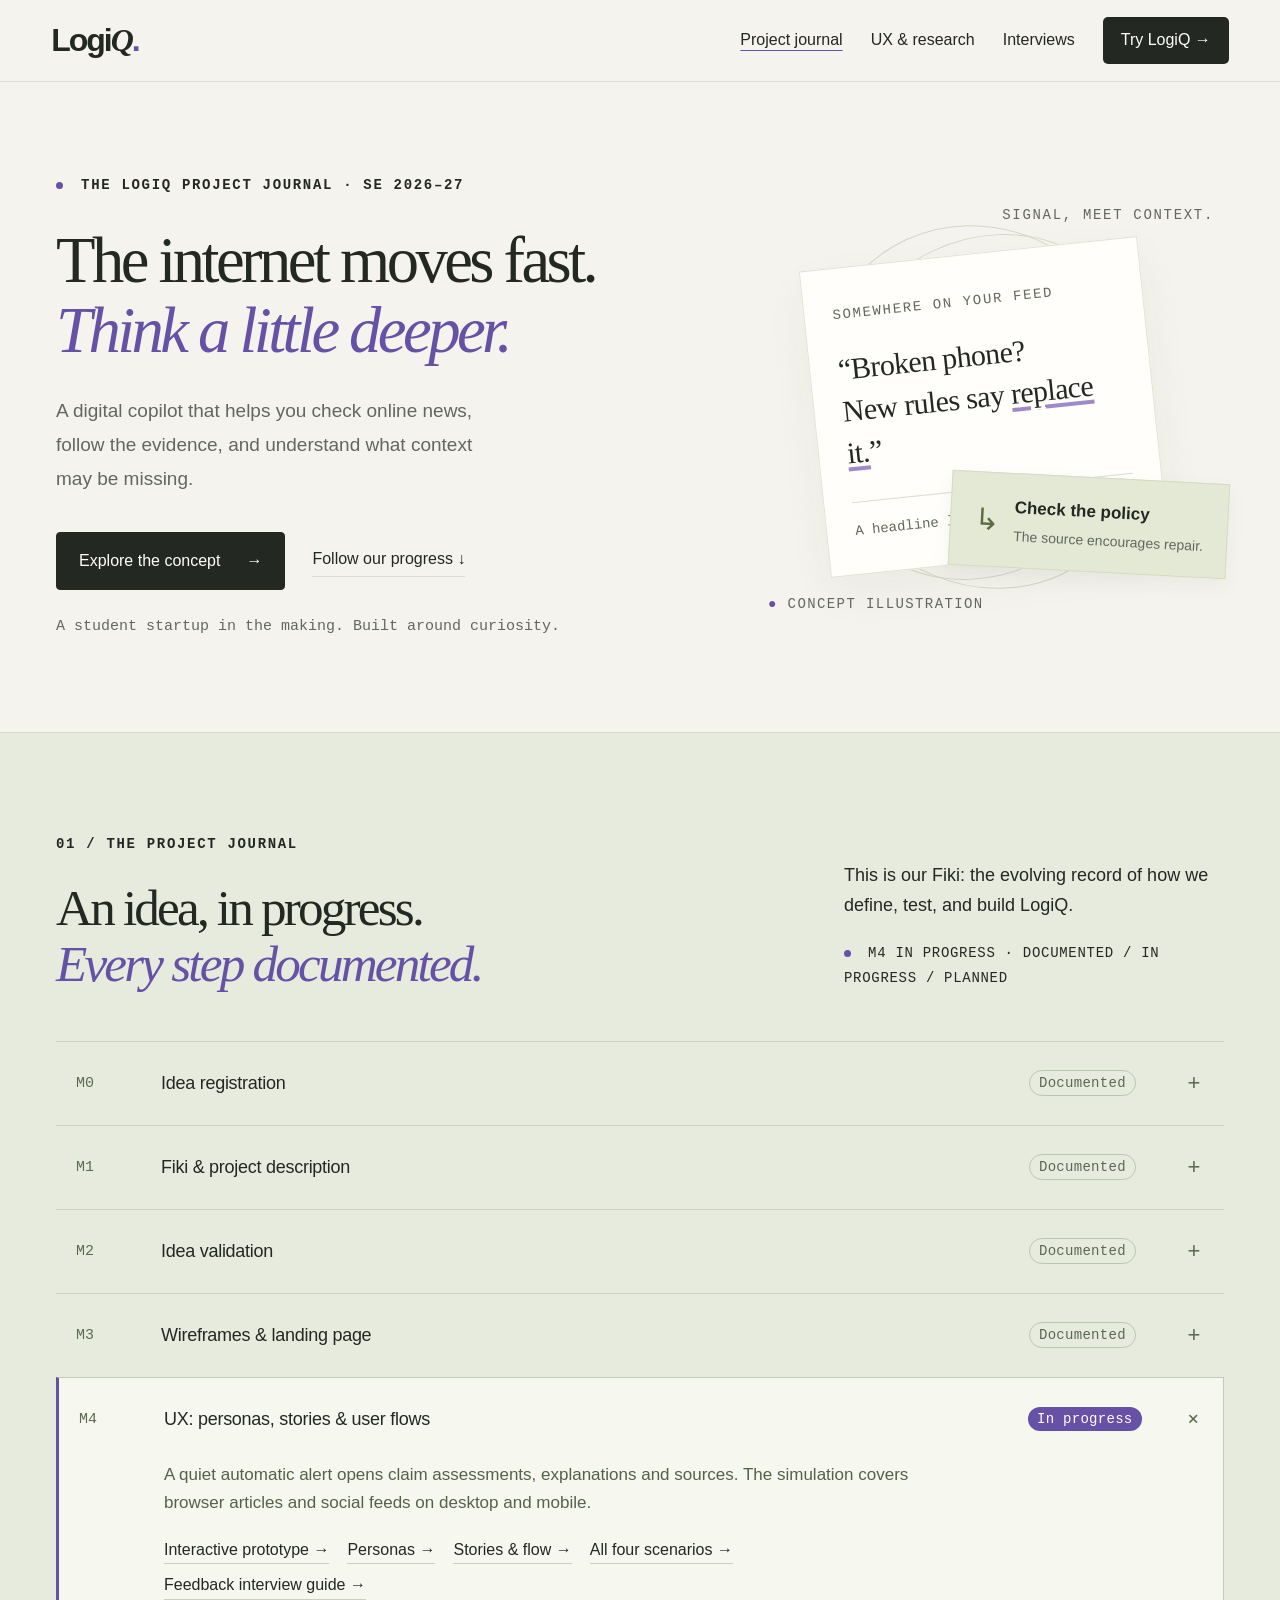
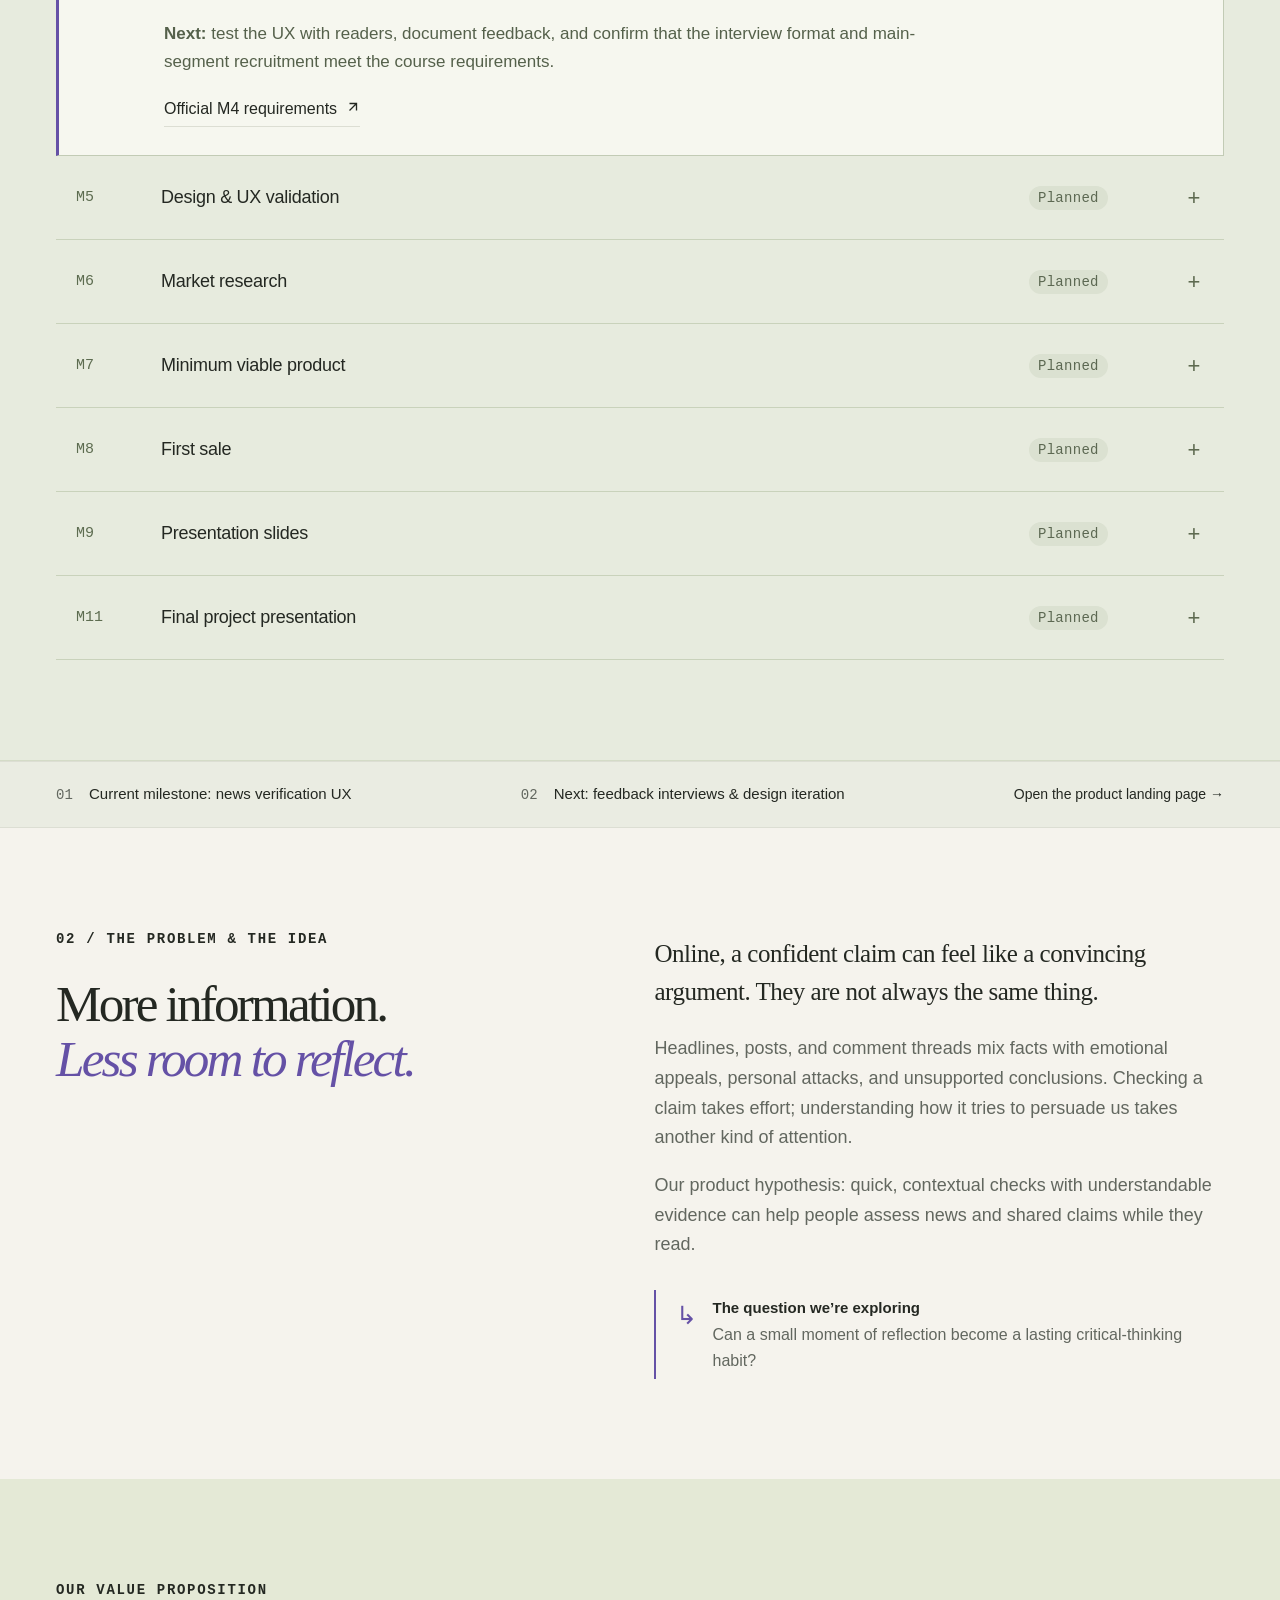
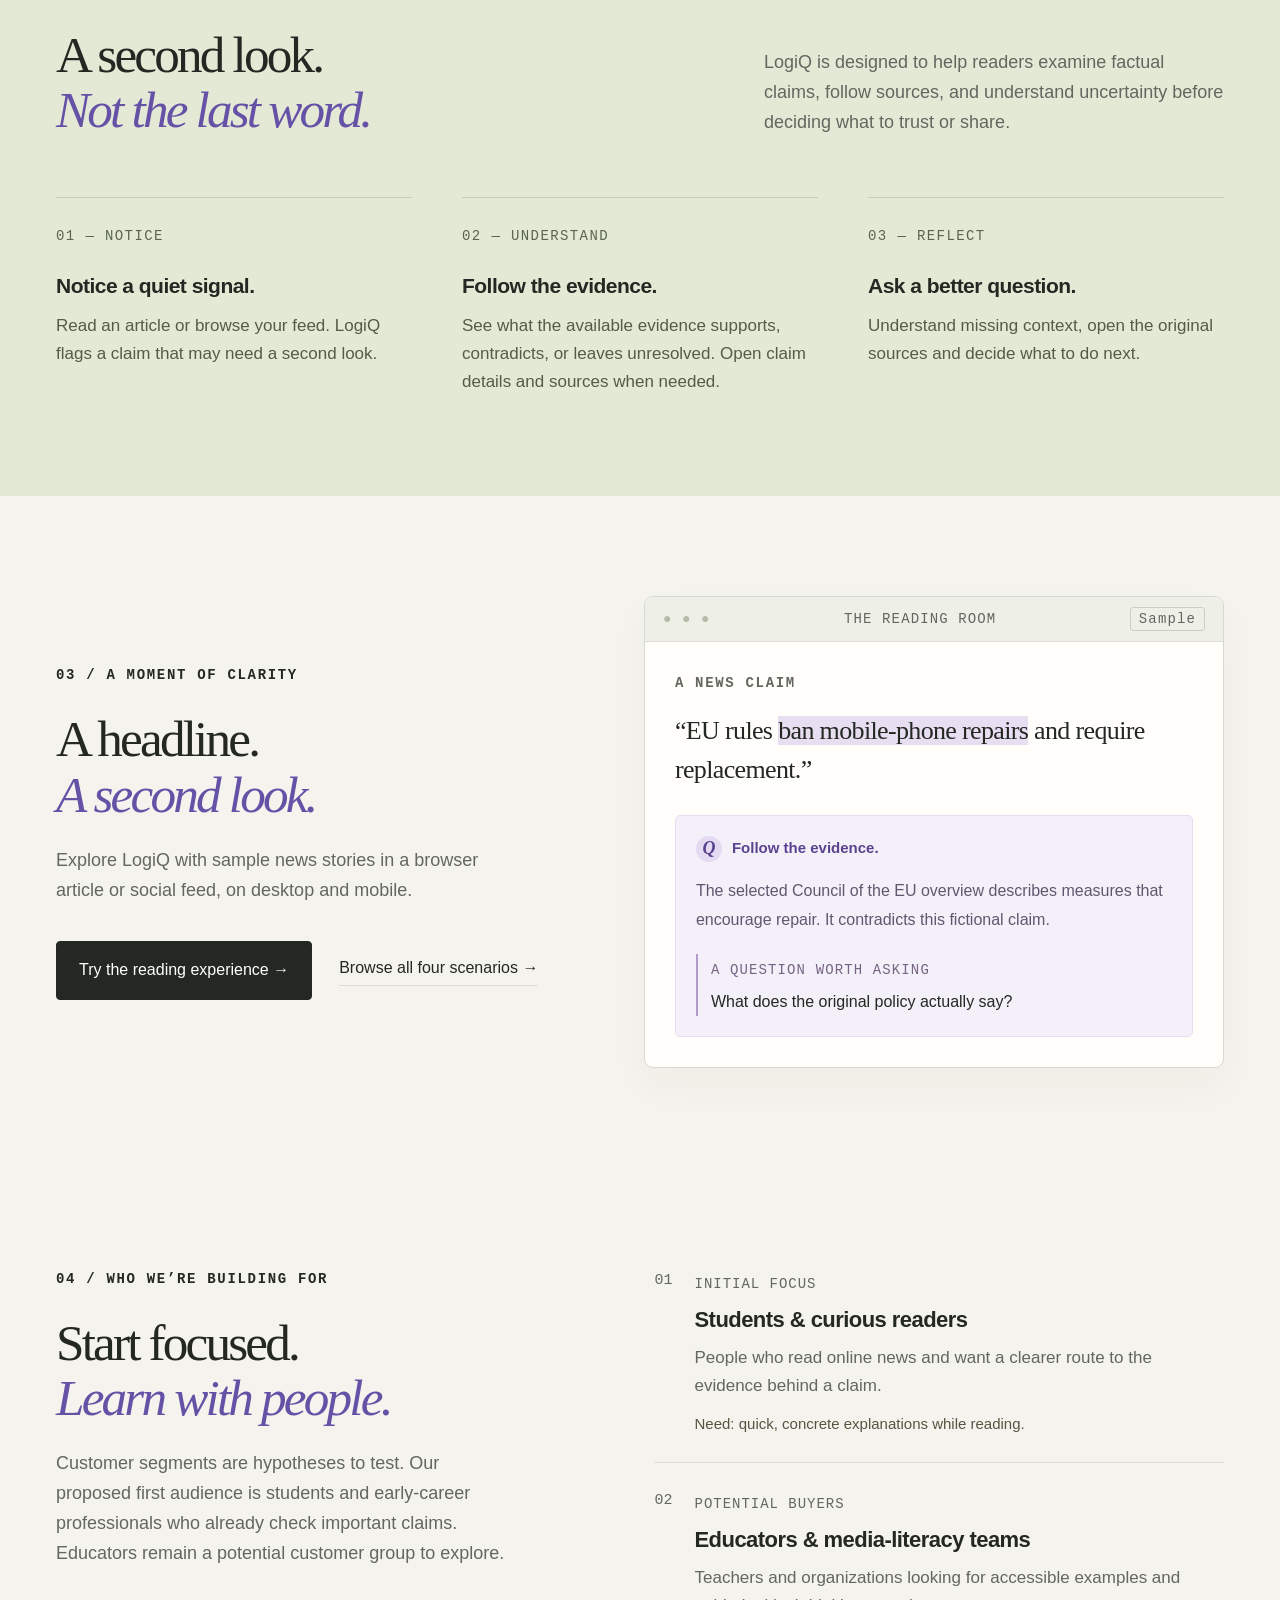
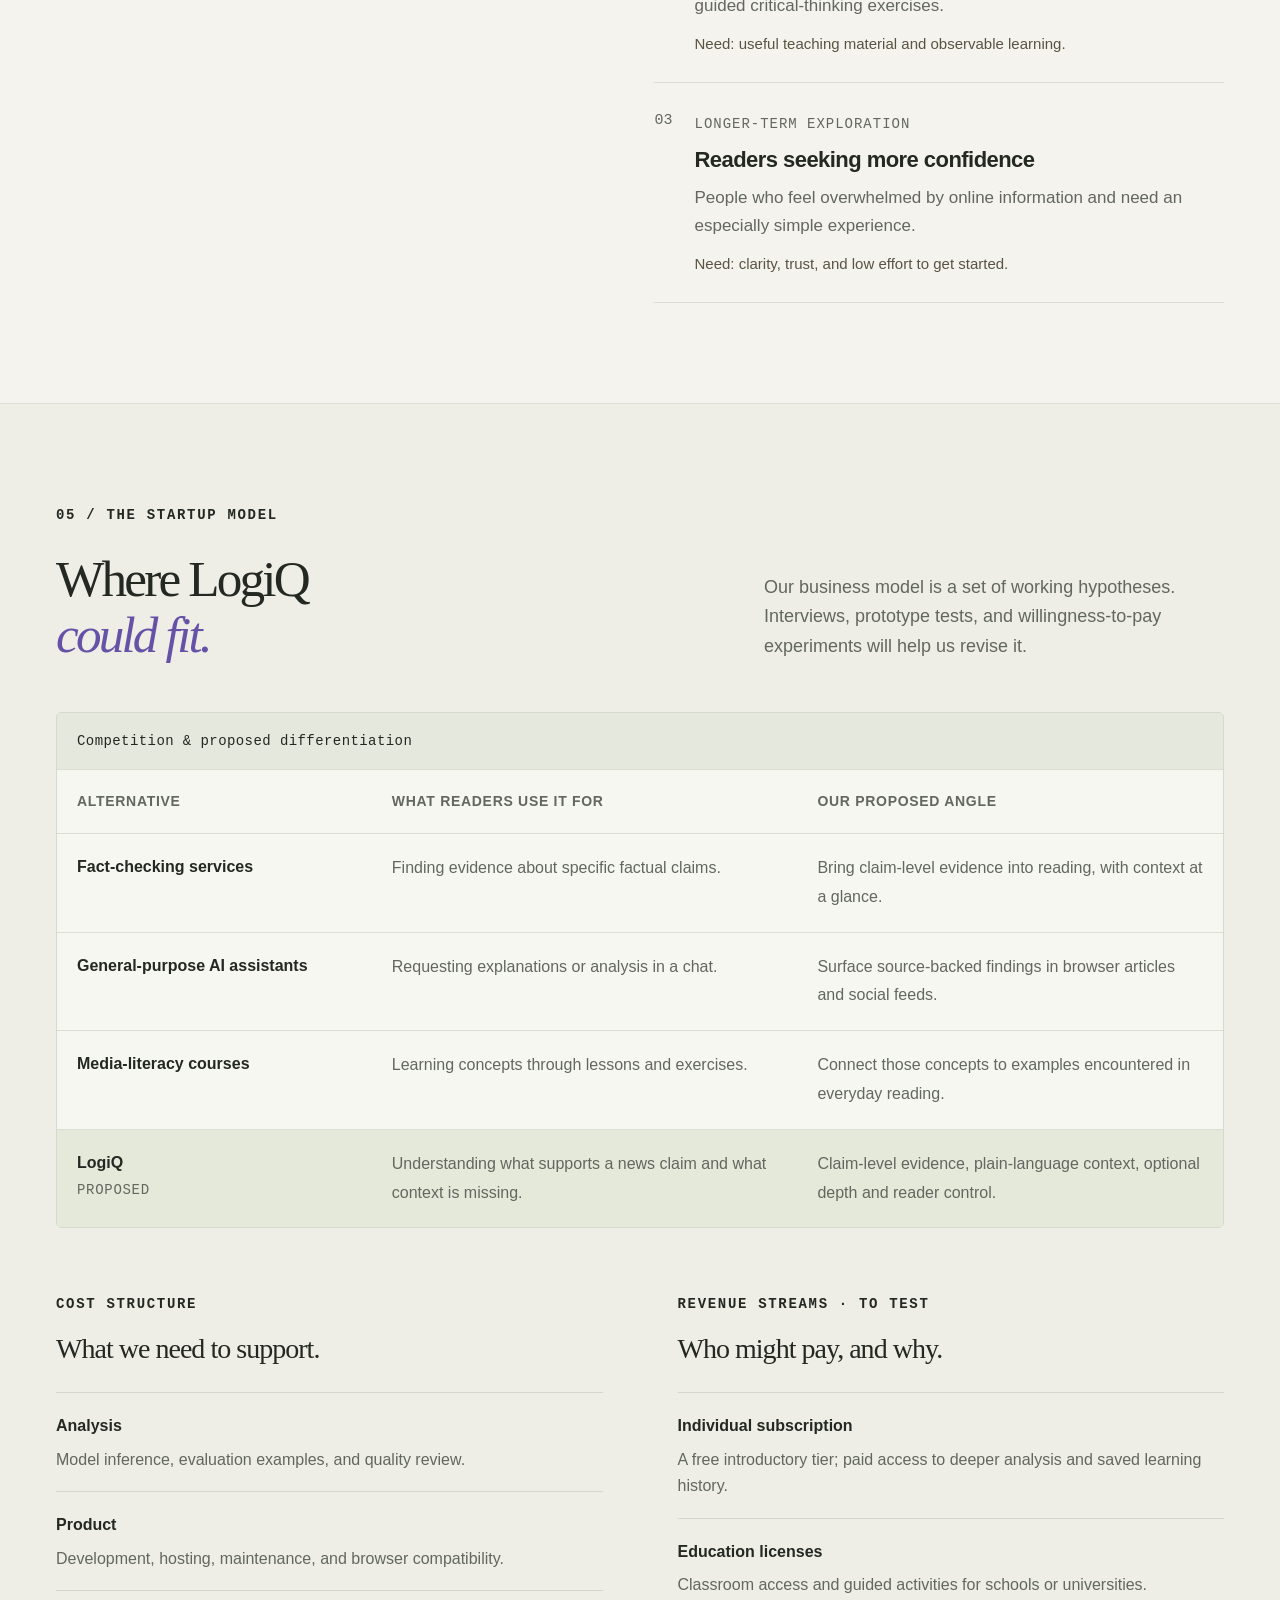
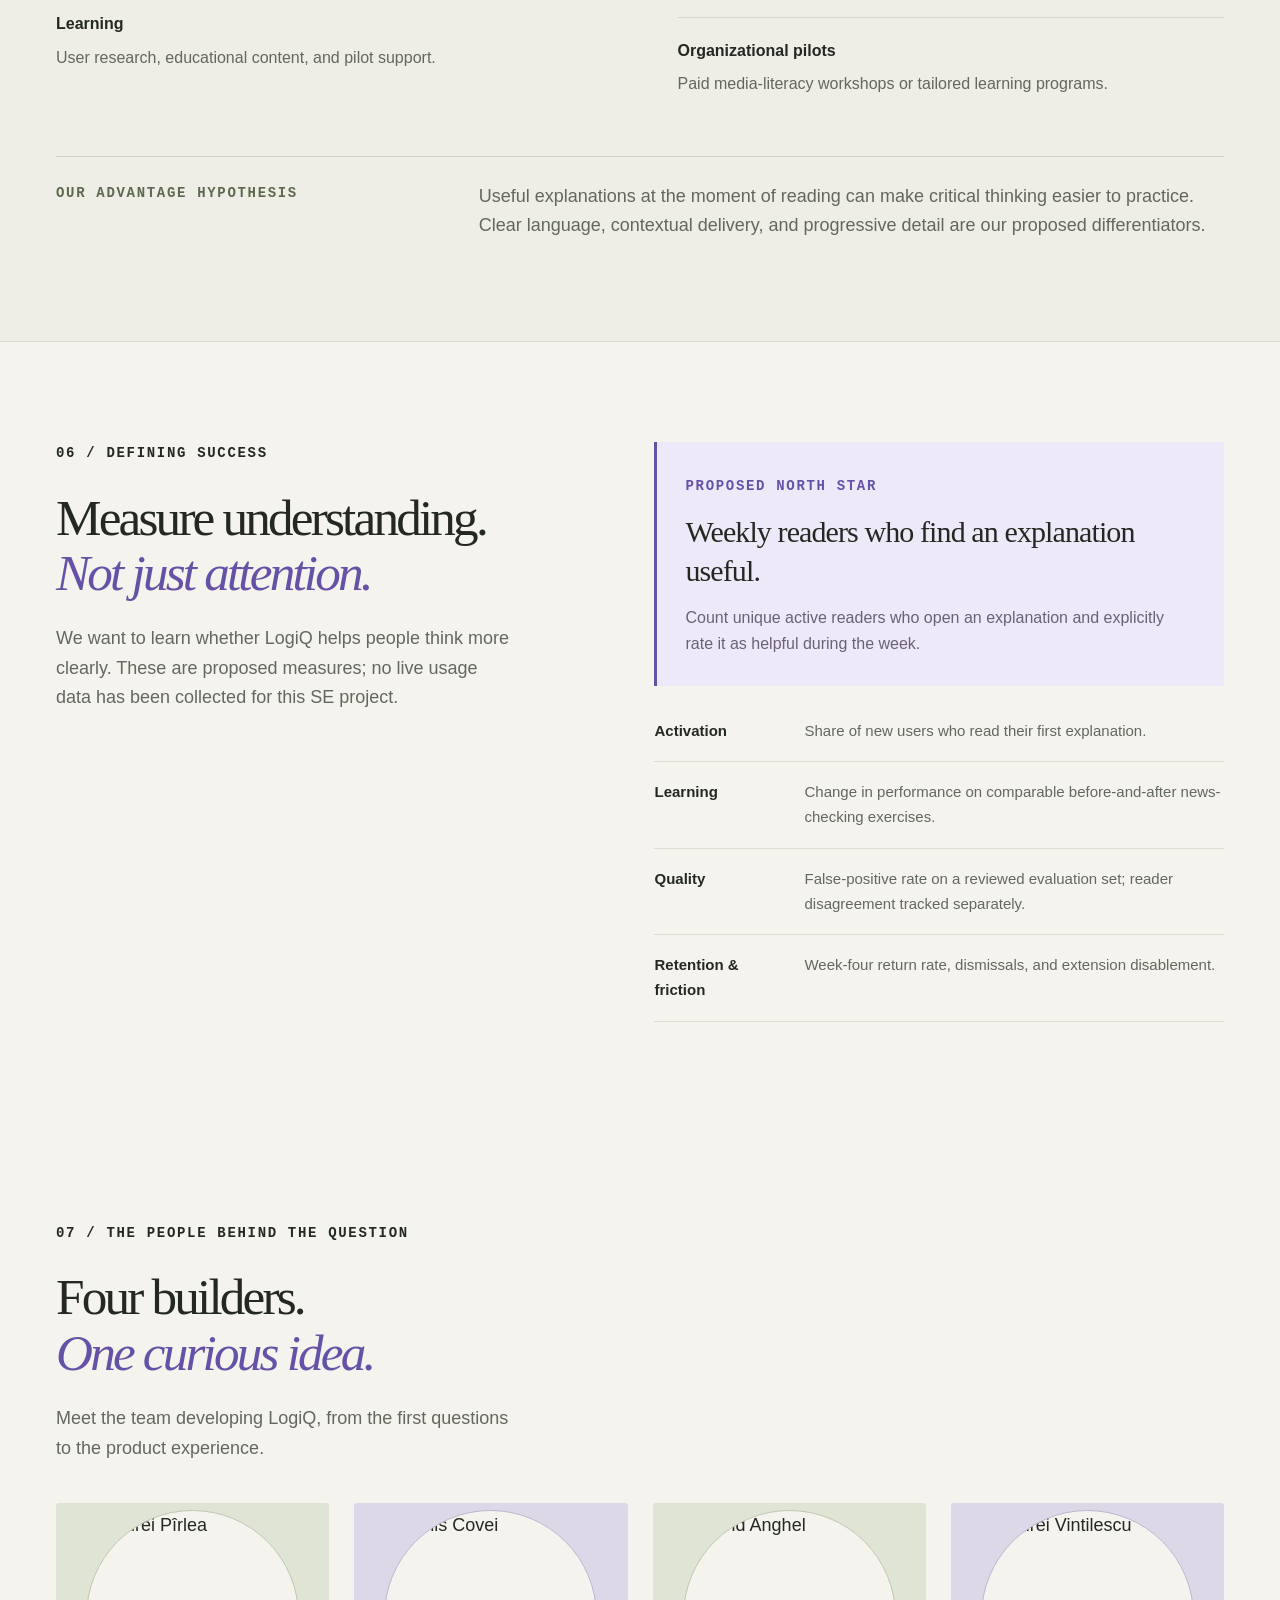
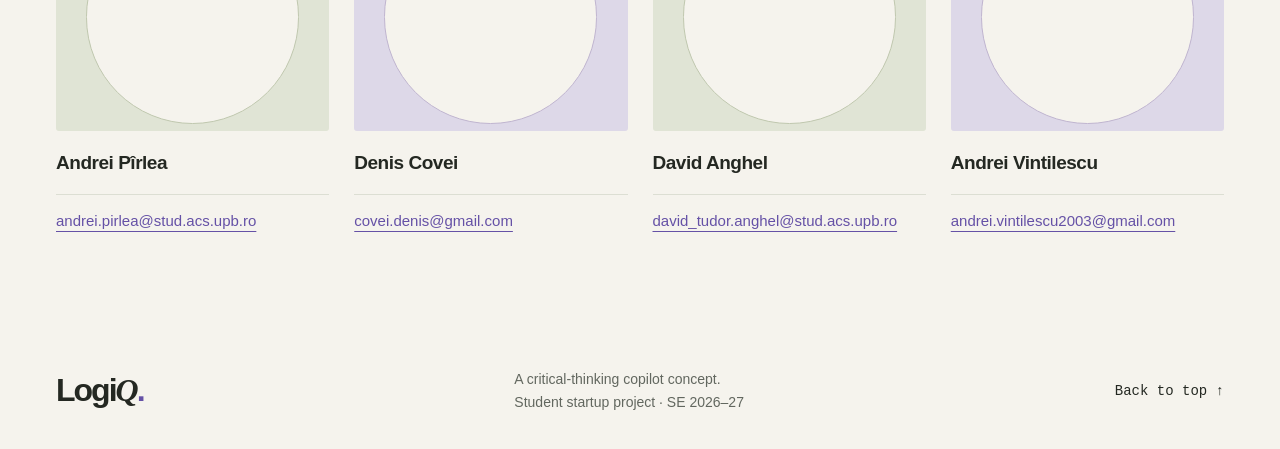
==== commit a6f497f6: "Simplify the project journal and improve desktop and mobile UX" ====
--- a/index.html
+++ b/index.html
@@ -9,16 +9,10 @@
   <link rel="icon" href="./assets/favicon.svg" type="image/svg+xml">
   <link rel="stylesheet" href="./styles.css">
   <link rel="stylesheet" href="./m4.css?v=quiet-2">
-</head>
+<link rel="stylesheet" href="./site-ui.css?v=responsive-1"><script src="./site.js?v=responsive-1" defer></script></head>
 <body>
   <a class="skip-link" href="#main">Skip to content</a>
-  <header class="site-header">
-    <a href="#" class="wordmark" aria-label="LogiQ home">Logi<span>Q</span><span class="brand-dot">.</span></a>
-    <nav aria-label="Main navigation">
-      <a href="#journey">The journey</a><a href="#idea">The idea</a><a href="#model">The model</a><a href="#team">The team</a><a href="./interviews.html">Interviews</a>
-    </nav>
-    <a class="header-link" href="https://github.com/andrei-27/logiq-fiki" target="_blank" rel="noopener noreferrer">Project repo <span aria-hidden="true">↗</span></a>
-  </header>
+  <header class="site-header global-header"><a class="wordmark" href="./index.html" aria-label="LogiQ project home">Logi<span>Q</span><span class="brand-dot">.</span></a><button type="button" class="menu-toggle" aria-expanded="false" aria-controls="global-nav" hidden>Menu <span aria-hidden="true">+</span></button><nav id="global-nav" aria-label="Main navigation"><a href="./index.html#journey">Project journal</a><a href="./ux.html">UX & research</a><a href="./interviews.html">Interviews</a><a class="nav-cta" href="./news.html">Try LogiQ →</a></nav></header>
 
   <main id="main">
     <section class="hero container" aria-labelledby="hero-title">
@@ -26,7 +20,7 @@
         <p class="eyebrow"><span class="live-dot" aria-hidden="true"></span> THE LOGIQ PROJECT JOURNAL · SE 2026–27</p>
         <h1 id="hero-title">The internet moves fast.<br><em>Think a little deeper.</em></h1>
         <p class="hero-description">A digital copilot that helps you check online news, follow the evidence, and understand what context may be missing.</p>
-        <div class="hero-actions"><a class="button button-dark" href="./news.html">Explore the concept <span aria-hidden="true">↗</span></a><a class="text-link" href="#journey">Follow our progress <span aria-hidden="true">↓</span></a></div>
+        <div class="hero-actions"><a class="button button-dark" href="./news.html">Explore the concept <span aria-hidden="true">→</span></a><a class="text-link" href="#journey">Follow our progress <span aria-hidden="true">↓</span></a></div>
         <p class="hero-footnote">A student startup in the making. Built around curiosity.</p>
       </div>
       <div class="hero-art" aria-label="Illustration of a news claim being checked">
@@ -38,68 +32,25 @@
       </div>
     </section>
 
-    <section id="journey" class="journey-section"><div class="container section"><div class="section-heading inline-heading"><div><p class="eyebrow">01 / THE PROJECT JOURNAL</p><h2>An idea, in progress.<br><em>Every step documented.</em></h2></div><div><p>This is our Fiki: the evolving record of how we define, test, and build LogiQ.</p><span class="status-legend"><span class="live-dot" aria-hidden="true"></span> CURRENT FOCUS: M4</span></div></div>
+    <section id="journey" class="journey-section"><div class="container section"><div class="section-heading inline-heading"><div><p class="eyebrow">01 / THE PROJECT JOURNAL</p><h2>An idea, in progress.<br><em>Every step documented.</em></h2></div><div><p>This is our Fiki: the evolving record of how we define, test, and build LogiQ.</p><span class="status-legend"><span class="live-dot" aria-hidden="true"></span> M4 IN PROGRESS · DOCUMENTED / IN PROGRESS / PLANNED</span></div></div>
       <div class="milestone-list">
-        <details class="milestone"><summary><span class="milestone-number">M0</span><span class="milestone-title">Idea registration</span><span class="status status-defined">Idea defined</span><span class="expand-icon" aria-hidden="true">+</span></summary><div class="milestone-content"><p>LogiQ’s starting concept is a digital copilot for critical thinking. It aims to highlight potentially problematic reasoning and explain it in accessible language.</p><p class="small-note">This status describes the idea’s definition, not confirmation of course registration.</p></div></details>
-        <details class="milestone"><summary><span class="milestone-number">M1</span><span class="milestone-title">Fiki & project description</span><span class="status status-defined">Documented</span><span class="expand-icon" aria-hidden="true">+</span></summary><div class="milestone-content"><p class="eyebrow">19 OCTOBER 2026 · PROJECT DEFINITION</p><p>This page presents the problem, proposed solution, customer segments, competitive positioning, metrics, costs, revenue hypotheses, and team.</p><div class="milestone-links"><a href="#idea">Problem & solution ↗</a><a href="#audience">Customer segments ↗</a><a href="#model">Business model ↗</a><a href="#metrics">Key metrics ↗</a><a href="#team">Team ↗</a></div><p><strong>Next decisions:</strong> use customer discovery to test whether the problem exists before pitching a solution.</p><a class="text-link" href="https://ocw.cs.pub.ro/courses/se/project/milestones/m1" target="_blank" rel="noopener noreferrer">Official M1 requirements ↗</a></div></details>
-        <details class="milestone" id="m2"><summary><span class="milestone-number">M2</span><span class="milestone-title">Idea validation</span><span class="status status-defined">Documented</span><span class="expand-icon" aria-hidden="true">+</span></summary><div class="milestone-content m2-content"><p class="eyebrow">02 NOVEMBER 2026 · VALIDATION 1 (IDEA)</p>
-<p>M1 framed the problem as a hypothesis: online content mixes claims with persuasive framing, which can make evaluation effortful. We hypothesize that a brief, contextual explanation and a question about missing evidence could help readers assess arguments while reading.</p><p>To test the problem, we talk to people through recorded interviews, chat interviews and an online survey. Their answers are on the Interviews and Findings pages, and new survey responses appear there automatically once their authors consent to it. Most conversations focus on the problem rather than on LogiQ itself, so the solution is still largely untested.</p>
-<div class="m2-actions"><a class="button button-dark" href="https://docs.google.com/forms/d/e/1FAIpQLSe82ZtVTgC3aXJwMPEf3MrmYU-SiMWx-4xmwU0hlK-8k3c6nw/viewform" target="_blank" rel="noopener noreferrer">Open the online survey <span aria-hidden="true">↗</span></a><a class="button button-outline" href="./interviews.html">Browse interviews and responses <span aria-hidden="true">→</span></a><a class="button button-outline" href="./findings.html">Findings: what each participant said <span aria-hidden="true">→</span></a></div>
-<p class="small-note">What each participant said is on the <a href="./findings.html">findings page</a>. The sections below are our interpretation, and we revise them as new interviews and survey responses come in.</p>
-<h3>Interview questions</h3><p class="small-note">These are the customer-discovery questions we use for M2 interviews and the survey. Interviews are held in the participant’s language; transcripts include the original dialogue and an English translation where needed.</p>
-<ol class="interview-questions"><li>Think about the last time you encountered an online claim or argument that you wanted to evaluate. What happened?</li><li>What were you trying to accomplish in that situation, and why did the argument matter to you?</li><li>How did you decide whether the argument was convincing? Walk me through what you actually did.</li><li>What, if anything, was difficult, time-consuming, or left unresolved during that process?</li><li>Can you recall an occasion when you decided not to investigate an online argument? What made you move on?</li><li>What tools, resources, or people have you turned to when trying to understand an argument? Tell me about the last time you used them.</li><li>Do you know anyone, especially someone close to you, who has recently believed fake news or internet propaganda and used it to try to win an argument?</li><li>Do you think it’s hard to spot fake news in the new era, especially in the last few years, when creating pieces of misinformation with AI help has become easier than ever?</li></ol>
-<h3>What we’re learning</h3><p class="small-note">Early patterns from the conversations so far, not representative results.</p>
-<ul class="evidence-list"><li><strong>People check sources, not reasoning.</strong> When a claim seems doubtful, participants search for it, compare how different outlets report it, or look for a credible, independent source. So far nobody has described examining how an argument reasons, which is the step LogiQ is built around; the closest was noticing exaggerated headlines and imprecise wording in a familiar field. Our questions haven’t asked about this directly yet, so we can’t rule it out.</li>
-<li><strong>Understanding can be the hard part.</strong> Incomplete information, unfamiliar wording, and stories that point to references instead of explaining them can leave people unsure, even when the source is official.</li>
-<li><strong>Effort depends on what’s at stake.</strong> People dig in when a claim affects them, such as an investment decision, and let it go when the topic feels unimportant or something else takes their attention.</li>
-<li><strong>The hard part is often other people.</strong> Checking a claim for yourself seems manageable, although claims that aren’t clear-cut take longer. Conversations kept turning, partly prompted by our questions, to friends or relatives who believe something false and are hard to persuade.</li>
-<li><strong>Trust in AI cuts both ways.</strong> Some participants already use AI assistants to gather sources; others avoid AI-generated content or see it as a source of misinformation. Some also see a role for publishers and stricter rules, not only for individual readers. A tool like LogiQ would need to show its reasoning rather than ask to be trusted.</li>
-<li><strong>LogiQ’s purpose has to be obvious.</strong> Where the idea came up, the reaction was curious but cautious: interesting if done well, but not clear enough about what it does.</li></ul>
-<h3>Effect on the product and its assumptions</h3><p>Our core assumption, that readers want help understanding how an argument works while they read, is still open. What we have heard so far points to a few changes worth testing in the LogiQ prototype:</p>
-<ul class="evidence-list"><li><strong>Start from the evidence.</strong> People already check sources, so an explanation could point to the missing evidence or a source worth checking, not only name a reasoning flaw.</li>
-<li><strong>Clarify the wording.</strong> Explain unfamiliar terms and summarise what a referenced source actually says, since unclear wording can block understanding before reasoning even comes into play.</li>
-<li><strong>Keep it effortless.</strong> People skip checks that feel unimportant, so LogiQ should be quick to use, easy to ignore, and most helpful when a claim matters to the reader.</li>
-<li><strong>Make it easy to share.</strong> A short, plain explanation could help someone talk a friend or relative through why a claim is misleading.</li>
-<li><strong>Explain, don’t judge.</strong> Show why a passage is flagged instead of giving an AI verdict, so people who distrust AI can follow the reasoning themselves.</li>
-<li><strong>Say what LogiQ is in one sentence.</strong> The landing page should make its purpose clear at a glance.</li></ul>
-<p>We are not changing the target segment yet. The people we have spoken to don’t yet show whether “students &amp; curious readers” is the right first audience. Groups worth exploring include people judging high-stakes claims such as personal finance, people trying to correct friends or family, and educators.</p>
-<h3>Validation decision</h3><p><strong>Not ready for Customer Validation (testing selling) yet.</strong> Our conversations show that people do run into questionable claims online, but not yet that the problem LogiQ addresses feels urgent enough to pay for a solution:</p>
-<ul class="evidence-list"><li>The pains we hear about most are time, unclear or incomplete information, and persuading others, rather than difficulty judging an argument’s reasoning.</li>
-<li>People often let questionable claims go, which suggests the problem may not feel urgent.</li>
-<li>Free tools already cover much of what people do today: search engines, community notes and AI assistants.</li>
-<li>We haven’t tested the solution or willingness to pay, and we haven’t documented how participants were recruited, so we can’t yet name a clear customer segment.</li>
-<li>Some of our interview questions were leading, which weakens the evidence.</li></ul>
-<p><strong>What would change this decision:</strong> consistent evidence, from a clearly defined group, that judging arguments is a real and recurring difficulty, plus a positive response to the LogiQ prototype.</p>
-<p><strong>Next:</strong> keep reviewing interviews and survey responses as they arrive, check the transcripts against the audio, define one segment and document how we recruit, and use the LogiQ prototype and landing page to test whether people understand and want LogiQ.</p></div></details>
+        <details class="milestone"><summary><span class="milestone-number">M0</span><span class="milestone-title">Idea registration</span><span class="status status-defined">Documented</span><span class="expand-icon" aria-hidden="true">+</span></summary><div class="milestone-content"><div class="milestone-deliverables"><p>LogiQ is a digital reading companion concept: it helps readers examine online news claims, follow sources and notice missing context.</p><p class="small-note">Idea defined; course registration is not confirmed here.</p></div><a class="text-link requirements-link" href="https://ocw.cs.pub.ro/courses/se/project/milestones/m0" target="_blank" rel="noopener noreferrer">Official M0 requirements <svg class="external-icon" viewBox="0 0 16 16" aria-hidden="true"><path d="M4 12 12 4M4 4h8v8" fill="none" stroke="currentColor" stroke-width="1.5"/></svg></a></div></details>
+        <details class="milestone"><summary><span class="milestone-number">M1</span><span class="milestone-title">Fiki & project description</span><span class="status status-defined">Documented</span><span class="expand-icon" aria-hidden="true">+</span></summary><div class="milestone-content"><div class="milestone-deliverables"><p>The Fiki brings together the problem, proposed solution, audience, business hypotheses and team.</p><div class="milestone-links"><a href="#idea">Problem & solution ↓</a><a href="#audience">Audience ↓</a><a href="#model">Business model ↓</a><a href="#metrics">Metrics ↓</a><a href="#team">Team ↓</a></div></div><a class="text-link requirements-link" href="https://ocw.cs.pub.ro/courses/se/project/milestones/m1" target="_blank" rel="noopener noreferrer">Official M1 requirements <svg class="external-icon" viewBox="0 0 16 16" aria-hidden="true"><path d="M4 12 12 4M4 4h8v8" fill="none" stroke="currentColor" stroke-width="1.5"/></svg></a></div></details>
+        <details class="milestone" id="m2"><summary><span class="milestone-number">M2</span><span class="milestone-title">Idea validation</span><span class="status status-defined">Documented</span><span class="expand-icon" aria-hidden="true">+</span></summary><div class="milestone-content"><div class="milestone-deliverables"><p>Recorded interviews, a chat interview and a survey explore how people check questionable news. Source credibility, missing context and the effort of checking recur in the conversations.</p><p>These findings guide the claim-level explanations and source links in the prototype. Demand, the first customer segment and willingness to pay still need testing.</p><div class="milestone-links"><a href="./interviews.html">Interviews & responses →</a><a href="./findings.html#interpretation">Findings & validation decision →</a></div></div><a class="text-link requirements-link" href="https://ocw.cs.pub.ro/courses/se/project/milestones/m2" target="_blank" rel="noopener noreferrer">Official M2 requirements <svg class="external-icon" viewBox="0 0 16 16" aria-hidden="true"><path d="M4 12 12 4M4 4h8v8" fill="none" stroke="currentColor" stroke-width="1.5"/></svg></a></div></details>
         <details class="milestone" id="m3">
-          <summary><span class="milestone-number">M3</span><span class="milestone-title">Wireframes &amp; landing page</span><span class="status status-defined">Documented</span><span class="expand-icon" aria-hidden="true">+</span></summary>
-          <div class="milestone-content m2-content"><p>Explore LogiQ’s interface, reading scenarios and product landing page.</p><div class="m2-actions"><a class="button button-dark" href="./ux.html#wireframes">Browse the wireframes →</a><a class="button button-outline" href="./landing.html">Open the landing page ↗</a></div><a class="text-link" href="https://ocw.cs.pub.ro/courses/se/project/milestones/m3" target="_blank" rel="noopener noreferrer">Official M3 requirements ↗</a></div>
-        </details>
+          <summary><span class="milestone-number">M3</span><span class="milestone-title">Wireframes &amp; landing page</span><span class="status status-defined">Documented</span><span class="expand-icon" aria-hidden="true">+</span></summary><div class="milestone-content"><div class="milestone-deliverables"><p>The interface concept and product landing page show how LogiQ fits into everyday news reading.</p><div class="milestone-links"><a href="./ux.html#wireframes">Interface mockups →</a><a href="./landing.html">Product landing page →</a></div><p class="small-note">The mockups describe the screens; M4 documents the personas, tasks and interactions behind them.</p></div><a class="text-link requirements-link" href="https://ocw.cs.pub.ro/courses/se/project/milestones/m3" target="_blank" rel="noopener noreferrer">Official M3 requirements <svg class="external-icon" viewBox="0 0 16 16" aria-hidden="true"><path d="M4 12 12 4M4 4h8v8" fill="none" stroke="currentColor" stroke-width="1.5"/></svg></a></div></details>
         <details class="milestone current" id="m4" open>
-          <summary><span class="milestone-number">M4</span><span class="milestone-title">UX: personas, stories &amp; user flows</span><span class="status status-current">UX ready</span><span class="expand-icon" aria-hidden="true">+</span></summary>
-          <div class="milestone-content m2-content">
-            <p class="eyebrow">16 NOVEMBER 2026 · USER EXPERIENCE</p>
-            <h3>News verification, while you read</h3>
-            <p>LogiQ starts with a news article or shared claim. Readers can inspect individual claims, their evidence, missing context and uncertainty.</p>
-            <div class="m4-preview-card"><h3>Try the automatic reading companion</h3><p>Read browser articles or social posts on desktop and mobile. A branded LogiQ alert appears automatically and expands into findings, explanations and sources.</p><div class="m2-actions"><a class="button button-dark" href="./news.html">Try the M4 prototype →</a><a class="button button-outline" href="./ux.html">Personas, stories &amp; flows →</a></div></div>
-            <h3>Research and design decisions</h3>
-            <p>Interviews suggest that source checking, incomplete information, and effort matter to readers. The UX documentation connects those observations to specific design decisions and questions for follow-up interviews.</p>
-            <ul class="evidence-list"><li><a href="./ux.html#persona">Two personas: Alex and Elena</a>, covering an experienced source-checker and an older reader with less experience recognizing misleading news.</li><li><a href="./ux.html#stories">Five user stories with acceptance criteria</a> and <a href="./ux.html#flows">a simple read → alert → expand → continue flow</a>.</li><li><a href="./ux.html#wireframes">Complete browser and social-feed wireframes for desktop and mobile</a>.</li><li><a href="./ux.html#test">A task-based feedback interview guide</a>, ready for the next research sessions.</li></ul>
-            <p>The three sample stories cover a contradicted claim, missing context and insufficient evidence. Detection is simulated. Feedback sessions can be documented after participants try the design.</p>
-            <div class="milestone-links"><a href="./interviews.html">Interviews ↗</a><a href="./findings.html">Findings ↗</a></div>
-            <a class="text-link" href="https://ocw.cs.pub.ro/courses/se/project/milestones/m4" target="_blank" rel="noopener noreferrer">Official M4 requirements ↗</a>
-          </div>
-        </details>
-        <details class="milestone"><summary><span class="milestone-number">M5</span><span class="milestone-title">Design & UX validation</span><span class="status">Planned</span><span class="expand-icon" aria-hidden="true">+</span></summary><div class="milestone-content"><p>Test whether users notice an insight, understand its explanation, and can disagree or dismiss it. Look for confusing labels and unnecessary interruptions.</p><p><strong>Evidence to add:</strong> tasks, observations, and before-and-after design changes.</p></div></details>
-        <details class="milestone"><summary><span class="milestone-number">M6</span><span class="milestone-title">Market research</span><span class="status">Planned</span><span class="expand-icon" aria-hidden="true">+</span></summary><div class="milestone-content"><p>Investigate named competitors, distribution channels, likely buyers, and willingness to pay. Separate sourced evidence from estimates.</p><p><strong>Evidence to add:</strong> competitor audit, market assumptions, and pricing experiments.</p></div></details>
-        <details class="milestone"><summary><span class="milestone-number">M7</span><span class="milestone-title">Minimum viable product</span><span class="status">Planned</span><span class="expand-icon" aria-hidden="true">+</span></summary><div class="milestone-content"><p>Build the smallest useful reading-and-explanation flow. Evaluate analysis quality on a reviewed sample before expanding content types or automatic detection.</p><p><strong>Evidence to add:</strong> working product, scope, evaluation results, and known limitations.</p></div></details>
-        <details class="milestone"><summary><span class="milestone-number">M8</span><span class="milestone-title">First sale</span><span class="status">Planned</span><span class="expand-icon" aria-hidden="true">+</span></summary><div class="milestone-content"><p>Test a concrete offer with an appropriate customer segment. Document the offer and the outcome honestly, including if no purchase happens.</p><p><strong>Evidence to add:</strong> offer, outreach approach, feedback, and commercial result.</p></div></details>
-        <details class="milestone"><summary><span class="milestone-number">M9</span><span class="milestone-title">Presentation slides</span><span class="status">Planned</span><span class="expand-icon" aria-hidden="true">+</span></summary><div class="milestone-content"><p>Tell the project’s story through the problem, evidence, product, business model, and lessons learned.</p><p><strong>Evidence to add:</strong> final slide deck and demonstration materials.</p></div></details>
-        <details class="milestone"><summary><span class="milestone-number">M11</span><span class="milestone-title">Final project presentation</span><span class="status">Planned</span><span class="expand-icon" aria-hidden="true">+</span></summary><div class="milestone-content"><p>Consolidate the Fiki into a final record of what was built, what was validated, and what remains uncertain.</p><p><strong>Evidence to add:</strong> final demo, results, retrospective, and next steps.</p></div></details>
+          <summary><span class="milestone-number">M4</span><span class="milestone-title">UX: personas, stories &amp; user flows</span><span class="status status-current">In progress</span><span class="expand-icon" aria-hidden="true">+</span></summary><div class="milestone-content"><div class="milestone-deliverables"><p>A quiet automatic alert opens claim assessments, explanations and sources. The simulation covers browser articles and social feeds on desktop and mobile.</p><div class="milestone-links"><a href="./news.html">Interactive prototype →</a><a href="./ux.html#persona">Personas →</a><a href="./ux.html#stories">Stories & flow →</a><a href="./ux.html#wireframes">All four scenarios →</a><a href="./ux.html#test">Feedback interview guide →</a></div><p><strong>Next:</strong> test the UX with readers, document feedback, and confirm that the interview format and main-segment recruitment meet the course requirements.</p></div><a class="text-link requirements-link" href="https://ocw.cs.pub.ro/courses/se/project/milestones/m4" target="_blank" rel="noopener noreferrer">Official M4 requirements <svg class="external-icon" viewBox="0 0 16 16" aria-hidden="true"><path d="M4 12 12 4M4 4h8v8" fill="none" stroke="currentColor" stroke-width="1.5"/></svg></a></div></details>
+        <details class="milestone"><summary><span class="milestone-number">M5</span><span class="milestone-title">Design & UX validation</span><span class="status">Planned</span><span class="expand-icon" aria-hidden="true">+</span></summary><div class="milestone-content"><div class="milestone-deliverables"><p>Test whether users notice an insight, understand its explanation, and can disagree or dismiss it. Look for confusing labels and unnecessary interruptions.</p><p><strong>Evidence to add:</strong> tasks, observations, and before-and-after design changes.</p></div><a class="text-link requirements-link" href="https://ocw.cs.pub.ro/courses/se/project/milestones/m5" target="_blank" rel="noopener noreferrer">Official M5 requirements <svg class="external-icon" viewBox="0 0 16 16" aria-hidden="true"><path d="M4 12 12 4M4 4h8v8" fill="none" stroke="currentColor" stroke-width="1.5"/></svg></a></div></details>
+        <details class="milestone"><summary><span class="milestone-number">M6</span><span class="milestone-title">Market research</span><span class="status">Planned</span><span class="expand-icon" aria-hidden="true">+</span></summary><div class="milestone-content"><div class="milestone-deliverables"><p>Investigate named competitors, distribution channels, likely buyers, and willingness to pay. Separate sourced evidence from estimates.</p><p><strong>Evidence to add:</strong> competitor audit, market assumptions, and pricing experiments.</p></div><a class="text-link requirements-link" href="https://ocw.cs.pub.ro/courses/se/project/milestones/m6" target="_blank" rel="noopener noreferrer">Official M6 requirements <svg class="external-icon" viewBox="0 0 16 16" aria-hidden="true"><path d="M4 12 12 4M4 4h8v8" fill="none" stroke="currentColor" stroke-width="1.5"/></svg></a></div></details>
+        <details class="milestone"><summary><span class="milestone-number">M7</span><span class="milestone-title">Minimum viable product</span><span class="status">Planned</span><span class="expand-icon" aria-hidden="true">+</span></summary><div class="milestone-content"><div class="milestone-deliverables"><p>Build the smallest useful reading-and-explanation flow. Evaluate analysis quality on a reviewed sample before expanding content types or automatic detection.</p><p><strong>Evidence to add:</strong> working product, scope, evaluation results, and known limitations.</p></div><a class="text-link requirements-link" href="https://ocw.cs.pub.ro/courses/se/project/milestones/m7" target="_blank" rel="noopener noreferrer">Official M7 requirements <svg class="external-icon" viewBox="0 0 16 16" aria-hidden="true"><path d="M4 12 12 4M4 4h8v8" fill="none" stroke="currentColor" stroke-width="1.5"/></svg></a></div></details>
+        <details class="milestone"><summary><span class="milestone-number">M8</span><span class="milestone-title">First sale</span><span class="status">Planned</span><span class="expand-icon" aria-hidden="true">+</span></summary><div class="milestone-content"><div class="milestone-deliverables"><p>Test a concrete offer with an appropriate customer segment. Document the offer and the outcome honestly, including if no purchase happens.</p><p><strong>Evidence to add:</strong> offer, outreach approach, feedback, and commercial result.</p></div><a class="text-link requirements-link" href="https://ocw.cs.pub.ro/courses/se/project/milestones/m8" target="_blank" rel="noopener noreferrer">Official M8 requirements <svg class="external-icon" viewBox="0 0 16 16" aria-hidden="true"><path d="M4 12 12 4M4 4h8v8" fill="none" stroke="currentColor" stroke-width="1.5"/></svg></a></div></details>
+        <details class="milestone"><summary><span class="milestone-number">M9</span><span class="milestone-title">Presentation slides</span><span class="status">Planned</span><span class="expand-icon" aria-hidden="true">+</span></summary><div class="milestone-content"><div class="milestone-deliverables"><p>Tell the project’s story through the problem, evidence, product, business model, and lessons learned.</p><p><strong>Evidence to add:</strong> final slide deck and demonstration materials.</p></div><a class="text-link requirements-link" href="https://ocw.cs.pub.ro/courses/se/project/milestones/m9" target="_blank" rel="noopener noreferrer">Official M9 requirements <svg class="external-icon" viewBox="0 0 16 16" aria-hidden="true"><path d="M4 12 12 4M4 4h8v8" fill="none" stroke="currentColor" stroke-width="1.5"/></svg></a></div></details>
+        <details class="milestone"><summary><span class="milestone-number">M11</span><span class="milestone-title">Final project presentation</span><span class="status">Planned</span><span class="expand-icon" aria-hidden="true">+</span></summary><div class="milestone-content"><div class="milestone-deliverables"><p>Consolidate the Fiki into a final record of what was built, what was validated, and what remains uncertain.</p><p><strong>Evidence to add:</strong> final demo, results, retrospective, and next steps.</p></div><a class="text-link requirements-link" href="https://ocw.cs.pub.ro/courses/se/project/milestones/m11" target="_blank" rel="noopener noreferrer">Official M11 requirements <svg class="external-icon" viewBox="0 0 16 16" aria-hidden="true"><path d="M4 12 12 4M4 4h8v8" fill="none" stroke="currentColor" stroke-width="1.5"/></svg></a></div></details>
       </div>
     </div></section>
 
-    <div class="project-strip"><div class="container strip-inner"><span><strong>01</strong> Current milestone: news verification UX</span><span><strong>02</strong> Next: feedback interviews &amp; design iteration</span><a href="./landing.html">Open the product landing page <span aria-hidden="true">↗</span></a></div></div>
+    <div class="project-strip"><div class="container strip-inner"><span><strong>01</strong> Current milestone: news verification UX</span><span><strong>02</strong> Next: feedback interviews &amp; design iteration</span><a href="./landing.html">Open the product landing page <span aria-hidden="true">→</span></a></div></div>
 
     <section id="idea" class="container section idea-section">
       <div class="section-heading"><p class="eyebrow">02 / THE PROBLEM & THE IDEA</p><h2>More information.<br><em>Less room to reflect.</em></h2></div>
@@ -112,7 +63,7 @@
     </div></section>
 
     <section id="demo" class="container section demo-section" aria-labelledby="demo-title">
-      <div class="section-heading"><p class="eyebrow">03 / A MOMENT OF CLARITY</p><h2 id="demo-title">A headline.<br><em>A second look.</em></h2><p>Explore LogiQ with sample news stories in a browser article or social feed, on desktop and mobile.</p><div class="hero-actions"><a class="button button-dark" href="./news.html">Try the reading experience →</a><a class="text-link" href="./ux.html#wireframes">Browse all four scenarios ↗</a></div></div>
+      <div class="section-heading"><p class="eyebrow">03 / A MOMENT OF CLARITY</p><h2 id="demo-title">A headline.<br><em>A second look.</em></h2><p>Explore LogiQ with sample news stories in a browser article or social feed, on desktop and mobile.</p><div class="hero-actions"><a class="button button-dark" href="./news.html">Try the reading experience →</a><a class="text-link" href="./ux.html#wireframes">Browse all four scenarios →</a></div></div>
       <div class="demo-window"><div class="window-toolbar"><span class="window-dots" aria-hidden="true">● ● ●</span><span>THE READING ROOM</span><span class="demo-badge">Sample</span></div><div class="demo-content"><p class="eyebrow">A NEWS CLAIM</p><blockquote>“EU rules <mark>ban mobile-phone repairs</mark> and require replacement.”</blockquote><div class="analysis-panel"><div class="analysis-title"><span class="mini-mark" aria-hidden="true">Q</span><span>Follow the evidence.</span></div><p>The selected Council of the EU overview describes measures that encourage repair. It contradicts this fictional claim.</p><div class="question-box"><span>A QUESTION WORTH ASKING</span><p>What does the original policy actually say?</p></div></div></div></div>
     </section>
 
@@ -124,7 +75,7 @@
       <div class="advantage-note"><span class="eyebrow">OUR ADVANTAGE HYPOTHESIS</span><p>Useful explanations at the moment of reading can make critical thinking easier to practice. Clear language, contextual delivery, and progressive detail are our proposed differentiators.</p></div>
     </div></section>
 
-    <section id="metrics" class="container section metrics-section"><div class="section-heading"><p class="eyebrow">06 / DEFINING SUCCESS</p><h2>Measure understanding.<br><em>Not just attention.</em></h2><p>We want to learn whether LogiQ helps people think more clearly. These are proposed measures; no live usage data has been collected for this SE project.</p></div><div class="metrics-body"><div class="north-star"><span class="eyebrow">PROPOSED NORTH STAR</span><h3>Weekly readers who find an explanation useful.</h3><p>Count unique active readers who open an explanation and explicitly rate it as helpful during the week.</p></div><dl class="metric-list"><div><dt>Activation</dt><dd>Share of new users who read their first explanation.</dd></div><div><dt>Learning</dt><dd>Change in performance on comparable before-and-after argument exercises.</dd></div><div><dt>Quality</dt><dd>False-positive rate on a reviewed evaluation set; reader disagreement tracked separately.</dd></div><div><dt>Retention & friction</dt><dd>Week-four return rate, dismissals, and extension disablement.</dd></div></dl></div></section>
+    <section id="metrics" class="container section metrics-section"><div class="section-heading"><p class="eyebrow">06 / DEFINING SUCCESS</p><h2>Measure understanding.<br><em>Not just attention.</em></h2><p>We want to learn whether LogiQ helps people think more clearly. These are proposed measures; no live usage data has been collected for this SE project.</p></div><div class="metrics-body"><div class="north-star"><span class="eyebrow">PROPOSED NORTH STAR</span><h3>Weekly readers who find an explanation useful.</h3><p>Count unique active readers who open an explanation and explicitly rate it as helpful during the week.</p></div><dl class="metric-list"><div><dt>Activation</dt><dd>Share of new users who read their first explanation.</dd></div><div><dt>Learning</dt><dd>Change in performance on comparable before-and-after news-checking exercises.</dd></div><div><dt>Quality</dt><dd>False-positive rate on a reviewed evaluation set; reader disagreement tracked separately.</dd></div><div><dt>Retention & friction</dt><dd>Week-four return rate, dismissals, and extension disablement.</dd></div></dl></div></section>
 
 
 
--- a/styles.css
+++ b/styles.css
@@ -0,0 +1,25 @@
+@charset "UTF-8";
+:root{--paper:#f5f3ed;--white:#fffefa;--ink:#242822;--muted:#62675f;--line:#dcded3;--green:#e4e9d6;--violet:#6551a6;--violet-light:#eee9f8;--serif:Georgia,'Times New Roman',serif;--sans:Arial,Helvetica,sans-serif;--mono:'Courier New',monospace}
+*{box-sizing:border-box}html{scroll-behavior:smooth;scroll-padding-top:100px}body{margin:0;background:var(--paper);color:var(--ink);font:18px/1.65 var(--sans);-webkit-font-smoothing:antialiased}a{color:inherit;text-underline-offset:5px}button{font:inherit}a,button,summary{-webkit-tap-highlight-color:transparent}button,summary{cursor:pointer}button:focus-visible,a:focus-visible,summary:focus-visible,[tabindex]:focus-visible{outline:3px solid var(--violet);outline-offset:5px}::selection{background:#ded6ed}h1,h2,h3,p{margin:0}h1,h2{font-family:var(--serif);font-weight:400;letter-spacing:-.055em;line-height:1.08}h1{font-size:clamp(44px,5.05vw,76px)}h2{font-size:clamp(36px,4vw,53px)}h3{font-size:21px;line-height:1.3;letter-spacing:-.025em}em{color:var(--violet);font-weight:400}p+p{margin-top:18px}.container{max-width:1240px;width:calc(100% - 112px);margin-inline:auto}.section{padding-block:100px}.eyebrow{font:14px/1.6 var(--mono);letter-spacing:.12em;font-weight:700}.section-heading .eyebrow{margin-bottom:25px}.section-heading>p:not(.eyebrow){color:var(--muted);max-width:460px;margin-top:24px}.small-note{font-size:15px;line-height:1.7;color:var(--muted)}.live-dot{display:inline-block;width:7px;height:7px;border-radius:50%;background:var(--violet);margin-right:8px}.skip-link{position:fixed;top:8px;left:8px;padding:12px;background:var(--ink);color:white;z-index:100;transform:translateY(-150%)}.skip-link:focus{transform:translateY(0)}
+.site-header{height:94px;max-width:1440px;margin:auto;padding-inline:56px;display:flex;align-items:center;justify-content:space-between;gap:26px;border-bottom:1px solid var(--line)}.wordmark{font-size:32px;font-weight:700;letter-spacing:-2px;text-decoration:none;white-space:nowrap;line-height:1.2}.wordmark>span:first-child{font-family:var(--serif);font-style:italic}.brand-dot{color:var(--violet)}.site-header nav{display:flex;gap:24px;font-size:16px}.site-header nav a,.header-link{text-decoration:none}.site-header a:hover,.text-link:hover,.site-footer a:hover{color:var(--violet)}.header-link{font:14px var(--mono);letter-spacing:.03em}.header-link span{margin-left:10px}.hero{min-height:650px;display:grid;grid-template-columns:1.35fr 1fr;align-items:center;gap:40px;padding-block:80px}.hero-copy{position:relative;z-index:1}.hero-copy>.eyebrow{margin-bottom:30px}.hero-description{max-width:455px;font-size:19px;color:var(--muted);margin-top:28px;line-height:1.8}.hero-actions{display:flex;align-items:center;gap:27px;margin-top:36px;flex-wrap:wrap}.button{display:inline-flex;align-items:center;justify-content:space-between;gap:26px;padding:15px 22px;font-size:16px;text-decoration:none;border:1px solid var(--ink);border-radius:4px;transition:background .2s,color .2s}.button-dark{background:var(--ink);color:var(--white)}.button-dark:hover{background:var(--violet);border-color:var(--violet)}.text-link{font-size:16px;text-decoration:none;border-bottom:1px solid var(--line);padding-bottom:4px}.hero-footnote{font:15px/1.8 var(--mono);color:var(--muted);margin-top:23px}.hero-art{height:410px;position:relative;display:flex;align-items:center;justify-content:center}.orbit{position:absolute;width:370px;height:370px;border:1px solid #d4d8c5;border-radius:50%;transform:rotate(-25deg) scaleX(.9)}.orbit-two{transform:rotate(35deg) scaleX(.7);width:450px;height:360px}.art-label{position:absolute;top:5px;right:10px;font:14px var(--mono);letter-spacing:.12em;color:var(--muted)}.thought-card{width:340px;padding:30px 28px;background:var(--white);border:1px solid #e2e3d8;box-shadow:0 18px 45px #3034240d;transform:rotate(-6deg);position:relative}.thought-kicker{font:14px var(--mono);letter-spacing:.12em;color:var(--muted)}.thought-card>p{font:30px/1.4 var(--serif);letter-spacing:-.02em;margin-top:20px}.thought-card>p span{text-decoration:underline;text-decoration-color:#9f8ac6;text-decoration-thickness:4px;text-underline-offset:4px}.thought-line{height:1px;background:var(--line);margin-top:28px;margin-bottom:12px}.thought-meta{font:14px var(--mono);color:var(--muted)}.insight-card{position:absolute;bottom:40px;right:-4px;background:var(--green);padding:19px 23px;display:flex;gap:15px;align-items:center;transform:rotate(3deg);box-shadow:0 7px 20px #3034240d;border:1px solid #d4dcc2}.insight-icon{font:30px var(--serif);color:#5d6c42}.insight-card strong{font-size:17px}.insight-card p{font-size:14px;color:var(--muted);margin-top:2px}.art-footnote{position:absolute;bottom:0;left:24px;font:14px var(--mono);letter-spacing:.1em;color:var(--muted)}.project-strip{border-block:1px solid var(--line);background:#eaece2}.strip-inner{display:flex;flex-wrap:wrap;padding-block:16px;justify-content:space-between;align-items:center;gap:20px;min-height:65px;font-size:15px}.strip-inner strong{font:14px var(--mono);margin-right:12px;color:var(--muted)}.strip-inner a{font-size:14px;text-decoration:none}
+.idea-section,.demo-section,.audience-section,.metrics-section,.team-section{display:grid;grid-template-columns:1fr 1.12fr;gap:90px}.idea-body{padding-top:7px;color:var(--muted);font-size:18px}.idea-body .lead{font:25px/1.5 var(--serif);letter-spacing:-.02em;color:var(--ink);margin-bottom:24px}.margin-note{border-left:2px solid var(--violet);padding:5px 0 5px 20px;margin-top:30px;display:flex;gap:15px;font-size:16px}.margin-note>span{color:var(--violet);font-size:25px}.margin-note strong{color:var(--ink);font-size:15px}.solution-section{background:var(--green)}.inline-heading{display:flex;justify-content:space-between;align-items:flex-end;gap:65px}.inline-heading>p,.inline-heading>div+div{max-width:380px}.inline-heading>p{font-size:18px}.steps-grid{display:grid;grid-template-columns:repeat(3,1fr);gap:50px;margin-top:60px}.steps-grid article{border-top:1px solid #c6ceb8;padding-top:22px}.step-number{font:14px var(--mono);letter-spacing:.1em;color:#59664c}.steps-grid h3{margin-top:22px;margin-bottom:13px}.steps-grid p{font-size:17px;color:#525c49}.scope-note{border-top:1px solid #c6ceb8;padding-top:22px;margin-top:40px;font-size:15px;color:#525c49}.demo-section{align-items:center;gap:70px}.demo-choices{display:flex;gap:8px;flex-wrap:wrap;margin-top:28px}.example-button{padding:9px 13px;border:1px solid #c8ccbe;border-radius:30px;background:transparent;color:var(--muted);font-size:15px;transition:background .2s}.example-button:hover{border-color:var(--ink);color:var(--ink)}.example-button.active{color:var(--white);background:var(--ink);border-color:var(--ink)}.section-heading>.small-note{font-size:16px!important;margin-top:15px!important}.demo-window{background:var(--white);border:1px solid #d6d9cd;border-radius:9px;overflow:hidden;box-shadow:0 18px 40px #30342408}.window-toolbar{height:45px;background:#eeefe7;border-bottom:1px solid var(--line);padding-inline:18px;display:flex;align-items:center;justify-content:space-between;gap:10px;font:14px var(--mono);letter-spacing:.08em;color:var(--muted)}.window-dots{color:#b4bba8;font-size:14px}.demo-badge{font:14px var(--mono);padding:3px 8px;border:1px solid #cbd0be;border-radius:3px}.demo-content{padding:30px}.demo-content>.eyebrow{color:var(--muted);font-size:14px}blockquote{font:26px/1.5 var(--serif);letter-spacing:-.025em;margin:16px 0 26px}mark{background:#e7def2;color:var(--ink);box-decoration-break:clone;-webkit-box-decoration-break:clone}.analysis-panel{background:#f4f0f9;border:1px solid #e6def0;border-radius:5px;padding:20px}.analysis-title{display:flex;align-items:center;gap:10px;font-size:15px;font-weight:700;color:#59438f}.mini-mark{font:italic bold 18px var(--serif);border-radius:50%;width:26px;height:26px;display:grid;place-items:center;background:#e4daf2}.analysis-panel>p{font-size:16px;color:#60576f;margin-top:15px;line-height:1.8}.question-box{border-left:2px solid #b29acb;padding-left:13px;margin-top:20px}.question-box>span{font:14px var(--mono);letter-spacing:.08em;color:#756483}.question-box p{font-size:16px;margin-top:5px}.analysis-panel details{border-top:1px solid #dfd7e9;margin-top:20px;padding-top:12px}.analysis-panel summary{font-size:14px;display:flex;justify-content:space-between;color:#59438f;list-style:none}.analysis-panel details>p{font-size:15px;line-height:1.8;color:#60576f;margin-top:12px}.analysis-panel details[open] summary span{transform:rotate(45deg)}.principles{padding-bottom:90px;border-bottom:1px solid var(--line)}.principles-grid{display:grid;grid-template-columns:repeat(3,1fr);gap:50px;margin-top:25px}.principles-grid>div{position:relative;padding-left:35px}.principles-grid>div>span{position:absolute;left:0;top:-5px;font-size:27px;color:var(--violet)}.principles h3{font-size:18px}.principles p{font-size:16px;color:var(--muted);margin-top:10px}.audience-list article{display:flex;gap:22px;padding-block:25px;border-bottom:1px solid var(--line)}.audience-list article:first-child{padding-top:0}.audience-index{font:15px var(--mono);color:var(--muted);padding-top:4px}.tag{font:14px/1.6 var(--mono);letter-spacing:.07em;color:var(--muted)}.audience-list h3{margin-top:9px;font-size:22px}.audience-list p{margin-top:9px;font-size:17px;color:var(--muted)}.audience-need{display:block;margin-top:12px;font-size:15px;color:#595343}
+.model-section{background:#eeeee6;border-block:1px solid var(--line)}.comparison-wrap{overflow-x:auto;margin-top:50px;border:1px solid #d6dace;border-radius:5px}table{width:100%;border-collapse:collapse;text-align:left;background:#f7f7f1;min-width:620px}caption{text-align:left;font:14px var(--mono);letter-spacing:.03em;padding:20px;border-bottom:1px solid var(--line);background:#e5e8dc}thead{font-size:14px;text-transform:uppercase;letter-spacing:.05em;color:var(--muted)}th,td{padding:20px;border-bottom:1px solid var(--line);vertical-align:top}.comparison-wrap tbody th{width:27%;font-size:16px;font-weight:600}.comparison-wrap tbody td{width:36.5%;font-size:16px;color:var(--muted);line-height:1.8}tbody tr:last-child>*{border-bottom:0}.logiq-row{background:#e5e9da}.table-tag{display:block;font:14px var(--mono);letter-spacing:.05em;color:var(--muted);margin-top:6px}.comparison-wrap+.small-note{margin-top:12px}.business-grid{display:grid;grid-template-columns:1fr 1fr;gap:75px;margin-top:65px}.business-grid h3{font:28px/1.3 var(--serif);letter-spacing:-.035em;margin-top:15px}.lined-list{padding:0;margin:25px 0 0;list-style:none}.lined-list li{padding:18px 0;border-top:1px solid #d4d8ca}.lined-list span{font-size:16px;font-weight:700}.lined-list p{font-size:16px;color:var(--muted);margin-top:6px}.advantage-note{display:grid;grid-template-columns:1fr 2fr;gap:50px;border-top:1px solid #cdd3c1;padding-top:25px;margin-top:40px}.advantage-note .eyebrow{color:#5d694e}.advantage-note p{font-size:18px;color:var(--muted)}.north-star{background:var(--violet-light);border-left:3px solid var(--violet);padding:28px}.north-star .eyebrow{color:var(--violet);font-size:14px}.north-star h3{font:30px/1.3 var(--serif);letter-spacing:-.03em;margin-top:12px}.north-star p{font-size:16px;color:#6a6176;margin-top:15px}.metric-list{margin:15px 0 0}.metric-list>div{display:grid;grid-template-columns:130px 1fr;gap:20px;border-bottom:1px solid var(--line);padding:18px 0;font-size:15px}.metric-list dt{font-weight:700}.metric-list dd{margin:0;color:var(--muted)}
+.journey-section{background:#e7ebde;border-block:1px solid #d4dbc7}.status-legend{display:block;font:14px var(--mono);letter-spacing:.05em;margin-top:20px}.milestone-list{margin-top:50px;border-top:1px solid #c9d2bb}.milestone{border-bottom:1px solid #c9d2bb}.milestone>summary{list-style:none;display:grid;grid-template-columns:65px 1fr 135px 20px;align-items:center;gap:20px;min-height:83px;padding:16px 20px}.milestone>summary:hover{background:#dde4d1}summary::-webkit-details-marker{display:none}.milestone-number{font:15px var(--mono);color:#5d6c50}.milestone-title{font-size:18px;letter-spacing:-.015em}.status{font:14px var(--mono);letter-spacing:.02em;color:#5c6852;justify-self:start;padding:4px 9px;background:#dbe1d1;border-radius:30px;white-space:nowrap}.status-current{background:var(--violet);color:white}.status-defined{border:1px solid #bcc8ad;background:transparent}.expand-icon{font-size:22px;color:#5e6a50;line-height:1;text-align:center}.milestone[open]>.milestone-content{padding:5px 170px 30px 105px}.milestone-content p{font-size:17px;color:#55614b}.milestone-content .eyebrow{font:14px var(--mono);color:var(--violet);margin-bottom:15px}.milestone-content p+p{margin-top:15px}.milestone-content .small-note{font-size:14px}.milestone[open]>summary .expand-icon{transform:rotate(45deg)}.milestone.current{background:#f6f7ef;border:1px solid #c2cbb5;border-left:3px solid var(--violet);margin-top:-1px}.milestone-links{display:flex;flex-wrap:wrap;gap:8px 18px;margin-block:20px}.milestone-links a{font-size:14px;text-decoration:none;border-bottom:1px solid #c9d1bc}.milestone-content>.text-link{display:inline-block;margin-top:20px;font-size:14px}.team-section{grid-template-columns:1fr;gap:40px}.team-grid{display:grid;grid-template-columns:repeat(4,minmax(0,1fr));gap:25px}.portrait{aspect-ratio:1.2;background:#ddd8e8;display:flex;flex-direction:column;justify-content:center;align-items:center;position:relative;overflow:hidden;border-radius:3px}.portrait img{display:block;width:78%;height:auto;aspect-ratio:1;object-fit:cover;object-position:50% 55%;border-radius:50%;border:1px solid #bfb4cf;background:var(--paper)}.portrait-one{background:#e0e4d5}.portrait-one img{border-color:#bfc7ae}.team-card h3{font-size:19px;margin-top:20px}.team-email{display:block;font-size:15px;line-height:1.6;padding-top:14px;border-top:1px solid var(--line);color:var(--violet);margin-top:18px;overflow-wrap:anywhere}.team-email:hover{color:var(--ink)}.site-footer{display:flex;align-items:center;justify-content:space-between;padding-block:35px;gap:25px}.site-footer p{font-size:14px;color:var(--muted)}.site-footer>a:last-child{font:14px var(--mono);text-decoration:none}
+@media(min-width:1440px){.hero{min-height:700px}.hero-art{margin-left:20px}}
+@media(max-width:1100px){.container{width:calc(100% - 64px)}.site-header{padding-inline:32px}.hero{gap:10px;grid-template-columns:1.25fr 1fr}.hero-art{transform:scale(.88);transform-origin:center right}.hero-description{font-size:18px}.hero-actions{gap:18px}.hero-footnote{font-size:15px}.idea-section,.audience-section,.metrics-section{gap:45px}.demo-section{gap:35px}.team-section{grid-template-columns:1fr;gap:35px}.team-grid{grid-template-columns:repeat(2,minmax(0,1fr));max-width:none}.steps-grid,.principles-grid{gap:30px}.inline-heading{gap:40px}.milestone[open]>.milestone-content{padding-right:80px}}
+@media(max-width:760px){html{scroll-padding-top:20px}.container{width:calc(100% - 40px)}.site-header{padding-inline:20px;height:auto;min-height:80px;flex-wrap:wrap;gap:12px;padding-block:17px}.wordmark{font-size:29px}.site-header nav{order:3;width:100%;justify-content:space-between;gap:10px;font-size:15px;border-top:1px solid var(--line);padding-top:13px}.header-link{font-size:14px}.hero{grid-template-columns:1fr;padding-top:55px;padding-bottom:30px;gap:15px}.hero h1{font-size:clamp(40px,8vw,61px)}.hero-copy>.eyebrow{font-size:14px;margin-bottom:25px}.hero-description{font-size:18px;max-width:490px}.hero-art{height:370px;width:min(100%,410px);margin:auto;transform:scale(.9);transform-origin:center}.orbit{width:330px;height:330px}.orbit-two{width:370px;height:320px}.thought-card{width:300px;padding:25px}.thought-card>p{font-size:28px}.insight-card{right:-3px;bottom:30px;padding:16px 18px}.art-label{top:10px;font-size:14px}.art-footnote{bottom:-3px;left:15px;font-size:14px}.project-strip{padding-block:18px}.strip-inner{min-height:0;flex-wrap:wrap;gap:10px 18px;font-size:14px}.strip-inner>span{width:100%}.strip-inner>a{margin-top:3px}.section{padding-block:65px}.idea-section,.demo-section,.audience-section,.metrics-section,.team-section{grid-template-columns:1fr;gap:32px}.section-heading .eyebrow{margin-bottom:20px}.section-heading>p:not(.eyebrow){margin-top:20px;font-size:17px}.idea-body .lead{font-size:23px}.idea-body{font-size:17px}.inline-heading{display:block}.inline-heading>p{margin-top:23px}.inline-heading>div+div{margin-top:22px}.steps-grid{grid-template-columns:1fr;gap:30px;margin-top:35px}.steps-grid article{display:block}.steps-grid h3{margin-top:12px}.steps-grid p{max-width:520px}.scope-note{margin-top:30px}.demo-content{padding:22px}.demo-window{max-width:540px;width:100%}.principles{padding-bottom:55px}.principles-grid{grid-template-columns:1fr;gap:28px}.principles-grid p{max-width:440px}.audience-list article{gap:18px}.comparison-wrap{margin-top:35px}.business-grid{grid-template-columns:1fr;gap:35px;margin-top:40px}.advantage-note{grid-template-columns:1fr;gap:12px}.north-star{padding:24px}.metric-list>div{grid-template-columns:105px 1fr;gap:14px}.milestone-list{margin-top:32px}.milestone>summary{grid-template-columns:35px 1fr 20px;gap:10px;padding:17px 10px;min-height:78px}.milestone-title{font-size:17px}.milestone>summary .status{grid-column:2;grid-row:2;margin-top:-7px}.milestone>summary .expand-icon{grid-column:3;grid-row:1 / 3}.milestone-number{font-size:14px;align-self:start;padding-top:2px}.milestone[open]>.milestone-content{padding:8px 20px 26px 55px}.milestone-content p{font-size:16px}.milestone-content .eyebrow{font-size:14px;line-height:1.8}.team-grid{gap:18px}.team-card h3{font-size:19px}.site-footer{flex-wrap:wrap;gap:20px;padding-block:30px}.site-footer p{font-size:14px}.site-footer>a:last-child{width:100%}}
+@media(max-width:480px){.team-grid{grid-template-columns:1fr;gap:35px}.team-card{max-width:100%;min-width:0}.portrait{aspect-ratio:1.35}.hero-art{width:100%;transform:scale(.85)}.window-toolbar{font-size:14px;padding-inline:12px}.window-dots{display:none}.hero-actions{gap:18px}.site-header nav{flex-wrap:wrap;gap:12px 18px}.team-email{font-size:16px}}
+@media(prefers-reduced-motion:reduce){html{scroll-behavior:auto}*,*::before,*::after{transition:none!important;animation:none!important}}
+@media print{body{background:white;font-size:11pt}.container{width:100%}.site-header nav,.header-link,.hero-actions,.hero-art,.example-button,.site-footer>a:last-child{display:none}.site-header{padding:0;height:60px}.hero{display:block;min-height:0;padding-block:30px}h1{font-size:38pt}h2{font-size:28pt}.section{padding-block:30px}.idea-section,.demo-section,.audience-section,.metrics-section,.team-section{gap:30px}.project-strip{background:white}.comparison-wrap{overflow:visible}table{min-width:0}details>summary{break-inside:avoid}.milestone[open]>.milestone-content{padding-right:25px}.hero-description{max-width:none}.portrait{max-height:130px}a{overflow-wrap:anywhere}.business-grid{gap:30px}}
+.m2-content h3{margin:28px 0 10px;font-size:19px;letter-spacing:0}.interview-recordings{display:grid;grid-template-columns:repeat(2,minmax(0,1fr));gap:14px;margin:25px 0 12px}.interview-recordings article{min-width:0;padding:18px;background:var(--white);border:1px solid var(--line);border-radius:3px}.interview-recordings h4{margin:0 0 12px;font-size:17px}.interview-recordings h4 span{display:block;color:var(--muted);font:13px var(--mono);margin-top:4px}.interview-recordings audio{display:block;width:100%;max-width:100%;height:40px}.recording-link{display:inline-block;margin-top:8px;font-size:14px}.recording-notice{margin-top:12px;padding-left:14px;border-left:2px solid var(--violet)}.interview-questions{padding-left:24px;color:#55614b}.interview-questions li{padding-left:5px;margin:0 0 10px;font-size:16px;line-height:1.6}.interview-questions li::marker{font:14px var(--mono);color:var(--violet)}
+@media(max-width:760px){.interview-recordings{grid-template-columns:1fr}}
+.transcript-page{max-width:900px;padding-block:70px 90px}.transcript-page h1{margin-bottom:22px}.transcript-page h2{font-size:clamp(28px,3vw,36px);margin:55px 0 18px}.transcript-page h3{margin:26px 0 8px;font-size:18px}.transcript-lede{color:var(--muted);max-width:680px}.transcript-audio{display:block;width:100%;margin-top:30px}.transcript-method{margin-top:10px}.transcript-method p,.transcript-method li{font-size:16px;color:#55614b}.transcript-method ul{padding-left:22px;margin:14px 0 0}.transcript-method li{margin-bottom:6px}.unclear{font:14px var(--mono);color:var(--violet);white-space:nowrap}.uncertain{font:12px var(--mono);color:var(--violet);vertical-align:super}.transcript{list-style:none;margin:0;padding:0;border-top:1px solid var(--line)}.turn{display:grid;grid-template-columns:72px minmax(0,1fr);gap:18px;padding:18px 0;border-bottom:1px solid var(--line)}.turn p{font-size:16px;line-height:1.65}.turn p+p{margin-top:8px}.turn-participant{background:var(--white);padding-inline:14px;margin-inline:-14px}.timestamp{align-self:start;padding:3px 6px;font:14px var(--mono);color:var(--violet);background:none;border:1px solid var(--line);border-radius:3px}.timestamp:hover{border-color:var(--violet)}.speaker{font:700 13px var(--mono);letter-spacing:.06em;text-transform:uppercase;color:var(--muted)}.turn .translation{color:var(--muted);font-style:italic}.transcript-back{margin-top:40px}.transcript-links{margin-top:10px;font-size:14px}.question-flags li,.evidence-list li{font-size:16px;line-height:1.6;color:#55614b;margin-bottom:8px}.question-flags,.evidence-list{padding-left:22px}.evidence-table{width:100%;border-collapse:collapse;margin:14px 0;font-size:15px}.evidence-table th,.evidence-table td{text-align:left;vertical-align:top;padding:10px 12px;border-bottom:1px solid var(--line)}.evidence-table th{font:13px var(--mono);letter-spacing:.04em;color:var(--muted)}.evidence-wrap{overflow-x:auto}
+@media(max-width:560px){.turn{grid-template-columns:1fr;gap:6px}.timestamp{justify-self:start}.transcript-page{padding-block:45px 60px}}
+@media print{.transcript-audio,.timestamp{display:none}.turn{grid-template-columns:1fr}}
+.interviews-page{padding-block:70px 90px}.interviews-page>section{margin-top:54px}.interviews-page h2{font-size:clamp(28px,3vw,36px);margin:0 0 20px}.interview-role,.interview-meta,.response-metadata{color:var(--muted);font-size:15px}.interview-recordings article h3{margin:0 0 6px}.interview-summary{max-width:900px;padding:24px;background:var(--white);border:1px solid var(--line);border-radius:4px}.interview-summary h4{margin:26px 0 8px;font-size:17px;line-height:1.35}.interview-summary p+p{margin-top:14px}.interview-summary-heading{padding-bottom:18px;margin-bottom:8px;border-bottom:1px solid var(--line)}.interview-summary-heading h3{margin-bottom:6px}.evidence-note{margin-top:20px}.response-status{margin-top:12px;color:var(--muted);font-size:15px}.response-status .text-link{margin-top:0}
+@media(max-width:760px){.interviews-page{padding-block:45px 60px}.interview-summary{padding:18px}}
+.response-list{margin-top:18px;border-top:1px solid var(--line)}.response-item{border-bottom:1px solid var(--line)}.response-item>summary{list-style:none;display:grid;grid-template-columns:minmax(0,1fr) auto 20px;align-items:center;gap:6px 20px;padding:16px 14px}.response-item>summary:hover{background:var(--white)}.response-name{font-size:18px;letter-spacing:-.015em}.response-item .response-metadata{text-align:right}.response-item[open]>summary{background:var(--white)}.response-item[open]>summary .expand-icon{transform:rotate(45deg)}.response-body{padding:4px 14px 22px;background:var(--white)}.response-answer{padding:14px 0;border-top:1px solid var(--line)}.response-answer h3,.response-answer h4{margin:0 0 6px;font:700 15px/1.45 var(--sans);letter-spacing:0;color:var(--ink)}.response-answer p,.milestone-content .response-answer p{font-size:16px;line-height:1.6;white-space:pre-wrap;color:#55614b}.response-links{display:flex;flex-wrap:wrap;align-items:baseline;gap:8px 18px;padding-top:14px;border-top:1px solid var(--line);font-size:14px}.response-links a{text-decoration:none;border-bottom:1px solid var(--line)}.response-links a:hover{color:var(--violet)}.response-timestamp{color:var(--muted);font:13px var(--mono)}
+@media(max-width:560px){.response-item>summary{grid-template-columns:minmax(0,1fr) 20px}.response-item .response-metadata{grid-row:2;text-align:left}.response-item .expand-icon{grid-column:2;grid-row:1}}
+.m2-actions{display:flex;flex-wrap:wrap;gap:12px 14px;margin:24px 0 8px}.m2-actions .button{gap:16px;padding:12px 18px;font-size:15px}.button-outline{color:var(--ink);background:transparent}.button-outline:hover{color:var(--violet);border-color:var(--violet)}
+@media(max-width:480px){.m2-actions .button{width:100%}}
+.survey-findings{margin-top:14px;border-top:1px solid var(--line)}.survey-finding{padding:18px 0;border-bottom:1px solid var(--line)}.survey-finding h3{display:flex;flex-wrap:wrap;align-items:center;gap:6px 12px;margin:0 0 4px;font-size:19px}.survey-finding .evidence-list{margin:10px 0 0}.survey-finding .small-note{margin-top:8px}.survey-finding .text-link{margin-top:10px}.review-badge{padding:2px 8px;font:12px var(--mono);letter-spacing:.04em;color:var(--violet);background:var(--violet-light);border-radius:3px}.review-badge-done{color:#4f5f3f;background:var(--green)}
--- a/site-ui.css
+++ b/site-ui.css
@@ -0,0 +1,157 @@
+/* Shared navigation and responsive document layouts. */
+.global-header { position:relative; height:82px; min-height:82px; padding:16px 4%; max-width:1440px; gap:24px; z-index:10; }
+.global-header nav { display:flex; align-items:center; gap:28px; margin-left:auto; font-size:16px; }
+.global-header nav a { padding-block:9px; }
+.global-header nav a[aria-current] { text-decoration:underline; text-decoration-color:var(--violet); }
+.global-header .nav-cta { background:var(--ink); color:var(--white); border-radius:5px; padding:10px 18px; text-decoration:none; }
+.menu-toggle { display:none; background:transparent; border:1px solid var(--line); border-radius:5px; padding:9px 14px; min-height:44px; font-size:16px; }
+.menu-toggle span { margin-left:12px; }
+.status-legend { line-height:1.8; max-width:330px; display:block; }
+.milestone[open]>.milestone-content { padding:0 9% 28px 105px; }
+.milestone-deliverables { max-width:760px; }
+.milestone-content .milestone-links a,.milestone-content>.text-link { font-size:16px; }
+.requirements-link { margin-top:20px; }
+/* Do not apply three-column competitor-table widths to research records. */
+table:not(.comparison-wrap table) :is(th,td) { width:auto; }
+.ux-table { min-width:0; table-layout:fixed; }
+.ux-table :is(th,td) { padding:20px; overflow-wrap:anywhere; }
+.ux-table caption { padding:14px 20px; text-align:left; }
+.observation-table { table-layout:fixed; }
+.observation-table :is(th,td) { width:25%; }
+.ux-table :is(th,td),.ux-table :is(th,caption) { font-size:16px; }
+.flow-diagram { max-width:850px; margin:30px auto; padding:32px; border:1px solid var(--line); border-radius:12px; background:#eeece5; }
+.flow-step { padding:23px 28px; border:1px solid var(--line); border-left:3px solid var(--violet); border-radius:7px; background:var(--white); scroll-margin-top:25px; }
+.flow-step .eyebrow { color:var(--violet); }
+.flow-step h3 { font:27px/1.3 var(--serif); margin:9px 0; }
+.flow-step p { color:var(--muted); margin:0; }
+.flow-connector { display:flex; justify-content:center; align-items:center; gap:12px; min-height:46px; color:var(--violet); font-size:23px; }
+.flow-connector span:first-child:not(:last-child) { font:15px var(--sans); }
+.flow-dismiss { display:inline-block; border:1px solid #d6cce5; border-radius:30px; color:var(--violet); padding:8px 15px; margin-top:17px; text-decoration:none; font-size:15px; }
+.wireframe-viewer { background:var(--white); border:1px solid var(--line); border-radius:10px; padding:26px; margin-top:25px; }
+.wireframe-controls { display:flex; flex-wrap:wrap; gap:20px 32px; align-items:end; }
+.wireframe-controls label { display:block; font-size:15px; margin-bottom:7px; }
+.wireframe-controls select { font:16px var(--sans); padding:11px; border:1px solid #bdc4b2; border-radius:5px; max-width:100%; background:var(--white); color:var(--ink); }
+.wireframe-caption { font-size:16px !important; margin:25px 0 15px; color:var(--violet); }
+.wireframe-canvas { background:var(--paper); border:1px solid var(--line); overflow-x:auto; border-radius:6px; }
+.wireframe-canvas img { display:block; width:min(100%,390px); height:auto; margin:auto; }
+.wireframe-canvas.desktop-canvas img { width:100%; max-width:1140px; }
+.research-card p+p { margin-top:14px; }
+.persona-summary h3 { font-size:31px; }
+.persona-goal { font-size:23px !important; }
+.demo-settings { margin-bottom:18px; border:1px solid var(--line); border-radius:7px; background:var(--white); }
+.demo-settings>summary { padding:12px 16px; font-size:16px; }
+.demo-settings>summary span { margin-left:20px; color:var(--muted); font-size:14px; }
+.demo-settings .experience-controls { padding:5px 16px 16px; margin:0; }
+.review-indicator { display:flex; align-items:center; justify-content:center; gap:6px; width:auto; min-width:86px; border-radius:20px; padding:7px 10px; font:600 14px/1 var(--sans); }
+.review-indicator span:first-child { font:italic 23px/1 var(--serif); }
+.scene-context .address-bar { background:transparent; padding:0; font-size:14px; }
+.source-original { min-height:44px; padding-block:8px; }
+.logiq-alert.is-offscreen { display:none; }
+.wireframe-viewer button,.wireframe-viewer a { min-height:44px; }
+@media(max-width:760px) {
+ html { scroll-padding-top:20px; }
+ .global-header { height:auto; min-height:72px; padding:13px 5%; flex-wrap:wrap; gap:10px; }
+ .global-header .wordmark { font-size:30px; }
+ .has-site-js .menu-toggle:not([hidden]) { display:block; margin-left:auto; }
+ .global-header nav { width:100%; margin:0; flex-wrap:wrap; gap:8px 18px; }
+ .has-site-js .global-header nav { display:none; }
+ .has-site-js .global-header nav.is-open { display:flex; position:absolute; top:100%; left:0; padding:18px 5%; background:var(--white); border-bottom:1px solid var(--line); box-shadow:0 10px 20px #24282214; }
+ .global-header nav a { min-height:44px; }
+ .hero { min-height:0; padding-block:38px; display:block; }
+ .hero-copy>.eyebrow { margin-bottom:20px; font-size:13px; }
+ .hero h1 { font-size:clamp(37px,9vw,48px); }
+ .hero-description { font-size:18px; line-height:1.65; margin-top:22px; }
+ .hero-actions { margin-top:24px; gap:18px; }
+ .hero-footnote { margin-top:18px; font-size:14px; }
+ .hero-art { display:none; }
+ .landing-preview { margin-top:32px; }
+ .section { padding-block:55px; }
+ .milestone[open]>.milestone-content { padding:0 16px 24px; }
+ .status-legend { font-size:13px; }
+ .ux-page { padding-top:30px; }
+ .ux-page h1 { font-size:37px; }
+ .ux-nav { gap:5px 18px; margin-block:25px; padding-block:12px; }
+ .ux-nav a { padding-block:8px; }
+ .ux-table-wrap { overflow:visible; border:0; }
+ .responsive-table { min-width:0; table-layout:auto; background:transparent; }
+ .responsive-table thead { position:absolute; width:1px; height:1px; overflow:hidden; clip-path:inset(50%); }
+ .responsive-table tbody { display:block; }
+ .responsive-table tr { display:block; border:1px solid var(--line); border-radius:7px; margin-bottom:15px; padding:8px 18px; background:var(--white); }
+ .responsive-table :is(th,td),.observation-table :is(th,td) { display:block; width:100% !important; padding:13px 0; border:0; font-size:16px; overflow-wrap:anywhere; }
+ .responsive-table :is(th,td)+:is(th,td) { border-top:1px solid var(--line); }
+ .responsive-table :is(th,td)::before { content:attr(data-label); display:block; color:var(--violet); font:600 13px/1.5 var(--sans); letter-spacing:.04em; margin-bottom:7px; text-transform:uppercase; }
+ .comparison-wrap { overflow:visible; }
+ .flow-diagram { padding:16px; }
+ .flow-step { padding:19px; }
+ .flow-step h3 { font-size:24px; }
+ .flow-step p { font-size:16px; }
+ .flow-dismiss { padding:10px 12px; }
+ .wireframe-viewer { padding:16px; }
+ .wireframe-controls { display:block; }
+ .wireframe-controls>div+div { margin-top:18px; }
+ .wireframe-controls select { width:100%; }
+ .wireframe-controls .segmented button { flex:1; padding-inline:9px; }
+ .wireframe-canvas.desktop-canvas img { width:1000px; max-width:none; }
+ .scenario-links { font-size:16px; }
+ .research-card { padding:23px; }
+ .test-tasks>li { padding:18px 5px 18px 43px; }
+ .test-tasks>li::before { left:5px; top:20px; }
+}
+@media(max-width:720px) {
+ .workspace { padding-top:24px; width:92%; }
+ .workspace-heading h1 { font-size:34px; }
+ .workspace-heading { margin-bottom:18px; }
+ .workspace-intro { margin-top:12px; font-size:16px; }
+ .demo-settings>summary span { display:block; margin:3px 0 0 17px; font-size:13px; }
+ .demo-settings .setting-group { min-width:100%; }
+ .demo-settings .sample-field { max-width:none; }
+ /* Real phones use the page, rather than a second phone-shaped scroll area. */
+ .mobile-experience { width:100%; border:1px solid var(--line); border-radius:7px; box-shadow:none; overflow:visible; }
+ .mobile-experience .device-status { display:none; }
+ .mobile-experience .scene-layout,.mobile-experience .reading-surface { height:auto; min-height:0; overflow:visible; }
+ .mobile-experience .scene-chrome { border-radius:7px 7px 0 0; }
+ .mobile-experience .reading-article { padding:22px 19px 38px; }
+ .mobile-experience .logiq-alert { position:fixed; bottom:max(14px,env(safe-area-inset-bottom)); right:4%; width:min(310px,92%); z-index:30; }
+ .mobile-experience .review-panel { position:fixed; inset:0; z-index:50; border:0; height:100dvh; overflow-y:auto; overscroll-behavior:contain; background:var(--white); }
+ body.review-open { overflow:hidden; }
+ .mobile-experience .panel-body { padding-bottom:max(30px,env(safe-area-inset-bottom)); }
+ .mobile-experience .address-bar { font-size:12px; }
+ .review-indicator { min-height:40px; }
+}
+@media print {
+ .global-header,.print-button { display:none !important; }
+ .print-guide-only main>* { display:none !important; }
+ .print-guide-only main>#test { display:block !important; margin:0; }
+ .print-guide-only .site-footer { display:none; }
+ .responsive-table thead { position:static; width:auto; height:auto; clip-path:none; }
+ .responsive-table :is(tbody,tr,th,td) { display:revert; }
+ .responsive-table :is(th,td)::before { display:none; }
+ .wireframe-canvas { overflow:visible; }
+}
+@media(min-width:721px) {
+ .desktop-experience .scene-layout { height:clamp(320px,calc(100dvh - 530px),620px); }
+}
+@media(max-width:720px) {
+ .mobile-experience .scene-context .address-bar { white-space:nowrap; overflow:hidden; text-overflow:ellipsis; }
+ .mobile-experience .scene-context { overflow:hidden; }
+}
+@media(max-width:720px) {
+ body.review-open .experience-frame { position:relative; z-index:50; }
+}
+.external-icon { width:14px; height:14px; display:inline-block; vertical-align:baseline; margin-left:4px; flex-shrink:0; }
+.source-original::after { content:''; display:inline-block; width:14px; height:14px; margin-left:6px; background:currentColor; mask:url("data:image/svg+xml,%3Csvg xmlns='http://www.w3.org/2000/svg' viewBox='0 0 16 16'%3E%3Cpath d='M4 12L12 4M4 4h8v8' fill='none' stroke='black' stroke-width='1.5'/%3E%3C/svg%3E") center/contain no-repeat; }
+html { scroll-behavior:auto; }
+@media(min-width:761px) {
+ .flow-diagram { display:grid; grid-template-columns:1fr 1fr; gap:20px; max-width:none; padding:25px; }
+ .flow-diagram .flow-connector { display:none; }
+ .flow-step { padding:22px; }
+ .flow-step h3 { font-size:25px; }
+}
+@media(max-width:760px) {
+ .wireframe-viewer { padding:0; border:0; background:transparent; }
+ .wireframe-canvas { width:calc(100% + 40px); margin-inline:-20px; border-radius:0; }
+ .wireframe-controls .segmented button { white-space:nowrap; }
+}
+
+.research-links { display:flex; flex-wrap:wrap; gap:12px 24px; margin-block:26px; font-size:16px; }
+.research-links a { padding-block:8px; }
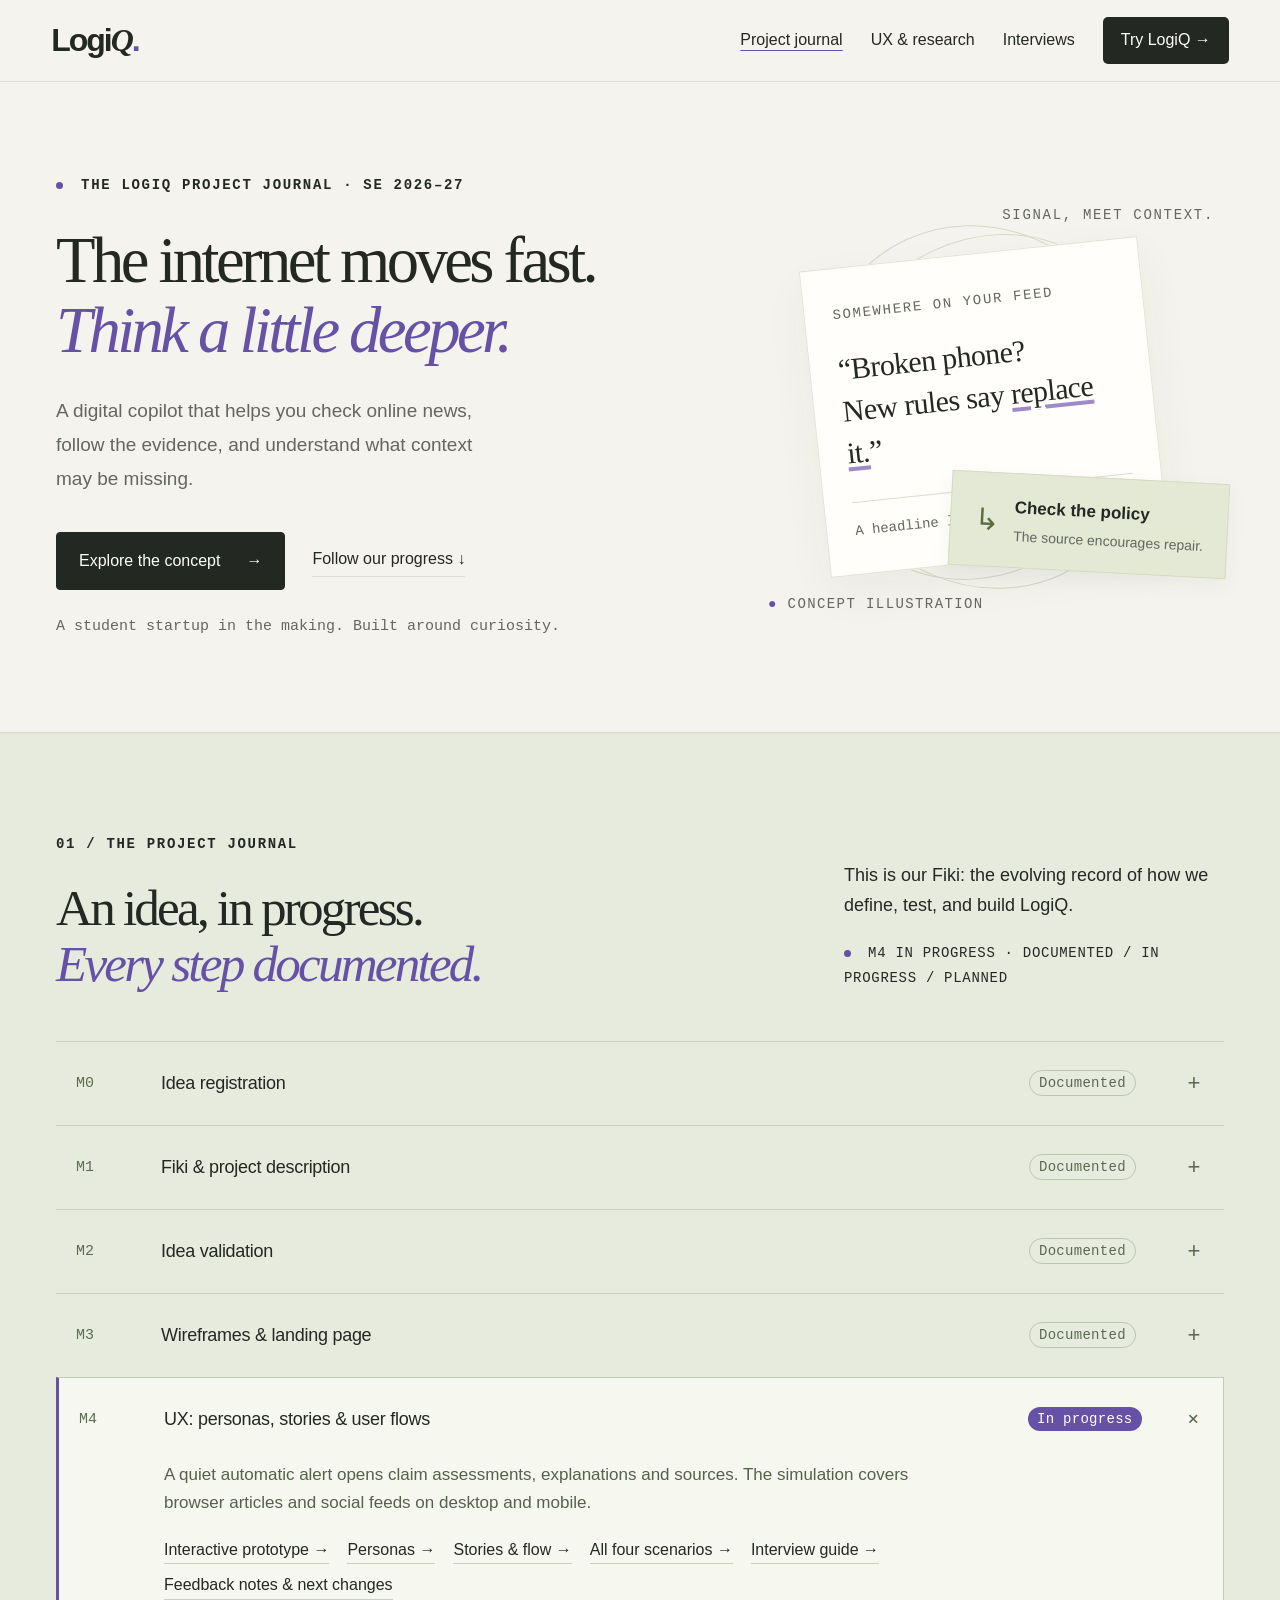
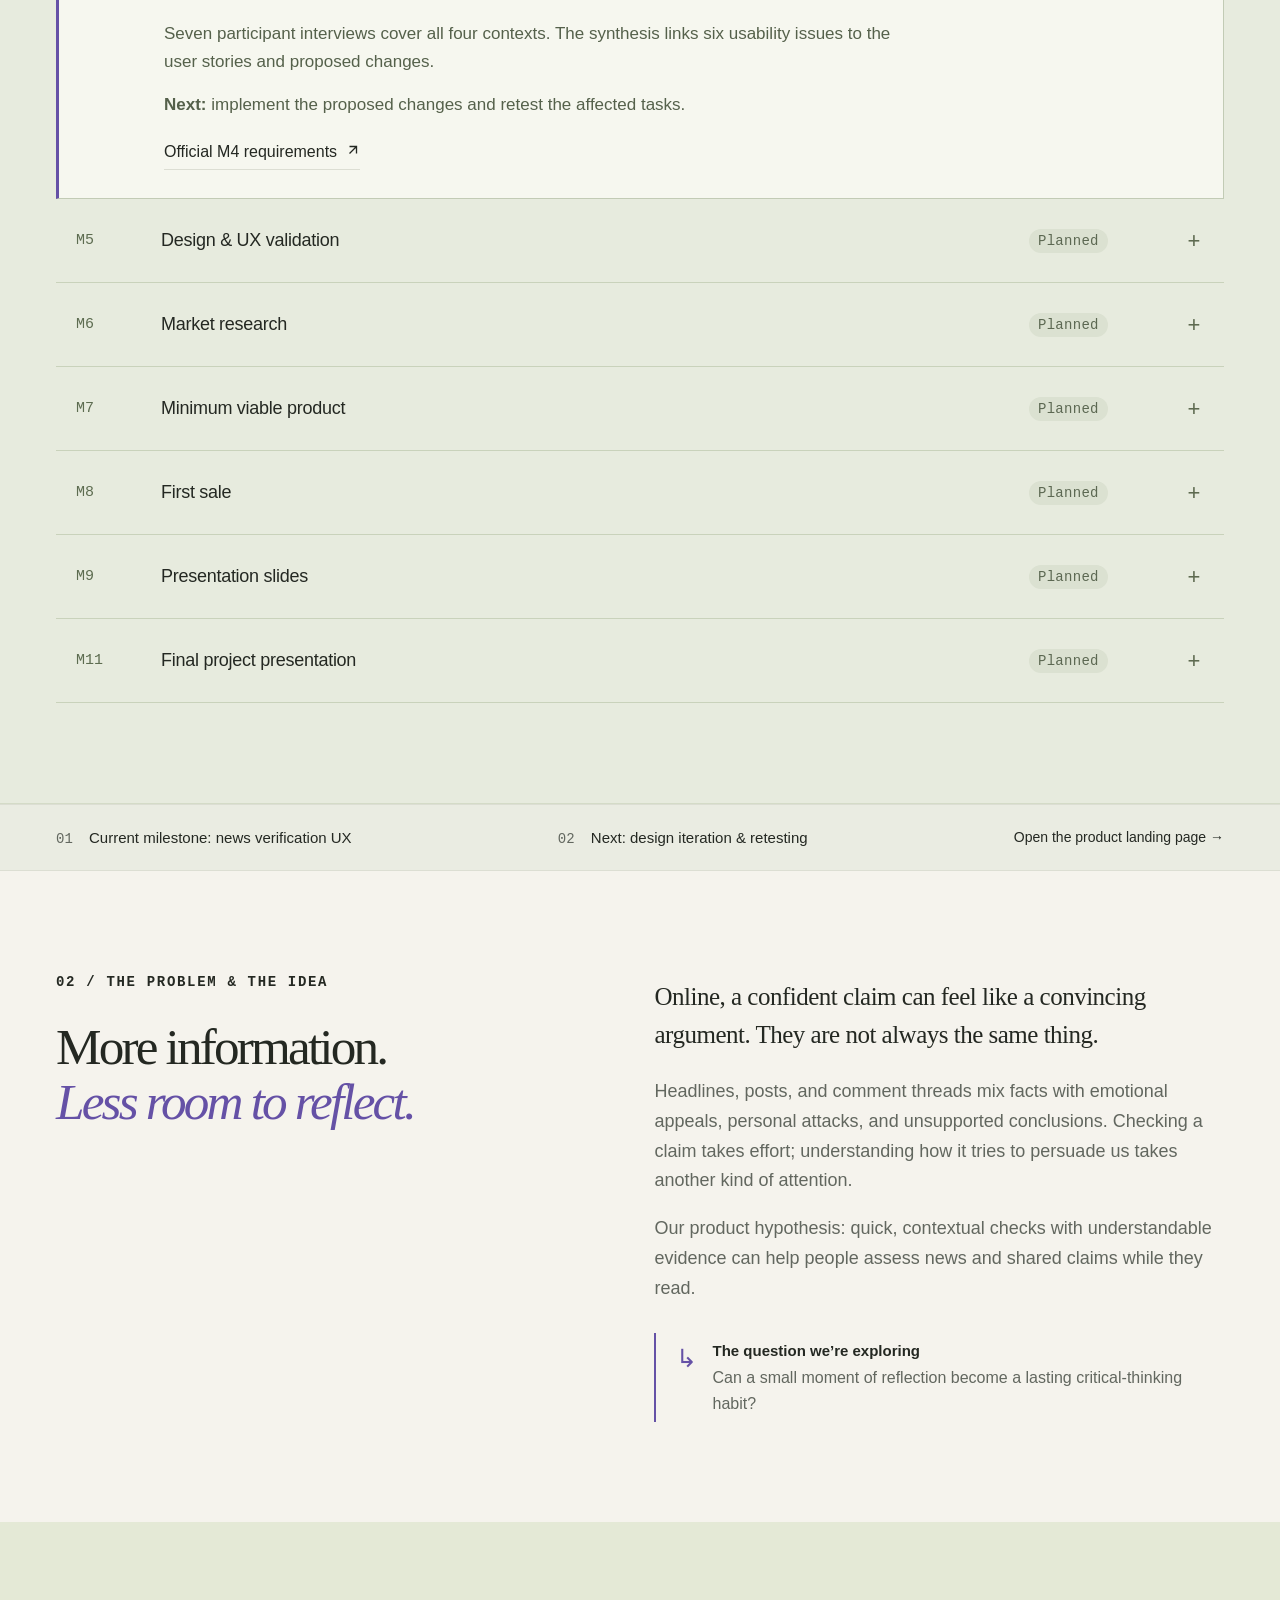
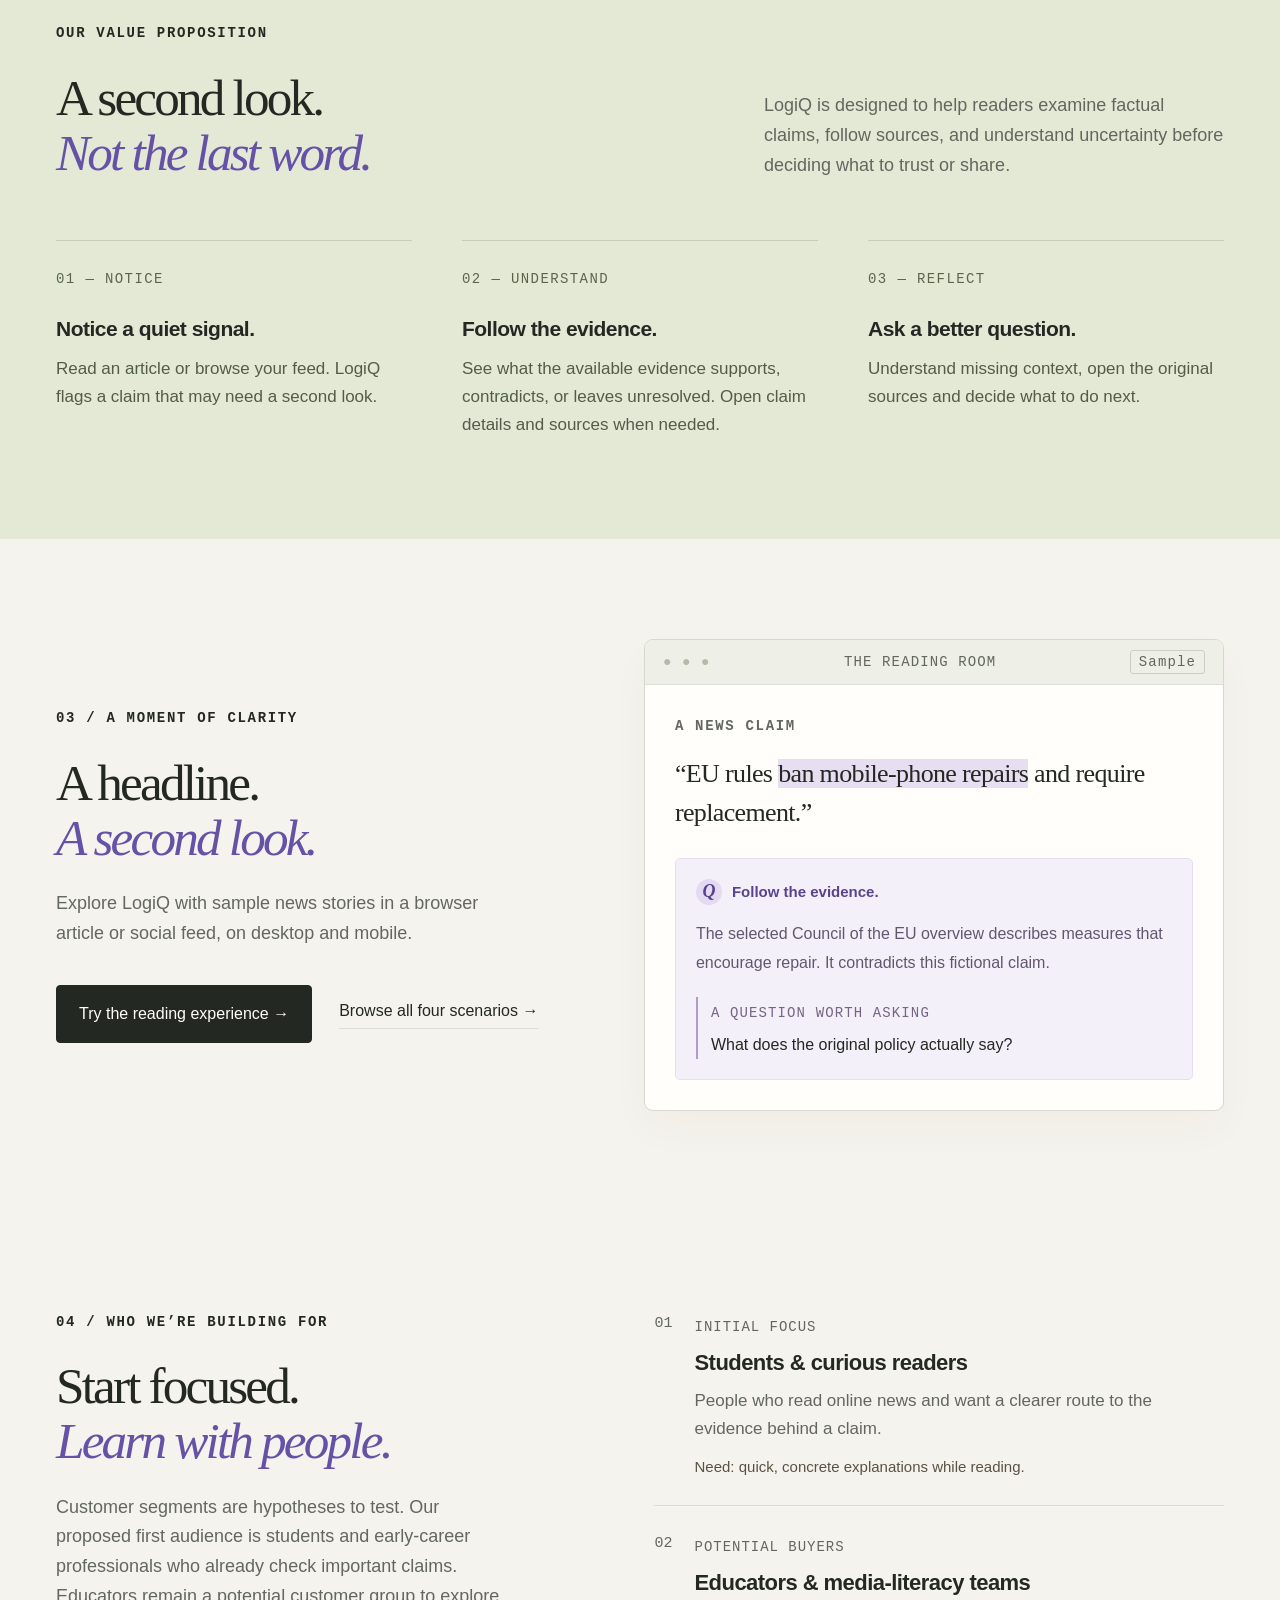
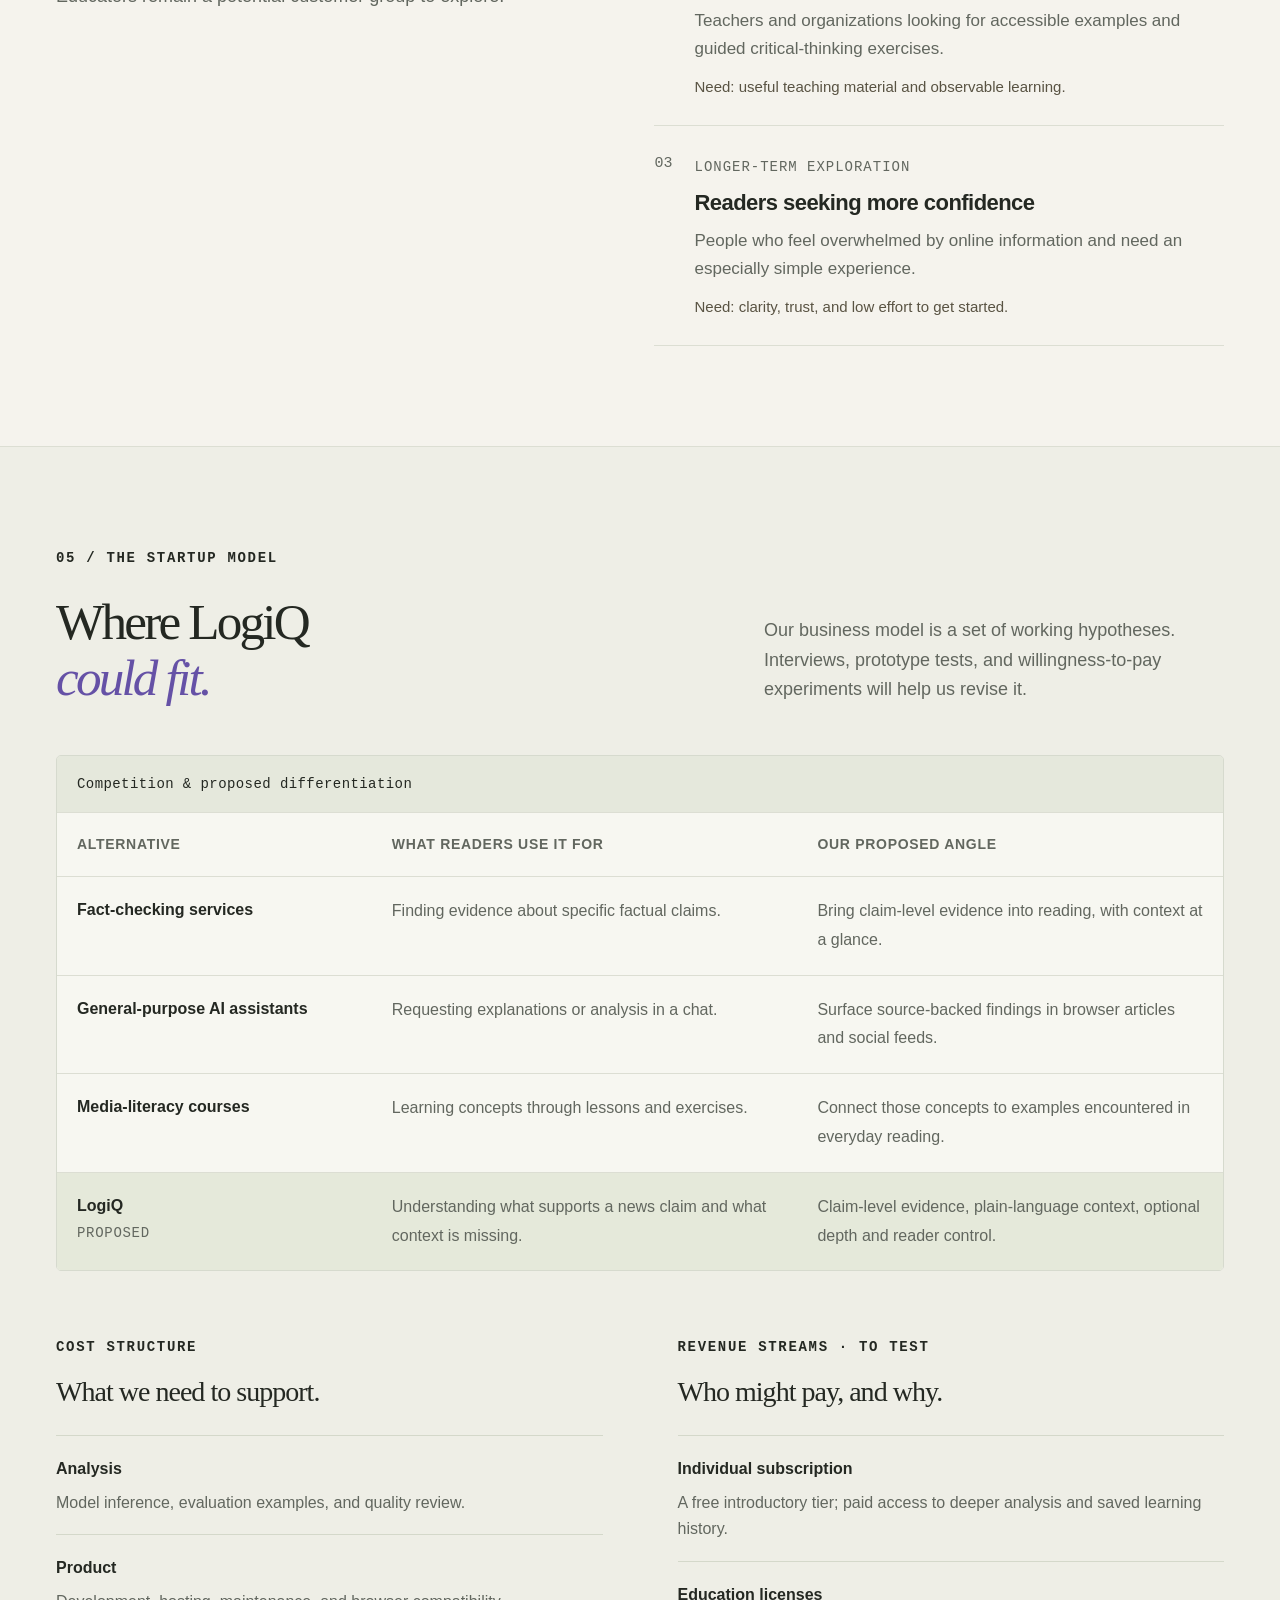
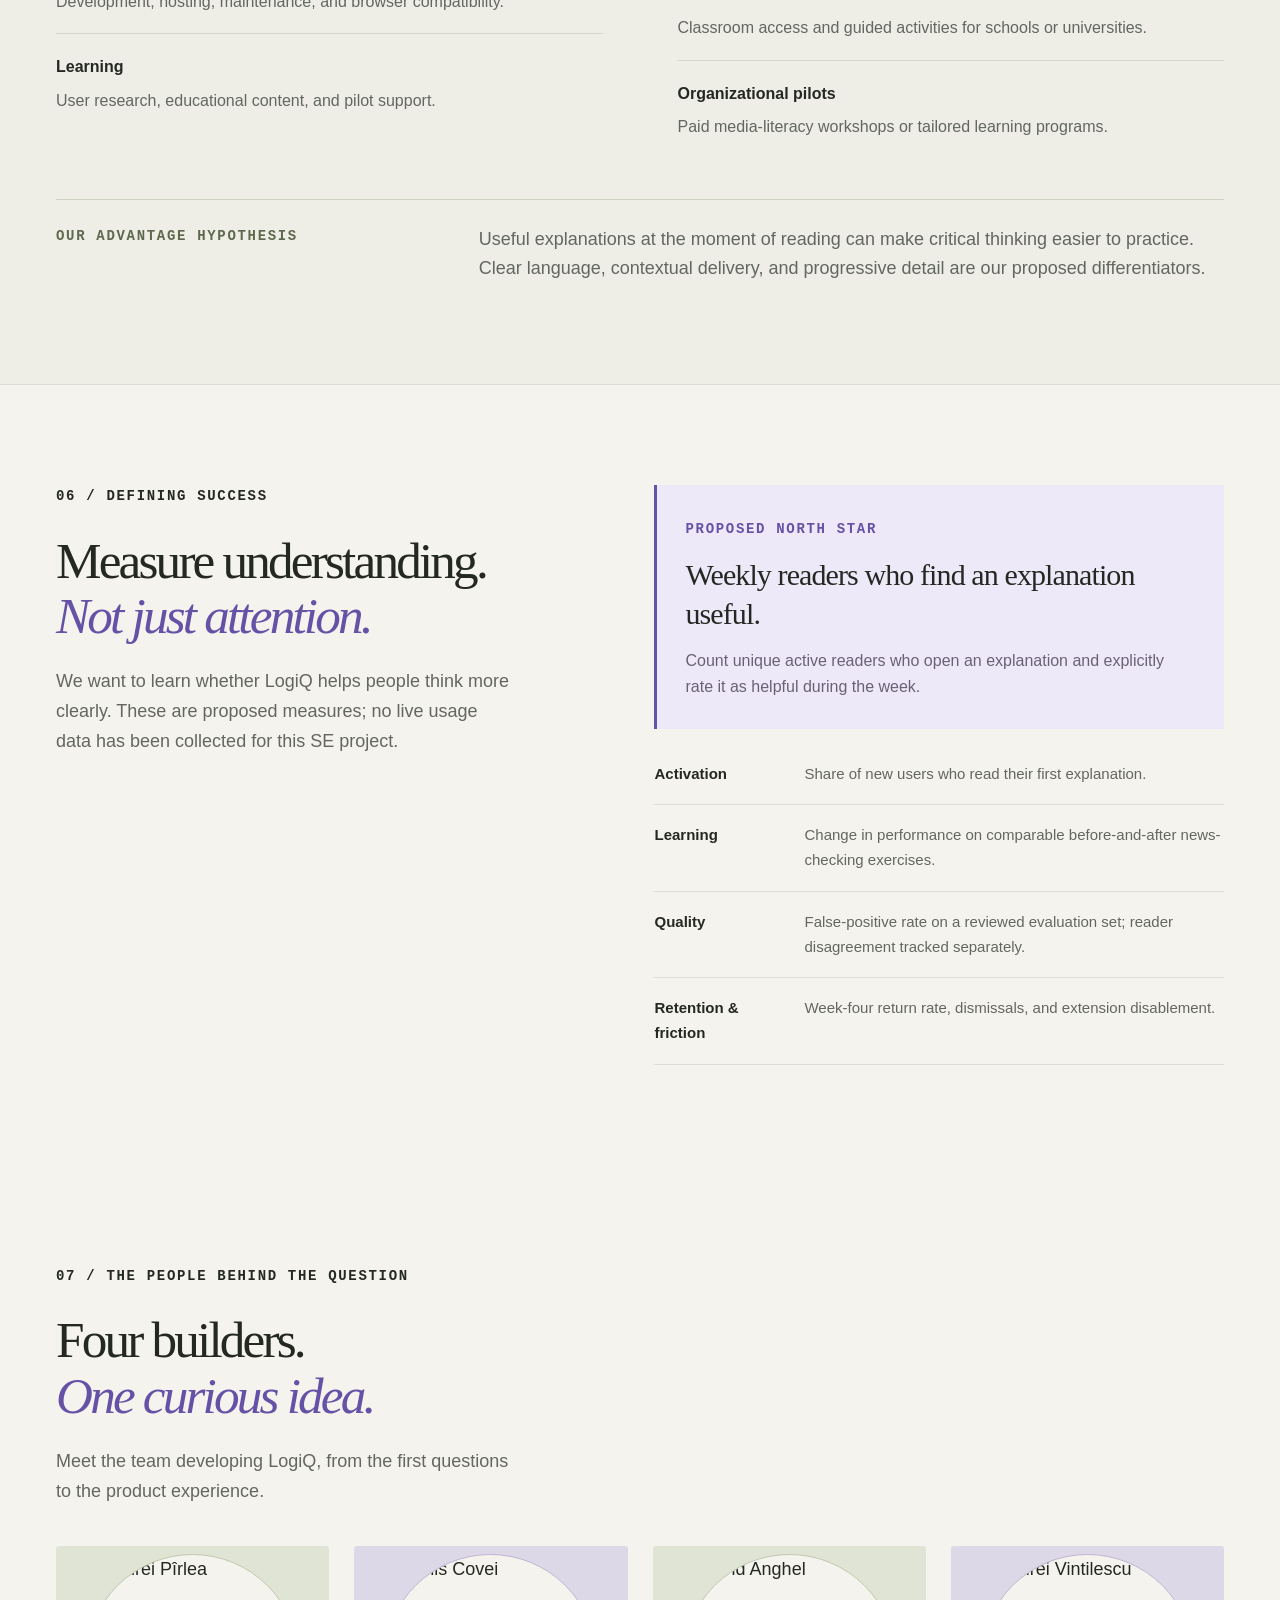
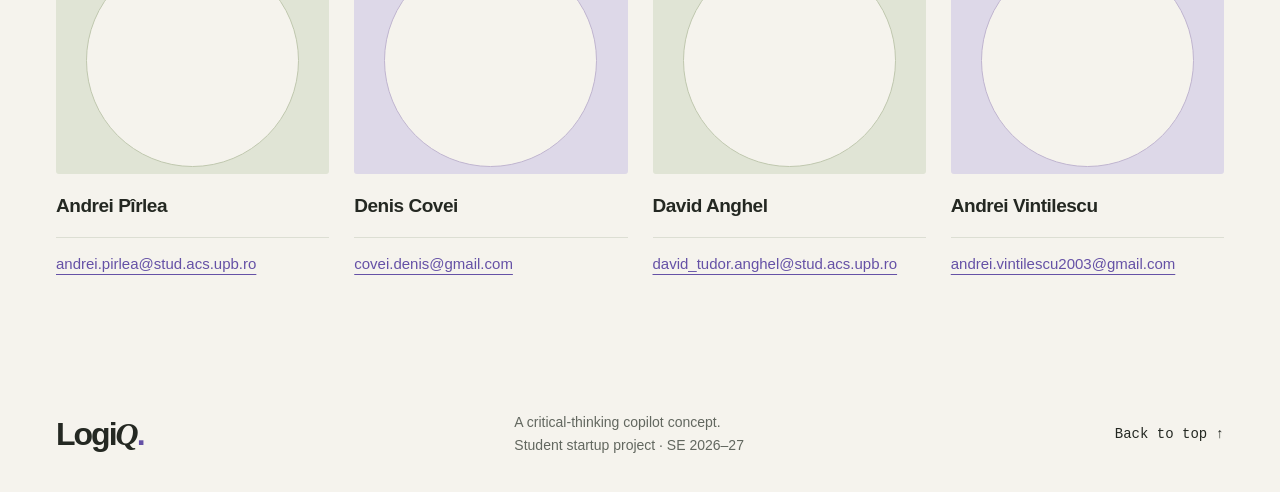
==== commit 4e6e9a06: "Document seven M4 participant interviews and UX findings" ====
--- a/index.html
+++ b/index.html
@@ -40,7 +40,7 @@
         <details class="milestone" id="m3">
           <summary><span class="milestone-number">M3</span><span class="milestone-title">Wireframes &amp; landing page</span><span class="status status-defined">Documented</span><span class="expand-icon" aria-hidden="true">+</span></summary><div class="milestone-content"><div class="milestone-deliverables"><p>The interface concept and product landing page show how LogiQ fits into everyday news reading.</p><div class="milestone-links"><a href="./ux.html#wireframes">Interface mockups →</a><a href="./landing.html">Product landing page →</a></div><p class="small-note">The mockups describe the screens; M4 documents the personas, tasks and interactions behind them.</p></div><a class="text-link requirements-link" href="https://ocw.cs.pub.ro/courses/se/project/milestones/m3" target="_blank" rel="noopener noreferrer">Official M3 requirements <svg class="external-icon" viewBox="0 0 16 16" aria-hidden="true"><path d="M4 12 12 4M4 4h8v8" fill="none" stroke="currentColor" stroke-width="1.5"/></svg></a></div></details>
         <details class="milestone current" id="m4" open>
-          <summary><span class="milestone-number">M4</span><span class="milestone-title">UX: personas, stories &amp; user flows</span><span class="status status-current">In progress</span><span class="expand-icon" aria-hidden="true">+</span></summary><div class="milestone-content"><div class="milestone-deliverables"><p>A quiet automatic alert opens claim assessments, explanations and sources. The simulation covers browser articles and social feeds on desktop and mobile.</p><div class="milestone-links"><a href="./news.html">Interactive prototype →</a><a href="./ux.html#persona">Personas →</a><a href="./ux.html#stories">Stories & flow →</a><a href="./ux.html#wireframes">All four scenarios →</a><a href="./ux.html#test">Feedback interview guide →</a></div><p><strong>Next:</strong> test the UX with readers, document feedback, and confirm that the interview format and main-segment recruitment meet the course requirements.</p></div><a class="text-link requirements-link" href="https://ocw.cs.pub.ro/courses/se/project/milestones/m4" target="_blank" rel="noopener noreferrer">Official M4 requirements <svg class="external-icon" viewBox="0 0 16 16" aria-hidden="true"><path d="M4 12 12 4M4 4h8v8" fill="none" stroke="currentColor" stroke-width="1.5"/></svg></a></div></details>
+          <summary><span class="milestone-number">M4</span><span class="milestone-title">UX: personas, stories &amp; user flows</span><span class="status status-current">In progress</span><span class="expand-icon" aria-hidden="true">+</span></summary><div class="milestone-content"><div class="milestone-deliverables"><p>A quiet automatic alert opens claim assessments, explanations and sources. The simulation covers browser articles and social feeds on desktop and mobile.</p><div class="milestone-links"><a href="./news.html">Interactive prototype →</a><a href="./ux.html#persona">Personas →</a><a href="./ux.html#stories">Stories & flow →</a><a href="./ux.html#wireframes">All four scenarios →</a><a href="./ux.html#test">Interview guide →</a><a href="./m4-feedback.html">Feedback notes & next changes</a></div><p>Seven participant interviews cover all four contexts. The synthesis links six usability issues to the user stories and proposed changes.</p><p><strong>Next:</strong> implement the proposed changes and retest the affected tasks.</p></div><a class="text-link requirements-link" href="https://ocw.cs.pub.ro/courses/se/project/milestones/m4" target="_blank" rel="noopener noreferrer">Official M4 requirements <svg class="external-icon" viewBox="0 0 16 16" aria-hidden="true"><path d="M4 12 12 4M4 4h8v8" fill="none" stroke="currentColor" stroke-width="1.5"/></svg></a></div></details>
         <details class="milestone"><summary><span class="milestone-number">M5</span><span class="milestone-title">Design & UX validation</span><span class="status">Planned</span><span class="expand-icon" aria-hidden="true">+</span></summary><div class="milestone-content"><div class="milestone-deliverables"><p>Test whether users notice an insight, understand its explanation, and can disagree or dismiss it. Look for confusing labels and unnecessary interruptions.</p><p><strong>Evidence to add:</strong> tasks, observations, and before-and-after design changes.</p></div><a class="text-link requirements-link" href="https://ocw.cs.pub.ro/courses/se/project/milestones/m5" target="_blank" rel="noopener noreferrer">Official M5 requirements <svg class="external-icon" viewBox="0 0 16 16" aria-hidden="true"><path d="M4 12 12 4M4 4h8v8" fill="none" stroke="currentColor" stroke-width="1.5"/></svg></a></div></details>
         <details class="milestone"><summary><span class="milestone-number">M6</span><span class="milestone-title">Market research</span><span class="status">Planned</span><span class="expand-icon" aria-hidden="true">+</span></summary><div class="milestone-content"><div class="milestone-deliverables"><p>Investigate named competitors, distribution channels, likely buyers, and willingness to pay. Separate sourced evidence from estimates.</p><p><strong>Evidence to add:</strong> competitor audit, market assumptions, and pricing experiments.</p></div><a class="text-link requirements-link" href="https://ocw.cs.pub.ro/courses/se/project/milestones/m6" target="_blank" rel="noopener noreferrer">Official M6 requirements <svg class="external-icon" viewBox="0 0 16 16" aria-hidden="true"><path d="M4 12 12 4M4 4h8v8" fill="none" stroke="currentColor" stroke-width="1.5"/></svg></a></div></details>
         <details class="milestone"><summary><span class="milestone-number">M7</span><span class="milestone-title">Minimum viable product</span><span class="status">Planned</span><span class="expand-icon" aria-hidden="true">+</span></summary><div class="milestone-content"><div class="milestone-deliverables"><p>Build the smallest useful reading-and-explanation flow. Evaluate analysis quality on a reviewed sample before expanding content types or automatic detection.</p><p><strong>Evidence to add:</strong> working product, scope, evaluation results, and known limitations.</p></div><a class="text-link requirements-link" href="https://ocw.cs.pub.ro/courses/se/project/milestones/m7" target="_blank" rel="noopener noreferrer">Official M7 requirements <svg class="external-icon" viewBox="0 0 16 16" aria-hidden="true"><path d="M4 12 12 4M4 4h8v8" fill="none" stroke="currentColor" stroke-width="1.5"/></svg></a></div></details>
@@ -50,7 +50,7 @@
       </div>
     </div></section>
 
-    <div class="project-strip"><div class="container strip-inner"><span><strong>01</strong> Current milestone: news verification UX</span><span><strong>02</strong> Next: feedback interviews &amp; design iteration</span><a href="./landing.html">Open the product landing page <span aria-hidden="true">→</span></a></div></div>
+    <div class="project-strip"><div class="container strip-inner"><span><strong>01</strong> Current milestone: news verification UX</span><span><strong>02</strong> Next: design iteration &amp; retesting</span><a href="./landing.html">Open the product landing page <span aria-hidden="true">→</span></a></div></div>
 
     <section id="idea" class="container section idea-section">
       <div class="section-heading"><p class="eyebrow">02 / THE PROBLEM & THE IDEA</p><h2>More information.<br><em>Less room to reflect.</em></h2></div>
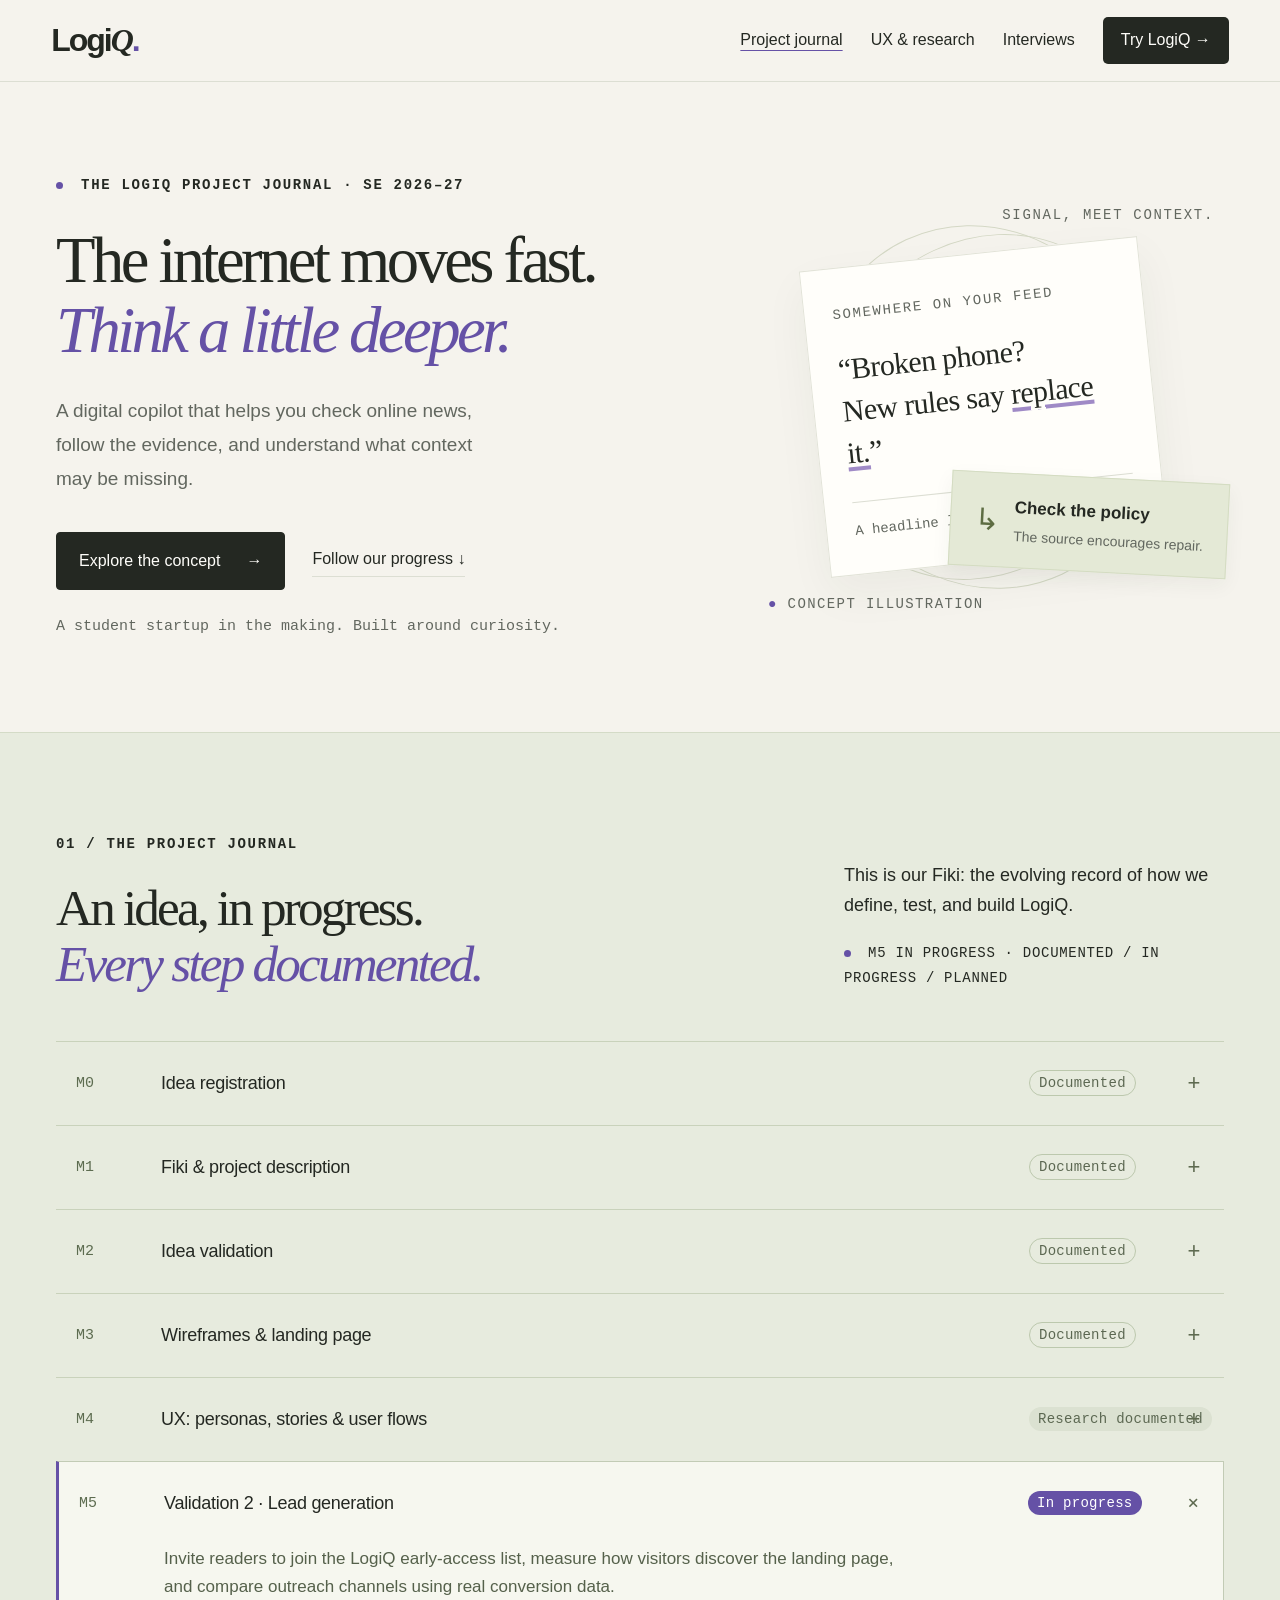
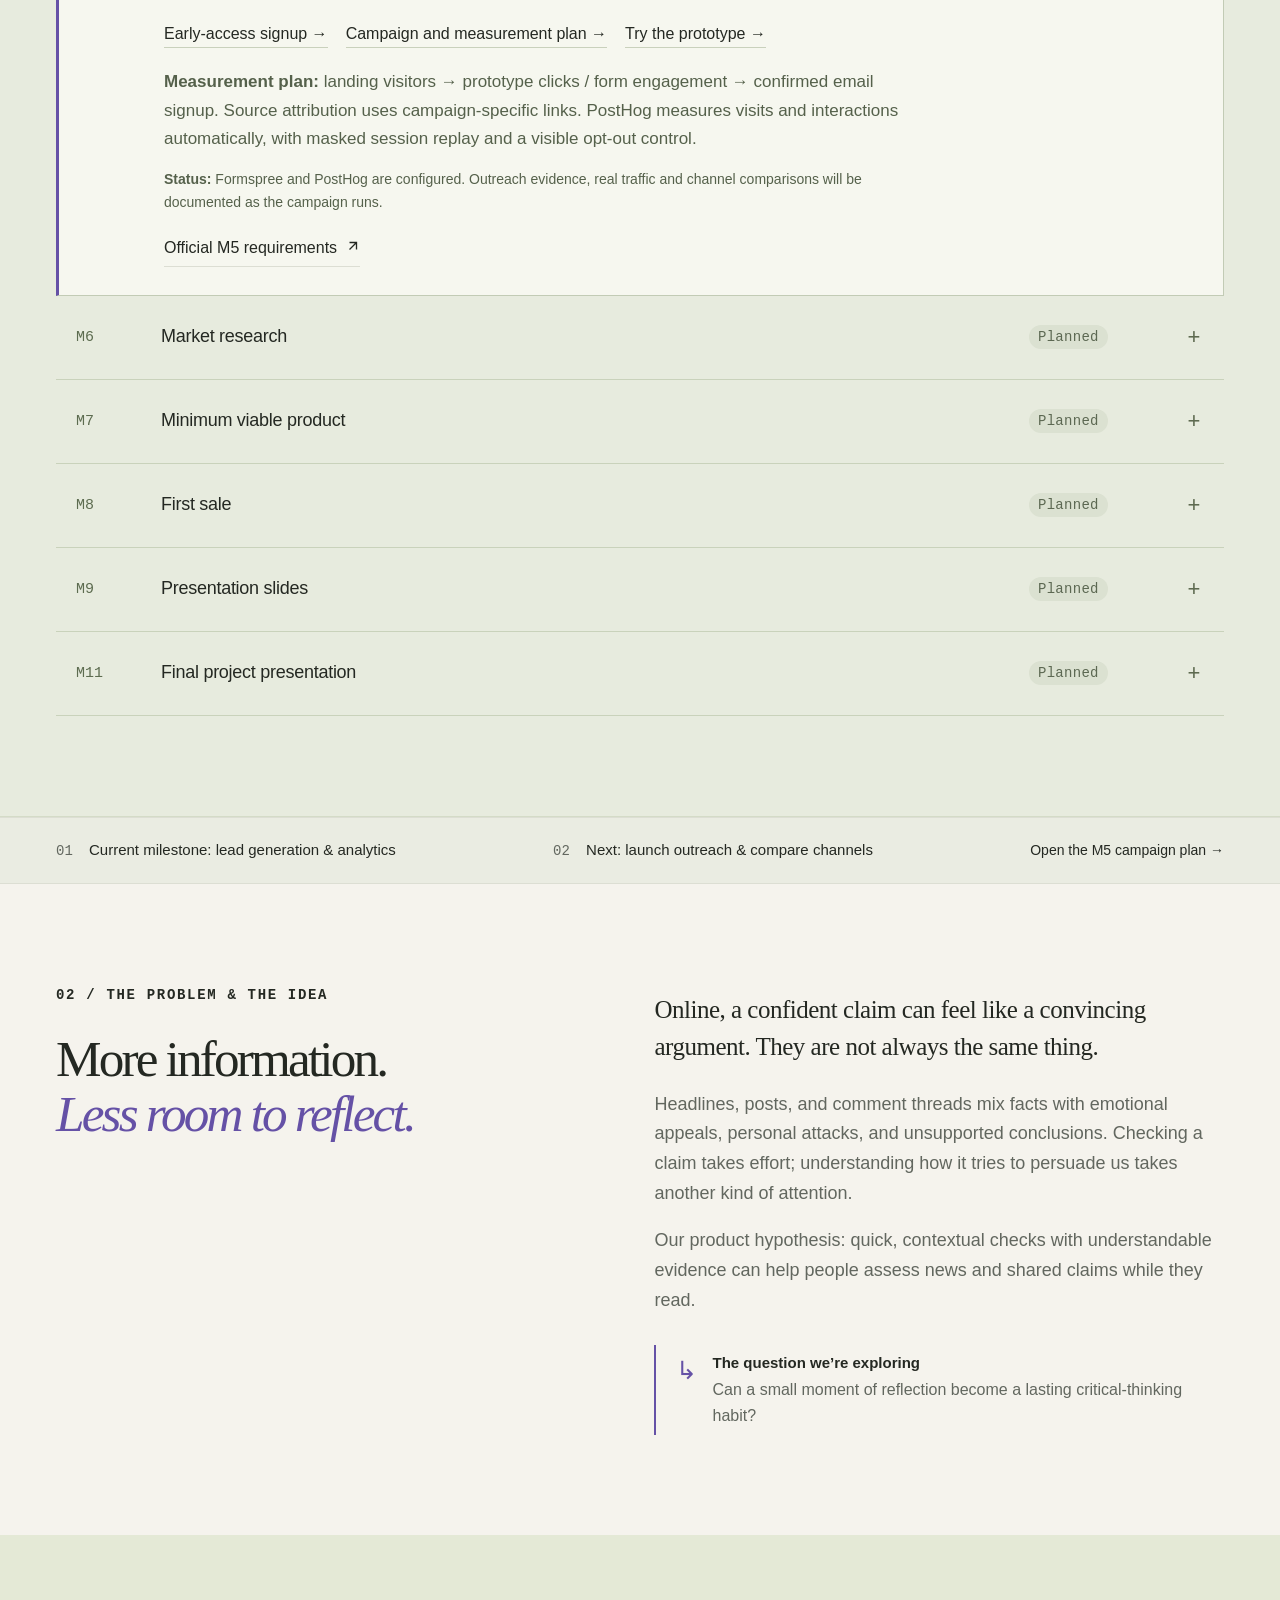
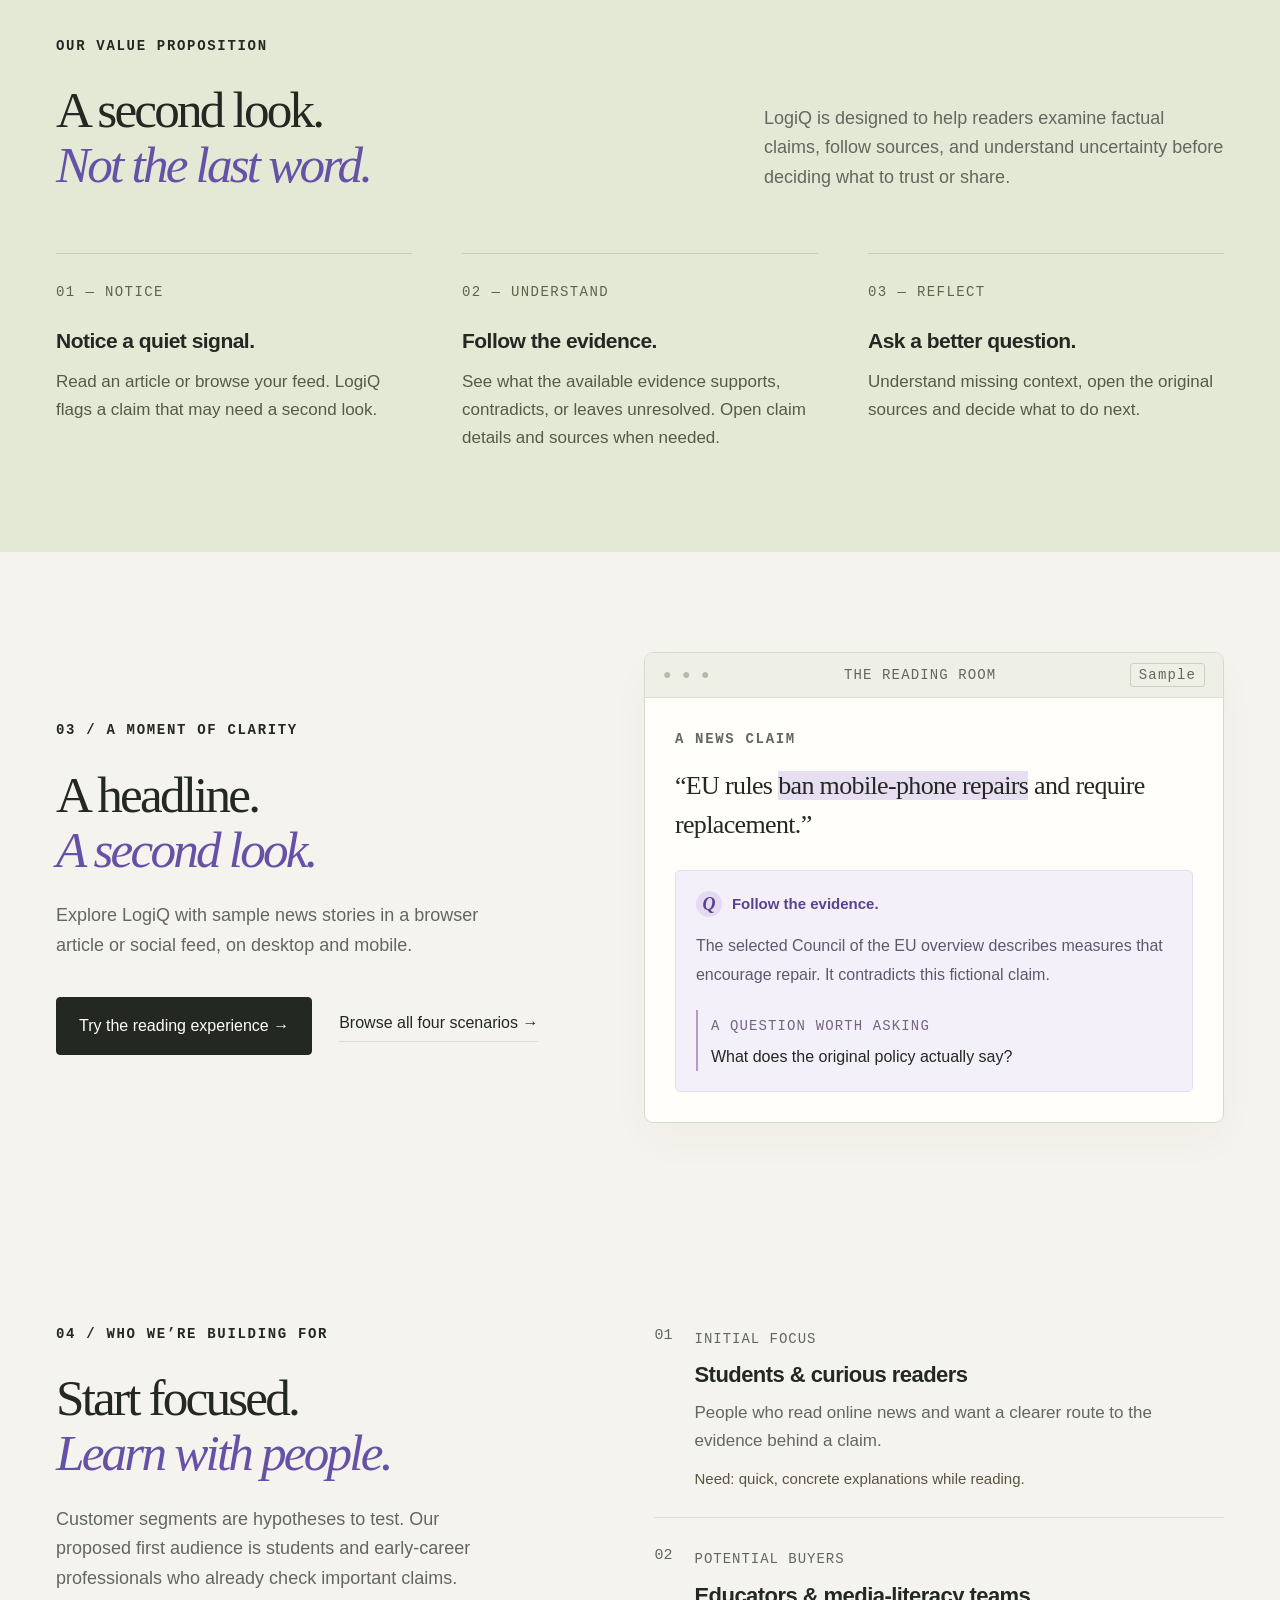
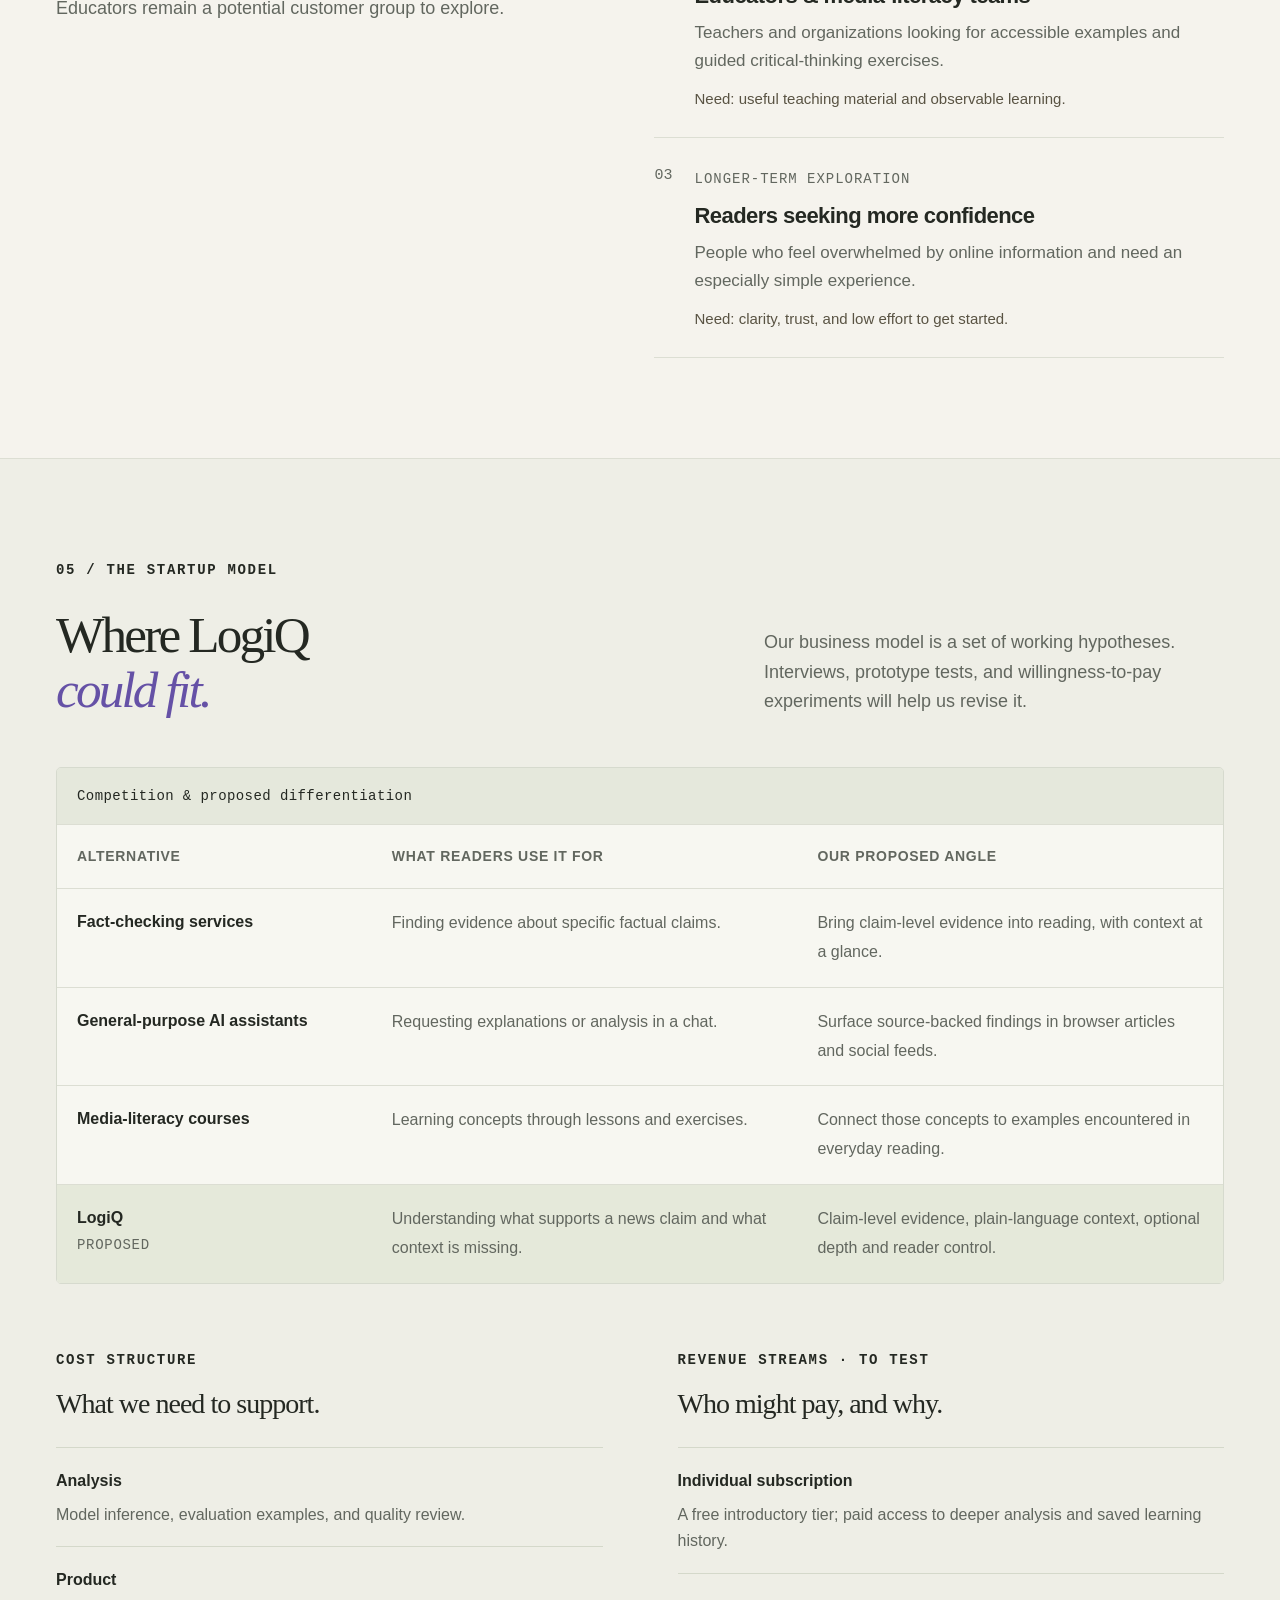
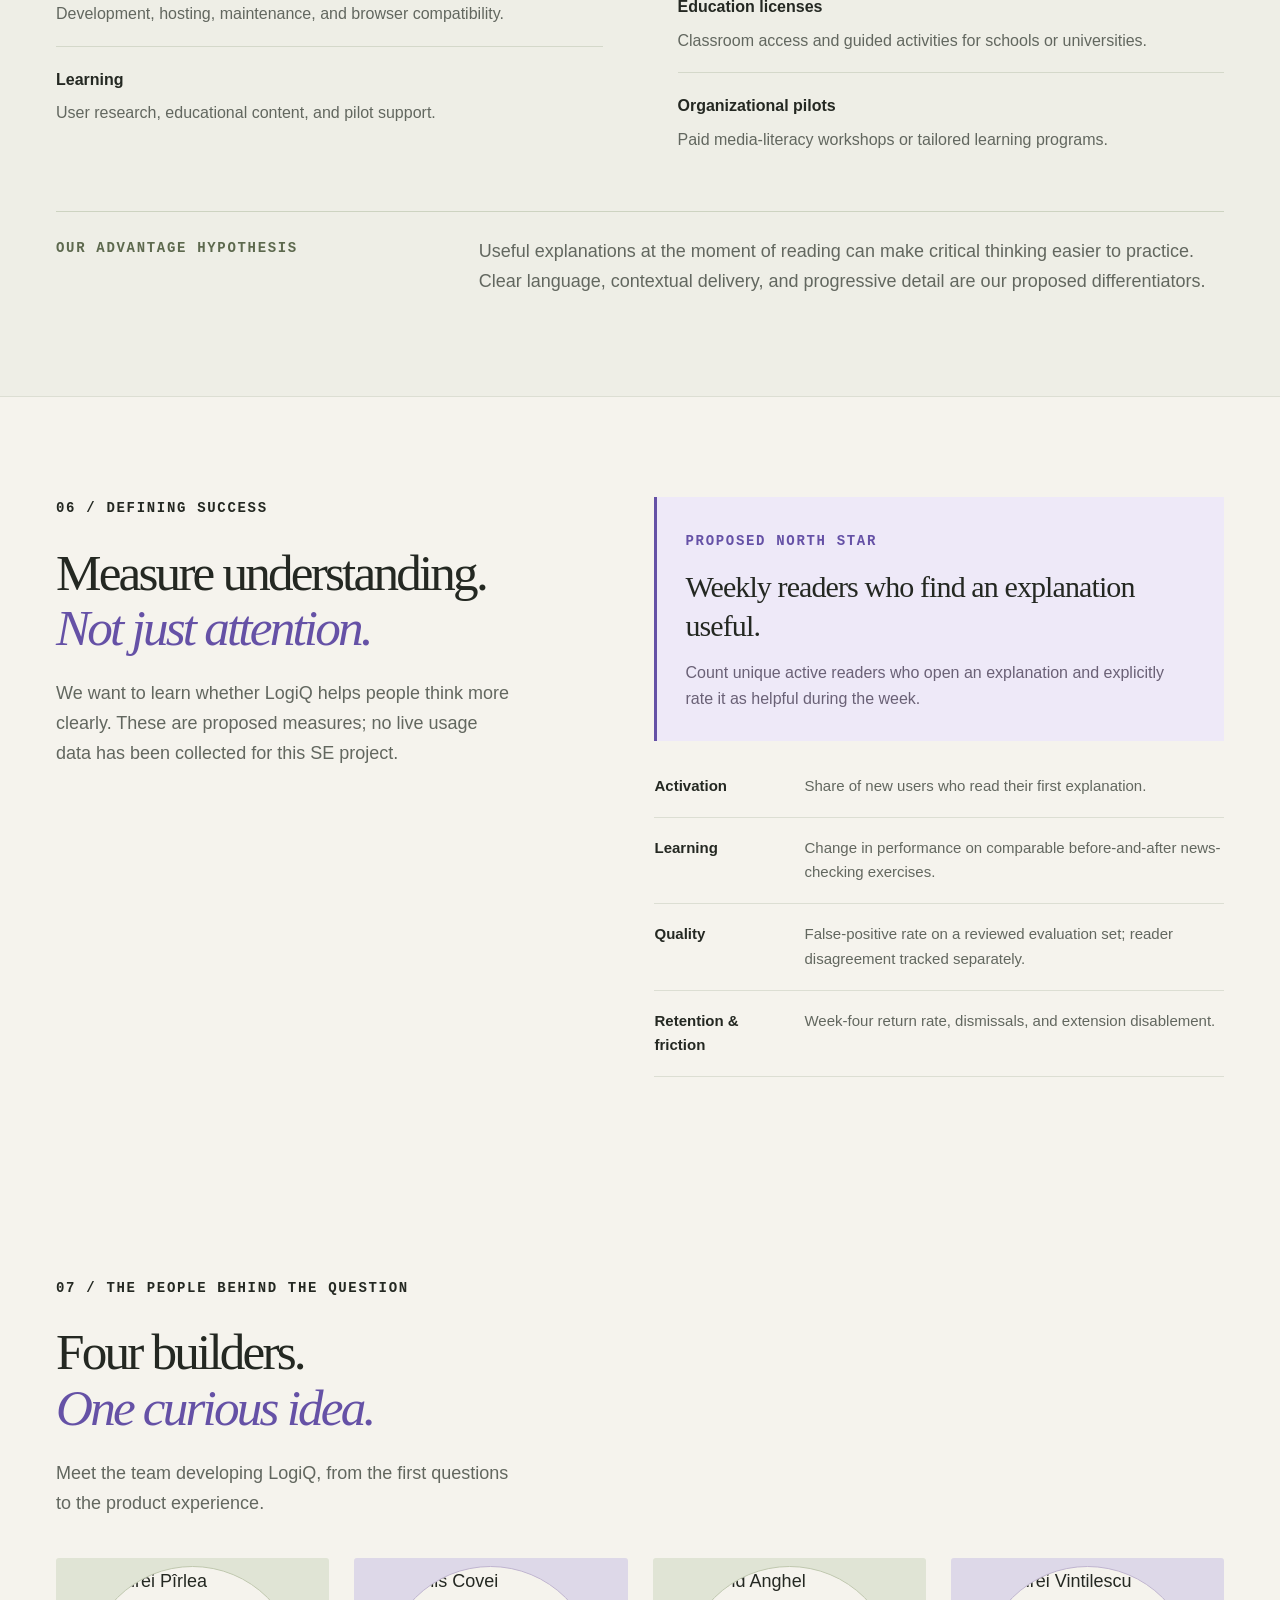
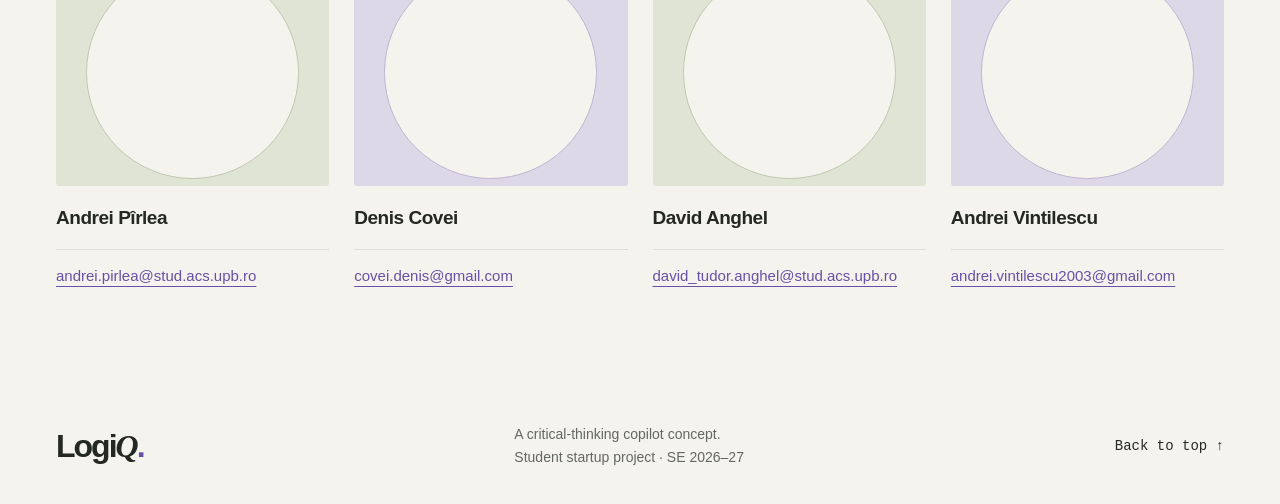
==== commit 7c7b6830: "Complete M5 automatic analytics, masked replay and lead collection" ====
--- a/index.html
+++ b/index.html
@@ -9,7 +9,9 @@
   <link rel="icon" href="./assets/favicon.svg" type="image/svg+xml">
   <link rel="stylesheet" href="./styles.css">
   <link rel="stylesheet" href="./m4.css?v=quiet-2">
-<link rel="stylesheet" href="./site-ui.css?v=responsive-1"><script src="./site.js?v=responsive-1" defer></script></head>
+<link rel="stylesheet" href="./site-ui.css?v=responsive-1"><script src="./site.js?v=responsive-1" defer></script>  <script src="./m5-config.js" defer></script>
+  <script src="./m5-analytics.js" defer></script>
+</head>
 <body>
   <a class="skip-link" href="#main">Skip to content</a>
   <header class="site-header global-header"><a class="wordmark" href="./index.html" aria-label="LogiQ project home">Logi<span>Q</span><span class="brand-dot">.</span></a><button type="button" class="menu-toggle" aria-expanded="false" aria-controls="global-nav" hidden>Menu <span aria-hidden="true">+</span></button><nav id="global-nav" aria-label="Main navigation"><a href="./index.html#journey">Project journal</a><a href="./ux.html">UX & research</a><a href="./interviews.html">Interviews</a><a class="nav-cta" href="./news.html">Try LogiQ →</a></nav></header>
@@ -32,16 +34,24 @@
       </div>
     </section>
 
-    <section id="journey" class="journey-section"><div class="container section"><div class="section-heading inline-heading"><div><p class="eyebrow">01 / THE PROJECT JOURNAL</p><h2>An idea, in progress.<br><em>Every step documented.</em></h2></div><div><p>This is our Fiki: the evolving record of how we define, test, and build LogiQ.</p><span class="status-legend"><span class="live-dot" aria-hidden="true"></span> M4 IN PROGRESS · DOCUMENTED / IN PROGRESS / PLANNED</span></div></div>
+    <section id="journey" class="journey-section"><div class="container section"><div class="section-heading inline-heading"><div><p class="eyebrow">01 / THE PROJECT JOURNAL</p><h2>An idea, in progress.<br><em>Every step documented.</em></h2></div><div><p>This is our Fiki: the evolving record of how we define, test, and build LogiQ.</p><span class="status-legend"><span class="live-dot" aria-hidden="true"></span> M5 IN PROGRESS · DOCUMENTED / IN PROGRESS / PLANNED</span></div></div>
       <div class="milestone-list">
         <details class="milestone"><summary><span class="milestone-number">M0</span><span class="milestone-title">Idea registration</span><span class="status status-defined">Documented</span><span class="expand-icon" aria-hidden="true">+</span></summary><div class="milestone-content"><div class="milestone-deliverables"><p>LogiQ is a digital reading companion concept: it helps readers examine online news claims, follow sources and notice missing context.</p><p class="small-note">Idea defined; course registration is not confirmed here.</p></div><a class="text-link requirements-link" href="https://ocw.cs.pub.ro/courses/se/project/milestones/m0" target="_blank" rel="noopener noreferrer">Official M0 requirements <svg class="external-icon" viewBox="0 0 16 16" aria-hidden="true"><path d="M4 12 12 4M4 4h8v8" fill="none" stroke="currentColor" stroke-width="1.5"/></svg></a></div></details>
         <details class="milestone"><summary><span class="milestone-number">M1</span><span class="milestone-title">Fiki & project description</span><span class="status status-defined">Documented</span><span class="expand-icon" aria-hidden="true">+</span></summary><div class="milestone-content"><div class="milestone-deliverables"><p>The Fiki brings together the problem, proposed solution, audience, business hypotheses and team.</p><div class="milestone-links"><a href="#idea">Problem & solution ↓</a><a href="#audience">Audience ↓</a><a href="#model">Business model ↓</a><a href="#metrics">Metrics ↓</a><a href="#team">Team ↓</a></div></div><a class="text-link requirements-link" href="https://ocw.cs.pub.ro/courses/se/project/milestones/m1" target="_blank" rel="noopener noreferrer">Official M1 requirements <svg class="external-icon" viewBox="0 0 16 16" aria-hidden="true"><path d="M4 12 12 4M4 4h8v8" fill="none" stroke="currentColor" stroke-width="1.5"/></svg></a></div></details>
         <details class="milestone" id="m2"><summary><span class="milestone-number">M2</span><span class="milestone-title">Idea validation</span><span class="status status-defined">Documented</span><span class="expand-icon" aria-hidden="true">+</span></summary><div class="milestone-content"><div class="milestone-deliverables"><p>Recorded interviews, a chat interview and a survey explore how people check questionable news. Source credibility, missing context and the effort of checking recur in the conversations.</p><p>These findings guide the claim-level explanations and source links in the prototype. Demand, the first customer segment and willingness to pay still need testing.</p><div class="milestone-links"><a href="./interviews.html">Interviews & responses →</a><a href="./findings.html#interpretation">Findings & validation decision →</a></div></div><a class="text-link requirements-link" href="https://ocw.cs.pub.ro/courses/se/project/milestones/m2" target="_blank" rel="noopener noreferrer">Official M2 requirements <svg class="external-icon" viewBox="0 0 16 16" aria-hidden="true"><path d="M4 12 12 4M4 4h8v8" fill="none" stroke="currentColor" stroke-width="1.5"/></svg></a></div></details>
         <details class="milestone" id="m3">
           <summary><span class="milestone-number">M3</span><span class="milestone-title">Wireframes &amp; landing page</span><span class="status status-defined">Documented</span><span class="expand-icon" aria-hidden="true">+</span></summary><div class="milestone-content"><div class="milestone-deliverables"><p>The interface concept and product landing page show how LogiQ fits into everyday news reading.</p><div class="milestone-links"><a href="./ux.html#wireframes">Interface mockups →</a><a href="./landing.html">Product landing page →</a></div><p class="small-note">The mockups describe the screens; M4 documents the personas, tasks and interactions behind them.</p></div><a class="text-link requirements-link" href="https://ocw.cs.pub.ro/courses/se/project/milestones/m3" target="_blank" rel="noopener noreferrer">Official M3 requirements <svg class="external-icon" viewBox="0 0 16 16" aria-hidden="true"><path d="M4 12 12 4M4 4h8v8" fill="none" stroke="currentColor" stroke-width="1.5"/></svg></a></div></details>
-        <details class="milestone current" id="m4" open>
-          <summary><span class="milestone-number">M4</span><span class="milestone-title">UX: personas, stories &amp; user flows</span><span class="status status-current">In progress</span><span class="expand-icon" aria-hidden="true">+</span></summary><div class="milestone-content"><div class="milestone-deliverables"><p>A quiet automatic alert opens claim assessments, explanations and sources. The simulation covers browser articles and social feeds on desktop and mobile.</p><div class="milestone-links"><a href="./news.html">Interactive prototype →</a><a href="./ux.html#persona">Personas →</a><a href="./ux.html#stories">Stories & flow →</a><a href="./ux.html#wireframes">All four scenarios →</a><a href="./ux.html#test">Interview guide →</a><a href="./m4-feedback.html">Feedback notes & next changes</a></div><p>Seven participant interviews cover all four contexts. The synthesis links six usability issues to the user stories and proposed changes.</p><p><strong>Next:</strong> implement the proposed changes and retest the affected tasks.</p></div><a class="text-link requirements-link" href="https://ocw.cs.pub.ro/courses/se/project/milestones/m4" target="_blank" rel="noopener noreferrer">Official M4 requirements <svg class="external-icon" viewBox="0 0 16 16" aria-hidden="true"><path d="M4 12 12 4M4 4h8v8" fill="none" stroke="currentColor" stroke-width="1.5"/></svg></a></div></details>
-        <details class="milestone"><summary><span class="milestone-number">M5</span><span class="milestone-title">Design & UX validation</span><span class="status">Planned</span><span class="expand-icon" aria-hidden="true">+</span></summary><div class="milestone-content"><div class="milestone-deliverables"><p>Test whether users notice an insight, understand its explanation, and can disagree or dismiss it. Look for confusing labels and unnecessary interruptions.</p><p><strong>Evidence to add:</strong> tasks, observations, and before-and-after design changes.</p></div><a class="text-link requirements-link" href="https://ocw.cs.pub.ro/courses/se/project/milestones/m5" target="_blank" rel="noopener noreferrer">Official M5 requirements <svg class="external-icon" viewBox="0 0 16 16" aria-hidden="true"><path d="M4 12 12 4M4 4h8v8" fill="none" stroke="currentColor" stroke-width="1.5"/></svg></a></div></details>
+        <details class="milestone" id="m4">
+          <summary><span class="milestone-number">M4</span><span class="milestone-title">UX: personas, stories &amp; user flows</span><span class="status">Research documented</span><span class="expand-icon" aria-hidden="true">+</span></summary><div class="milestone-content"><div class="milestone-deliverables"><p>A quiet automatic alert opens claim assessments, explanations and sources. The simulation covers browser articles and social feeds on desktop and mobile.</p><div class="milestone-links"><a href="./news.html">Interactive prototype →</a><a href="./ux.html#persona">Personas →</a><a href="./ux.html#stories">Stories & flow →</a><a href="./ux.html#wireframes">All four scenarios →</a><a href="./ux.html#test">Interview guide →</a><a href="./m4-feedback.html">Feedback notes & next changes</a></div><p>Seven participant interviews cover all four contexts. The synthesis links six usability issues to the user stories and proposed changes.</p><p><strong>Next:</strong> implement the proposed changes and retest the affected tasks.</p></div><a class="text-link requirements-link" href="https://ocw.cs.pub.ro/courses/se/project/milestones/m4" target="_blank" rel="noopener noreferrer">Official M4 requirements <svg class="external-icon" viewBox="0 0 16 16" aria-hidden="true"><path d="M4 12 12 4M4 4h8v8" fill="none" stroke="currentColor" stroke-width="1.5"/></svg></a></div></details>
+        <details class="milestone current" id="m5" open>
+          <summary><span class="milestone-number">M5</span><span class="milestone-title">Validation 2 · Lead generation</span><span class="status status-current">In progress</span><span class="expand-icon" aria-hidden="true">+</span></summary>
+          <div class="milestone-content"><div class="milestone-deliverables">
+            <p>Invite readers to join the LogiQ early-access list, measure how visitors discover the landing page, and compare outreach channels using real conversion data.</p>
+            <div class="milestone-links"><a href="./landing.html#early-access">Early-access signup →</a><a href="./m5-campaign.html">Campaign and measurement plan →</a><a href="./news.html">Try the prototype →</a></div>
+            <p><strong>Measurement plan:</strong> landing visitors → prototype clicks / form engagement → confirmed email signup. Source attribution uses campaign-specific links. PostHog measures visits and interactions automatically, with masked session replay and a visible opt-out control.</p>
+            <p class="small-note"><strong>Status:</strong> Formspree and PostHog are configured. Outreach evidence, real traffic and channel comparisons will be documented as the campaign runs.</p>
+          </div><a class="text-link requirements-link" href="https://ocw.cs.pub.ro/courses/se/project/milestones/m5" target="_blank" rel="noopener noreferrer">Official M5 requirements <svg class="external-icon" viewBox="0 0 16 16" aria-hidden="true"><path d="M4 12 12 4M4 4h8v8" fill="none" stroke="currentColor" stroke-width="1.5"/></svg></a></div>
+        </details>
         <details class="milestone"><summary><span class="milestone-number">M6</span><span class="milestone-title">Market research</span><span class="status">Planned</span><span class="expand-icon" aria-hidden="true">+</span></summary><div class="milestone-content"><div class="milestone-deliverables"><p>Investigate named competitors, distribution channels, likely buyers, and willingness to pay. Separate sourced evidence from estimates.</p><p><strong>Evidence to add:</strong> competitor audit, market assumptions, and pricing experiments.</p></div><a class="text-link requirements-link" href="https://ocw.cs.pub.ro/courses/se/project/milestones/m6" target="_blank" rel="noopener noreferrer">Official M6 requirements <svg class="external-icon" viewBox="0 0 16 16" aria-hidden="true"><path d="M4 12 12 4M4 4h8v8" fill="none" stroke="currentColor" stroke-width="1.5"/></svg></a></div></details>
         <details class="milestone"><summary><span class="milestone-number">M7</span><span class="milestone-title">Minimum viable product</span><span class="status">Planned</span><span class="expand-icon" aria-hidden="true">+</span></summary><div class="milestone-content"><div class="milestone-deliverables"><p>Build the smallest useful reading-and-explanation flow. Evaluate analysis quality on a reviewed sample before expanding content types or automatic detection.</p><p><strong>Evidence to add:</strong> working product, scope, evaluation results, and known limitations.</p></div><a class="text-link requirements-link" href="https://ocw.cs.pub.ro/courses/se/project/milestones/m7" target="_blank" rel="noopener noreferrer">Official M7 requirements <svg class="external-icon" viewBox="0 0 16 16" aria-hidden="true"><path d="M4 12 12 4M4 4h8v8" fill="none" stroke="currentColor" stroke-width="1.5"/></svg></a></div></details>
         <details class="milestone"><summary><span class="milestone-number">M8</span><span class="milestone-title">First sale</span><span class="status">Planned</span><span class="expand-icon" aria-hidden="true">+</span></summary><div class="milestone-content"><div class="milestone-deliverables"><p>Test a concrete offer with an appropriate customer segment. Document the offer and the outcome honestly, including if no purchase happens.</p><p><strong>Evidence to add:</strong> offer, outreach approach, feedback, and commercial result.</p></div><a class="text-link requirements-link" href="https://ocw.cs.pub.ro/courses/se/project/milestones/m8" target="_blank" rel="noopener noreferrer">Official M8 requirements <svg class="external-icon" viewBox="0 0 16 16" aria-hidden="true"><path d="M4 12 12 4M4 4h8v8" fill="none" stroke="currentColor" stroke-width="1.5"/></svg></a></div></details>
@@ -50,7 +60,7 @@
       </div>
     </div></section>
 
-    <div class="project-strip"><div class="container strip-inner"><span><strong>01</strong> Current milestone: news verification UX</span><span><strong>02</strong> Next: design iteration &amp; retesting</span><a href="./landing.html">Open the product landing page <span aria-hidden="true">→</span></a></div></div>
+    <div class="project-strip"><div class="container strip-inner"><span><strong>01</strong> Current milestone: lead generation &amp; analytics</span><span><strong>02</strong> Next: launch outreach &amp; compare channels</span><a href="./m5-campaign.html">Open the M5 campaign plan <span aria-hidden="true">→</span></a></div></div>
 
     <section id="idea" class="container section idea-section">
       <div class="section-heading"><p class="eyebrow">02 / THE PROBLEM & THE IDEA</p><h2>More information.<br><em>Less room to reflect.</em></h2></div>
